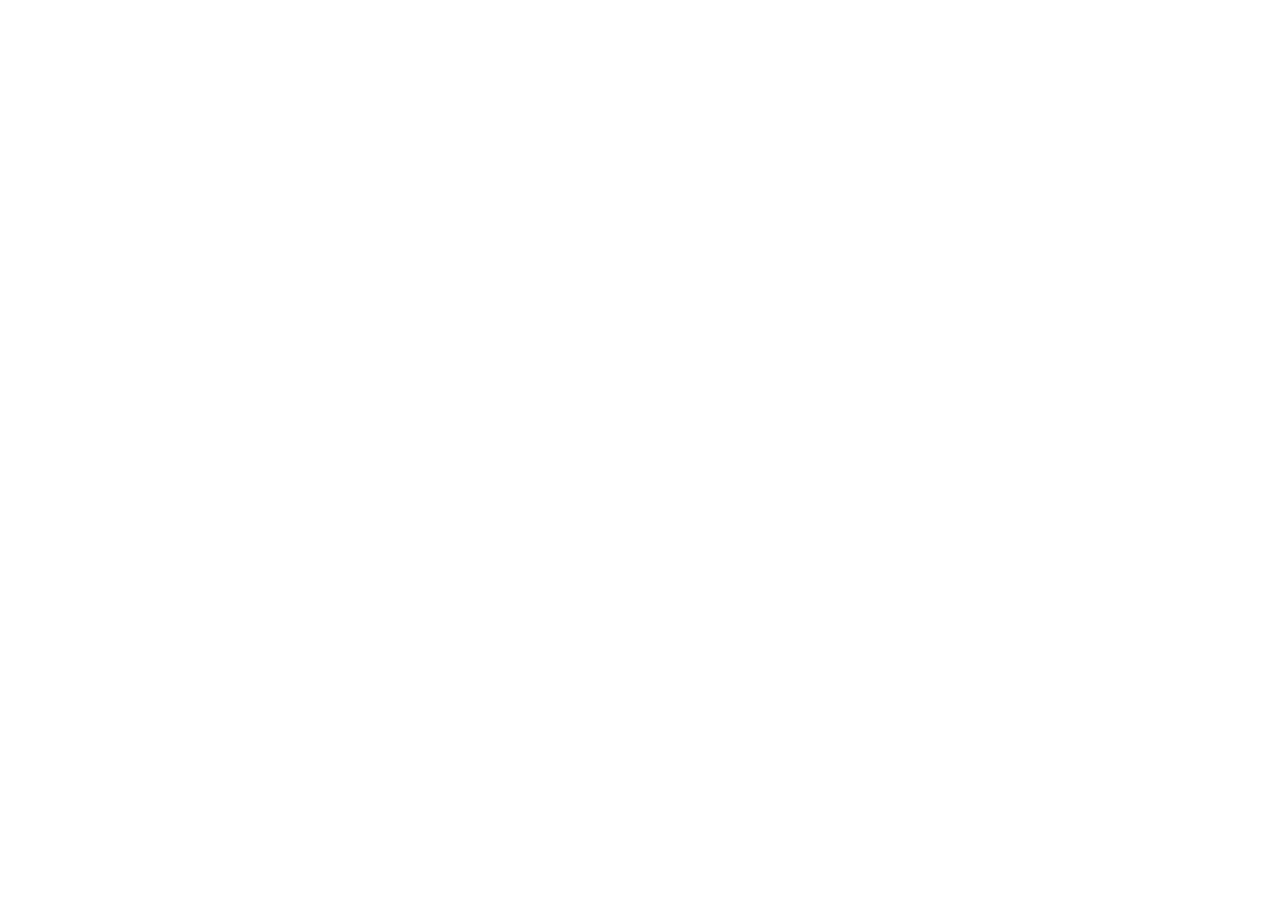
==== en/index.html @ b004ed3a "EN Version" ====
<!DOCTYPE html>
<html>
<!--
   This is MDwiki v0.6.2
   (C) 2013 by Timo Dörr and contributors. This software is licensed
   under the terms of the GNU GPLv3 with additional terms applied.
   See https://github.com/Dynalon/mdwiki/blob/master/LICENSE.txt for more detail.
   See http://github.com/Dynalon/mdwiki for a copy of the source code.
-->
<head>
    <title>Murillo - Resume</title>
    <meta name="viewport" content="width=device-width, initial-scale=1.0">
    <meta name="fragment" content="!">
    <link rel="shortcut icon" type="image/x-icon" href="favicon.png" />
    <meta charset="UTF-8">
    <style type="text/css">
    /* hide the main content while we assemble everything */
    .md-hidden-load { display: none; }

    .anchor-highlight {
        font-size: 0.7em;
        margin-left: 0.25em;
    }
    /* for pageContentMenu */
    #md-page-menu {
            position: static;
    }
    #md-page-menu a.active {
        /* background-color: rgba(0, 0, 0, 0.01); */
        font-weight: bold;
        padding-left: 6px;

    }
    @media (min-width: 992px) {
        #md-page-menu.affix {
            position: fixed;
        }
    }
    @media (min-width: 768px) {
        .md-float-left .col-sm-8, .md-float-right .col-sm-8 {
            max-width: 66.67%;
        }
        .md-float-left .col-sm-4, .md-float-right .col-sm-4  {
            max-width: 33.33%;
        }
        .md-float-left .col-sm-2, .md-float-right .col-sm-2 {
            max-width: 16.67%;
        }

    }
    @media (max-width: 992px) {
        a.forkmeongithub {
            display: none;
        }
    }
    @media (max-width: 768px) {
        /* don't use floating for smaller screens */
        .md-float-left .col-sm-8, .md-float-left .col-sm-4, .md-float-left .col-sm-2 {
            width: 100%;
            max-width: !important;
            min-width: 100%;
        }
        .md-float-right .col-sm-8, .md-float-right .col-sm-4, .md-float-right .col-sm-2 {
            width: 100%;
            max-width: !important;
            min-width: 100%;
        }
    }

    .md-floatenv .md-text {
        /* md-text is not of md-col-* but needs the spacing */
        margin-left: 15px;
        margin-right: 15px;
    }

    /* float images */
    .md-float-left .col-sm-8, .md-float-left .col-sm-4, .md-float-left .col-sm-2 {
        width: auto;
    }
    .md-float-right .col-sm-8, .md-float-right .col-sm-4, .md-float-right .col-sm-2 {
        float: right !important;
        width: auto;
    }
    #md-all .md-copyright-footer {
        background-color: !important;
        font-size: smaller;
        padding: 1em;
    }
    </style>

<link rel="stylesheet" href="//netdna.bootstrapcdn.com/bootstrap/3.0.0/css/bootstrap.min.css" type="text/css"></link>
<link rel="stylesheet" href="//yandex.st/highlightjs/7.3/styles/github.min.css" type="text/css"></link>
<script type="text/javascript" src="//ajax.googleapis.com/ajax/libs/jquery/1.8.3/jquery.min.js"></script>
<script type="text/javascript" src="//netdna.bootstrapcdn.com/bootstrap/3.0.0/js/bootstrap.min.js"></script>
<script type="text/javascript" src="//yandex.st/highlightjs/7.3/highlight.min.js"></script>
<!-- START extlib/css/colorbox.css -->
<style id="style:extlib/css/colorbox.css">/*
    ColorBox Core Style:
    The following CSS is consistent between example themes and should not be altered.
*/
#colorbox, #cboxOverlay, #cboxWrapper{position:absolute; top:0; left:0; z-index:9999; overflow:hidden;}
#cboxOverlay{position:fixed; width:100%; height:100%;}
#cboxMiddleLeft, #cboxBottomLeft{clear:left;}
#cboxContent{position:relative;}
#cboxLoadedContent{overflow:auto;}
#cboxTitle{margin:0;}
#cboxLoadingOverlay, #cboxLoadingGraphic{position:absolute; top:0; left:0; width:100%; height:100%;}
#cboxPrevious, #cboxNext, #cboxClose, #cboxSlideshow{cursor:pointer;}
.cboxPhoto{float:left; margin:auto; border:0; display:block; max-width:none;}
.cboxIframe{width:100%; height:100%; display:block; border:0;}
#colorbox, #cboxContent, #cboxLoadedContent{box-sizing:content-box;}

/*
    User Style:
    Change the following styles to modify the appearance of ColorBox.  They are
    ordered & tabbed in a way that represents the nesting of the generated HTML.
*/
#cboxOverlay{background:#000;}

#colorbox{}

        #cboxTitle{position:absolute; bottom:-25px; left:0; text-align:center; width:100%; font-weight:bold; color:#7C7C7C;}
        #cboxCurrent{position:absolute; bottom:-25px; left:58px; font-weight:bold; color:#7C7C7C;}

        #cboxPrevious, #cboxNext, #cboxClose, #cboxSlideshow{position:absolute; bottom:-29px; background-repeat: no-repeat; background-position: 0px 0px; width:23px; height:23px; text-indent:-9999px;}
        #cboxPrevious{left:0px; background-position: -51px -25px;}
        #cboxPrevious:hover{background-position:-51px 0px;}
        #cboxNext{left:27px; background-position:-75px -25px;}
        #cboxNext:hover{background-position:-75px 0px;}
        #cboxClose{right:0; background-position:-100px -25px;}
        #cboxClose:hover{background-position:-100px 0px;}

        .cboxSlideshow_on #cboxSlideshow{background-position:-125px 0px; right:27px;}
        .cboxSlideshow_on #cboxSlideshow:hover{background-position:-150px 0px;}
        .cboxSlideshow_off #cboxSlideshow{background-position:-150px -25px; right:27px;}
        .cboxSlideshow_off #cboxSlideshow:hover{background-position:-125px 0px;}

/* begin inline customizing */

    #cboxBottomCenter{height:43px; background-repeat: repeat-x; background-position: bottom left;}
    #cboxTopCenter{height:14px; background-repeat: repeat-x; background-position: top left;}

    #cboxBottomCenter, #cboxTopCenter {background-image:url([data-uri]);}

    #cboxTopLeft, #cboxTopRight, #cboxBottomLeft, #cboxBottomRight, #cboxMiddleLeft,

    #cboxMiddleRight, #cboxContent,#cboxPrevious, #cboxNext, #cboxClose, #cboxSlideshow {
        background-image:url([data-uri]);
    }

    #cboxTopLeft{width:14px; height:14px; background-repeat: no-repeat; background-position: 0 0;}
    #cboxTopRight{width:14px; height:14px; background-repeat: no-repeat; background-position: -36px 0;}
    #cboxBottomLeft{width:14px; height:43px; background-repeat: no-repeat; background-position: 0 -32px;}
    #cboxBottomRight{width:14px; height:43px;  background-repeat: no-repeat; background-position: -36px -32px;}
    #cboxMiddleLeft{width:14px; background-repeat: repeat-y; background-position: -175px 0;}
    #cboxMiddleRight{width:14px; background-repeat: repeat-y; background-position: -211px 0;}
    #cboxContent{background:#fff; overflow:visible;}



        .cboxIframe{background:#fff;}
        #cboxError{padding:50px; border:1px solid #ccc;}
        #cboxLoadedContent{margin-bottom:5px;}
        #cboxLoadingOverlay{background:url([data-uri]);
         background-repeat: no-repeat; background-position: center center;}
        #cboxLoadingGraphic{background: url([data-uri]);
            background-repeat: no-repeat; background-position: center center;}
</style><!-- END extlib/css/colorbox.css -->
<!-- START extlib/js/jquery.colorbox.min.js -->
<script type="text/javascript">(function(a,b,c){function Z(c,d,e){var g=b.createElement(c);return d&&(g.id=f+d),e&&(g.style.cssText=e),a(g)}function $(a){var b=y.length,c=(Q+a)%b;return 0>c?b+c:c}function _(a,b){return Math.round((/%/.test(a)?("x"===b?bb():cb())/100:1)*parseInt(a,10))}function ab(a){return K.photo||/\.(gif|png|jp(e|g|eg)|bmp|ico)((#|\?).*)?$/i.test(a)}function bb(){return c.innerWidth||z.width()}function cb(){return c.innerHeight||z.height()}function db(){var b,c=a.data(P,e);null==c?(K=a.extend({},d),console&&console.log&&console.log("Error: cboxElement missing settings object")):K=a.extend({},c);for(b in K)a.isFunction(K[b])&&"on"!==b.slice(0,2)&&(K[b]=K[b].call(P));K.rel=K.rel||P.rel||a(P).data("rel")||"nofollow",K.href=K.href||a(P).attr("href"),K.title=K.title||P.title,"string"==typeof K.href&&(K.href=a.trim(K.href))}function eb(b,c){a.event.trigger(b),c&&c.call(P)}function fb(){var a,d,e,b=f+"Slideshow_",c="click."+f;K.slideshow&&y[1]?(d=function(){F.text(K.slideshowStop).unbind(c).bind(j,function(){(K.loop||y[Q+1])&&(a=setTimeout(W.next,K.slideshowSpeed))}).bind(i,function(){clearTimeout(a)}).one(c+" "+k,e),r.removeClass(b+"off").addClass(b+"on"),a=setTimeout(W.next,K.slideshowSpeed)},e=function(){clearTimeout(a),F.text(K.slideshowStart).unbind([j,i,k,c].join(" ")).one(c,function(){W.next(),d()}),r.removeClass(b+"on").addClass(b+"off")},K.slideshowAuto?d():e()):r.removeClass(b+"off "+b+"on")}function gb(b){U||(P=b,db(),y=a(P),Q=0,"nofollow"!==K.rel&&(y=a("."+g).filter(function(){var c,b=a.data(this,e);return b&&(c=a(this).data("rel")||b.rel||this.rel),c===K.rel}),Q=y.index(P),-1===Q&&(y=y.add(P),Q=y.length-1)),S||(S=T=!0,r.show(),K.returnFocus&&a(P).blur().one(l,function(){a(this).focus()}),q.css({opacity:+K.opacity,cursor:K.overlayClose?"pointer":"auto"}).show(),K.w=_(K.initialWidth,"x"),K.h=_(K.initialHeight,"y"),W.position(),o&&z.bind("resize."+p+" scroll."+p,function(){q.css({width:bb(),height:cb(),top:z.scrollTop(),left:z.scrollLeft()})}).trigger("resize."+p),eb(h,K.onOpen),J.add(D).hide(),I.html(K.close).show()),W.load(!0))}function hb(){!r&&b.body&&(Y=!1,z=a(c),r=Z(X).attr({id:e,"class":n?f+(o?"IE6":"IE"):""}).hide(),q=Z(X,"Overlay",o?"position:absolute":"").hide(),C=Z(X,"LoadingOverlay").add(Z(X,"LoadingGraphic")),s=Z(X,"Wrapper"),t=Z(X,"Content").append(A=Z(X,"LoadedContent","width:0; height:0; overflow:hidden"),D=Z(X,"Title"),E=Z(X,"Current"),G=Z(X,"Next"),H=Z(X,"Previous"),F=Z(X,"Slideshow").bind(h,fb),I=Z(X,"Close")),s.append(Z(X).append(Z(X,"TopLeft"),u=Z(X,"TopCenter"),Z(X,"TopRight")),Z(X,!1,"clear:left").append(v=Z(X,"MiddleLeft"),t,w=Z(X,"MiddleRight")),Z(X,!1,"clear:left").append(Z(X,"BottomLeft"),x=Z(X,"BottomCenter"),Z(X,"BottomRight"))).find("div div").css({"float":"left"}),B=Z(X,!1,"position:absolute; width:9999px; visibility:hidden; display:none"),J=G.add(H).add(E).add(F),a(b.body).append(q,r.append(s,B)))}function ib(){return r?(Y||(Y=!0,L=u.height()+x.height()+t.outerHeight(!0)-t.height(),M=v.width()+w.width()+t.outerWidth(!0)-t.width(),N=A.outerHeight(!0),O=A.outerWidth(!0),r.css({"padding-bottom":L,"padding-right":M}),G.click(function(){W.next()}),H.click(function(){W.prev()}),I.click(function(){W.close()}),q.click(function(){K.overlayClose&&W.close()}),a(b).bind("keydown."+f,function(a){var b=a.keyCode;S&&K.escKey&&27===b&&(a.preventDefault(),W.close()),S&&K.arrowKey&&y[1]&&(37===b?(a.preventDefault(),H.click()):39===b&&(a.preventDefault(),G.click()))}),a("."+g,b).live("click",function(a){a.which>1||a.shiftKey||a.altKey||a.metaKey||(a.preventDefault(),gb(this))})),!0):!1}var q,r,s,t,u,v,w,x,y,z,A,B,C,D,E,F,G,H,I,J,K,L,M,N,O,P,Q,R,S,T,U,V,W,Y,d={transition:"elastic",speed:300,width:!1,initialWidth:"600",innerWidth:!1,maxWidth:!1,height:!1,initialHeight:"450",innerHeight:!1,maxHeight:!1,scalePhotos:!0,scrolling:!0,inline:!1,html:!1,iframe:!1,fastIframe:!0,photo:!1,href:!1,title:!1,rel:!1,opacity:.9,preloading:!0,current:"image {current} of {total}",previous:"previous",next:"next",close:"close",xhrError:"This content failed to load.",imgError:"This image failed to load.",open:!1,returnFocus:!0,reposition:!0,loop:!0,slideshow:!1,slideshowAuto:!0,slideshowSpeed:2500,slideshowStart:"start slideshow",slideshowStop:"stop slideshow",onOpen:!1,onLoad:!1,onComplete:!1,onCleanup:!1,onClosed:!1,overlayClose:!0,escKey:!0,arrowKey:!0,top:!1,bottom:!1,left:!1,right:!1,fixed:!1,data:void 0},e="colorbox",f="cbox",g=f+"Element",h=f+"_open",i=f+"_load",j=f+"_complete",k=f+"_cleanup",l=f+"_closed",m=f+"_purge",n=!a.support.opacity&&!a.support.style,o=n&&!c.XMLHttpRequest,p=f+"_IE6",X="div";a.colorbox||(a(hb),W=a.fn[e]=a[e]=function(b,c){var f=this;if(b=b||{},hb(),ib()){if(!f[0]){if(f.selector)return f;f=a("<a/>"),b.open=!0}c&&(b.onComplete=c),f.each(function(){a.data(this,e,a.extend({},a.data(this,e)||d,b))}).addClass(g),(a.isFunction(b.open)&&b.open.call(f)||b.open)&&gb(f[0])}return f},W.position=function(a,b){function j(a){u[0].style.width=x[0].style.width=t[0].style.width=a.style.width,t[0].style.height=v[0].style.height=w[0].style.height=a.style.height}var c,h,i,d=0,e=0,g=r.offset();z.unbind("resize."+f),r.css({top:-9e4,left:-9e4}),h=z.scrollTop(),i=z.scrollLeft(),K.fixed&&!o?(g.top-=h,g.left-=i,r.css({position:"fixed"})):(d=h,e=i,r.css({position:"absolute"})),e+=K.right!==!1?Math.max(bb()-K.w-O-M-_(K.right,"x"),0):K.left!==!1?_(K.left,"x"):Math.round(Math.max(bb()-K.w-O-M,0)/2),d+=K.bottom!==!1?Math.max(cb()-K.h-N-L-_(K.bottom,"y"),0):K.top!==!1?_(K.top,"y"):Math.round(Math.max(cb()-K.h-N-L,0)/2),r.css({top:g.top,left:g.left}),a=r.width()===K.w+O&&r.height()===K.h+N?0:a||0,s[0].style.width=s[0].style.height="9999px",c={width:K.w+O,height:K.h+N,top:d,left:e},0===a&&r.css(c),r.dequeue().animate(c,{duration:a,complete:function(){j(this),T=!1,s[0].style.width=K.w+O+M+"px",s[0].style.height=K.h+N+L+"px",K.reposition&&setTimeout(function(){z.bind("resize."+f,W.position)},1),b&&b()},step:function(){j(this)}})},W.resize=function(a){S&&(a=a||{},a.width&&(K.w=_(a.width,"x")-O-M),a.innerWidth&&(K.w=_(a.innerWidth,"x")),A.css({width:K.w}),a.height&&(K.h=_(a.height,"y")-N-L),a.innerHeight&&(K.h=_(a.innerHeight,"y")),a.innerHeight||a.height||(A.css({height:"auto"}),K.h=A.height()),A.css({height:K.h}),W.position("none"===K.transition?0:K.speed))},W.prep=function(b){function g(){return K.w=K.w||A.width(),K.w=K.mw&&K.mw<K.w?K.mw:K.w,K.w}function h(){return K.h=K.h||A.height(),K.h=K.mh&&K.mh<K.h?K.mh:K.h,K.h}if(S){var c,d="none"===K.transition?0:K.speed;A.remove(),A=Z(X,"LoadedContent").append(b),A.hide().appendTo(B.show()).css({width:g(),overflow:K.scrolling?"auto":"hidden"}).css({height:h()}).prependTo(t),B.hide(),a(R).css({"float":"none"}),o&&a("select").not(r.find("select")).filter(function(){return"hidden"!==this.style.visibility}).css({visibility:"hidden"}).one(k,function(){this.style.visibility="inherit"}),c=function(){function s(){n&&r[0].style.removeAttribute("filter")}var b,c,h,l,o,p,q,g=y.length,i="frameBorder",k="allowTransparency";if(S){if(l=function(){clearTimeout(V),C.detach().hide(),eb(j,K.onComplete)},n&&R&&A.fadeIn(100),D.html(K.title).add(A).show(),g>1){if("string"==typeof K.current&&E.html(K.current.replace("{current}",Q+1).replace("{total}",g)).show(),G[K.loop||g-1>Q?"show":"hide"]().html(K.next),H[K.loop||Q?"show":"hide"]().html(K.previous),K.slideshow&&F.show(),K.preloading)for(b=[$(-1),$(1)];c=y[b.pop()];)q=a.data(c,e),q&&q.href?(o=q.href,a.isFunction(o)&&(o=o.call(c))):o=c.href,ab(o)&&(p=new Image,p.src=o)}else J.hide();K.iframe?(h=Z("iframe")[0],i in h&&(h[i]=0),k in h&&(h[k]="true"),h.name=f+ +new Date,K.fastIframe?l():a(h).one("load",l),h.src=K.href,K.scrolling||(h.scrolling="no"),a(h).addClass(f+"Iframe").appendTo(A).one(m,function(){h.src="//about:blank"})):l(),"fade"===K.transition?r.fadeTo(d,1,s):s()}},"fade"===K.transition?r.fadeTo(d,0,function(){W.position(0,c)}):W.position(d,c)}},W.load=function(b){var c,d,e=W.prep;T=!0,R=!1,P=y[Q],b||db(),eb(m),eb(i,K.onLoad),K.h=K.height?_(K.height,"y")-N-L:K.innerHeight&&_(K.innerHeight,"y"),K.w=K.width?_(K.width,"x")-O-M:K.innerWidth&&_(K.innerWidth,"x"),K.mw=K.w,K.mh=K.h,K.maxWidth&&(K.mw=_(K.maxWidth,"x")-O-M,K.mw=K.w&&K.w<K.mw?K.w:K.mw),K.maxHeight&&(K.mh=_(K.maxHeight,"y")-N-L,K.mh=K.h&&K.h<K.mh?K.h:K.mh),c=K.href,V=setTimeout(function(){C.show().appendTo(t)},100),K.inline?(Z(X).hide().insertBefore(a(c)[0]).one(m,function(){a(this).replaceWith(A.children())}),e(a(c))):K.iframe?e(" "):K.html?e(K.html):ab(c)?(a(R=new Image).addClass(f+"Photo").error(function(){K.title=!1,e(Z(X,"Error").html(K.imgError))}).load(function(){var a;R.onload=null,K.scalePhotos&&(d=function(){R.height-=R.height*a,R.width-=R.width*a},K.mw&&R.width>K.mw&&(a=(R.width-K.mw)/R.width,d()),K.mh&&R.height>K.mh&&(a=(R.height-K.mh)/R.height,d())),K.h&&(R.style.marginTop=Math.max(K.h-R.height,0)/2+"px"),y[1]&&(K.loop||y[Q+1])&&(R.style.cursor="pointer",R.onclick=function(){W.next()}),n&&(R.style.msInterpolationMode="bicubic"),setTimeout(function(){e(R)},1)}),setTimeout(function(){R.src=c},1)):c&&B.load(c,K.data,function(b,c){e("error"===c?Z(X,"Error").html(K.xhrError):a(this).contents())})},W.next=function(){!T&&y[1]&&(K.loop||y[Q+1])&&(Q=$(1),W.load())},W.prev=function(){!T&&y[1]&&(K.loop||Q)&&(Q=$(-1),W.load())},W.close=function(){S&&!U&&(U=!0,S=!1,eb(k,K.onCleanup),z.unbind("."+f+" ."+p),q.fadeTo(200,0),r.stop().fadeTo(300,0,function(){r.add(q).css({opacity:1,cursor:"auto"}).hide(),eb(m),A.remove(),setTimeout(function(){U=!1,eb(l,K.onClosed)},1)}))},W.remove=function(){a([]).add(r).add(q).remove(),r=null,a("."+g).removeData(e).removeClass(g).die()},W.element=function(){return a(P)},W.settings=d)})(jQuery,document,this);</script>
<!-- END extlib/js/jquery.colorbox.min.js -->
<!-- START dist/MDwiki.min.js -->
<script type="text/javascript">function googlemapsReady(){googlemapsLoadDone.resolve()}(function(){function a(a){this.tokens=[],this.tokens.links={},this.options=a||h.defaults,this.rules=i.normal,this.options.gfm&&(this.rules=this.options.tables?i.tables:i.gfm)}function b(a,b){if(this.options=b||h.defaults,this.links=a,this.rules=j.normal,!this.links)throw new Error("Tokens array requires a `links` property.");this.options.gfm?this.rules=this.options.breaks?j.breaks:j.gfm:this.options.pedantic&&(this.rules=j.pedantic)}function c(a){this.tokens=[],this.token=null,this.options=a||h.defaults}function d(a,b){return a.replace(b?/&/g:/&(?!#?\w+;)/g,"&amp;").replace(/</g,"&lt;").replace(/>/g,"&gt;").replace(/"/g,"&quot;").replace(/'/g,"&#39;")}function e(a,b){return a=a.source,b=b||"",function c(d,e){return d?(e=e.source||e,e=e.replace(/(^|[^\[])\^/g,"$1"),a=a.replace(d,e),c):new RegExp(a,b)}}function f(){}function g(a){for(var b,c,d=1;d<arguments.length;d++){b=arguments[d];for(c in b)Object.prototype.hasOwnProperty.call(b,c)&&(a[c]=b[c])}return a}function h(b,e,f){if(f||"function"==typeof e){f||(f=e,e=null),e&&(e=g({},h.defaults,e));var i=a.lex(i,e),j=e.highlight,k=0,l=i.length,m=0;if(!j||j.length<3)return f(null,c.parse(i,e));for(var n=function(){delete e.highlight;var a=c.parse(i,e);return e.highlight=j,f(null,a)};l>m;m++)!function(a){return"code"===a.type?(k++,j(a.text,a.lang,function(b,c){return null==c||c===a.text?--k||n():(a.text=c,a.escaped=!0,void(--k||n()))})):void 0}(i[m])}else try{return e&&(e=g({},h.defaults,e)),c.parse(a.lex(b,e),e)}catch(o){if(o.message+="\nPlease report this to https://github.com/chjj/marked.",(e||h.defaults).silent)return"<p>An error occured:</p><pre>"+d(o.message+"",!0)+"</pre>";throw o}}var i={newline:/^\n+/,code:/^( {4}[^\n]+\n*)+/,fences:f,hr:/^( *[-*_]){3,} *(?:\n+|$)/,heading:/^ *(#{1,6}) *([^\n]+?) *#* *(?:\n+|$)/,nptable:f,lheading:/^([^\n]+)\n *(=|-){3,} *\n*/,blockquote:/^( *>[^\n]+(\n[^\n]+)*\n*)+/,list:/^( *)(bull) [\s\S]+?(?:hr|\n{2,}(?! )(?!\1bull )\n*|\s*$)/,html:/^ *(?:comment|closed|closing) *(?:\n{2,}|\s*$)/,def:/^ *\[([^\]]+)\]: *<?([^\s>]+)>?(?: +["(]([^\n]+)[")])? *(?:\n+|$)/,table:f,paragraph:/^((?:[^\n]+\n?(?!hr|heading|lheading|blockquote|tag|def))+)\n*/,text:/^[^\n]+/};i.bullet=/(?:[*+-]|\d+\.)/,i.item=/^( *)(bull) [^\n]*(?:\n(?!\1bull )[^\n]*)*/,i.item=e(i.item,"gm")(/bull/g,i.bullet)(),i.list=e(i.list)(/bull/g,i.bullet)("hr",/\n+(?=(?: *[-*_]){3,} *(?:\n+|$))/)(),i._tag="(?!(?:a|em|strong|small|s|cite|q|dfn|abbr|data|time|code|var|samp|kbd|sub|sup|i|b|u|mark|ruby|rt|rp|bdi|bdo|span|br|wbr|ins|del|img)\\b)\\w+(?!:/|@)\\b",i.html=e(i.html)("comment",/<!--[\s\S]*?-->/)("closed",/<(tag)[\s\S]+?<\/\1>/)("closing",/<tag(?:"[^"]*"|'[^']*'|[^'">])*?>/)(/tag/g,i._tag)(),i.paragraph=e(i.paragraph)("hr",i.hr)("heading",i.heading)("lheading",i.lheading)("blockquote",i.blockquote)("tag","<"+i._tag)("def",i.def)(),i.normal=g({},i),i.gfm=g({},i.normal,{fences:/^ *(`{3,}|~{3,}) *(\S+)? *\n([\s\S]+?)\s*\1 *(?:\n+|$)/,paragraph:/^/}),i.gfm.paragraph=e(i.paragraph)("(?!","(?!"+i.gfm.fences.source.replace("\\1","\\2")+"|")(),i.tables=g({},i.gfm,{nptable:/^ *(\S.*\|.*)\n *([-:]+ *\|[-| :]*)\n((?:.*\|.*(?:\n|$))*)\n*/,table:/^ *\|(.+)\n *\|( *[-:]+[-| :]*)\n((?: *\|.*(?:\n|$))*)\n*/}),a.rules=i,a.lex=function(b,c){var d=new a(c);return d.lex(b)},a.prototype.lex=function(a){return a=a.replace(/\r\n|\r/g,"\n").replace(/\t/g,"    ").replace(/\u00a0/g," ").replace(/\u2424/g,"\n"),this.token(a,!0)},a.prototype.token=function(a,b){for(var c,d,e,f,g,h,j,k,l,a=a.replace(/^ +$/gm,"");a;)if((e=this.rules.newline.exec(a))&&(a=a.substring(e[0].length),e[0].length>1&&this.tokens.push({type:"space"})),e=this.rules.code.exec(a))a=a.substring(e[0].length),e=e[0].replace(/^ {4}/gm,""),this.tokens.push({type:"code",text:this.options.pedantic?e:e.replace(/\n+$/,"")});else if(e=this.rules.fences.exec(a))a=a.substring(e[0].length),this.tokens.push({type:"code",lang:e[2],text:e[3]});else if(e=this.rules.heading.exec(a))a=a.substring(e[0].length),this.tokens.push({type:"heading",depth:e[1].length,text:e[2]});else if(b&&(e=this.rules.nptable.exec(a))){for(a=a.substring(e[0].length),h={type:"table",header:e[1].replace(/^ *| *\| *$/g,"").split(/ *\| */),align:e[2].replace(/^ *|\| *$/g,"").split(/ *\| */),cells:e[3].replace(/\n$/,"").split("\n")},k=0;k<h.align.length;k++)h.align[k]=/^ *-+: *$/.test(h.align[k])?"right":/^ *:-+: *$/.test(h.align[k])?"center":/^ *:-+ *$/.test(h.align[k])?"left":null;for(k=0;k<h.cells.length;k++)h.cells[k]=h.cells[k].split(/ *\| */);this.tokens.push(h)}else if(e=this.rules.lheading.exec(a))a=a.substring(e[0].length),this.tokens.push({type:"heading",depth:"="===e[2]?1:2,text:e[1]});else if(e=this.rules.hr.exec(a))a=a.substring(e[0].length),this.tokens.push({type:"hr"});else if(e=this.rules.blockquote.exec(a))a=a.substring(e[0].length),this.tokens.push({type:"blockquote_start"}),e=e[0].replace(/^ *> ?/gm,""),this.token(e,b),this.tokens.push({type:"blockquote_end"});else if(e=this.rules.list.exec(a)){for(a=a.substring(e[0].length),f=e[2],this.tokens.push({type:"list_start",ordered:f.length>1}),e=e[0].match(this.rules.item),c=!1,l=e.length,k=0;l>k;k++)h=e[k],j=h.length,h=h.replace(/^ *([*+-]|\d+\.) +/,""),~h.indexOf("\n ")&&(j-=h.length,h=this.options.pedantic?h.replace(/^ {1,4}/gm,""):h.replace(new RegExp("^ {1,"+j+"}","gm"),"")),this.options.smartLists&&k!==l-1&&(g=i.bullet.exec(e[k+1])[0],f===g||f.length>1&&g.length>1||(a=e.slice(k+1).join("\n")+a,k=l-1)),d=c||/\n\n(?!\s*$)/.test(h),k!==l-1&&(c="\n"===h[h.length-1],d||(d=c)),this.tokens.push({type:d?"loose_item_start":"list_item_start"}),this.token(h,!1),this.tokens.push({type:"list_item_end"});this.tokens.push({type:"list_end"})}else if(e=this.rules.html.exec(a))a=a.substring(e[0].length),this.tokens.push({type:this.options.sanitize?"paragraph":"html",pre:"pre"===e[1]||"script"===e[1],text:e[0]});else if(b&&(e=this.rules.def.exec(a)))a=a.substring(e[0].length),this.tokens.links[e[1].toLowerCase()]={href:e[2],title:e[3]};else if(b&&(e=this.rules.table.exec(a))){for(a=a.substring(e[0].length),h={type:"table",header:e[1].replace(/^ *| *\| *$/g,"").split(/ *\| */),align:e[2].replace(/^ *|\| *$/g,"").split(/ *\| */),cells:e[3].replace(/(?: *\| *)?\n$/,"").split("\n")},k=0;k<h.align.length;k++)h.align[k]=/^ *-+: *$/.test(h.align[k])?"right":/^ *:-+: *$/.test(h.align[k])?"center":/^ *:-+ *$/.test(h.align[k])?"left":null;for(k=0;k<h.cells.length;k++)h.cells[k]=h.cells[k].replace(/^ *\| *| *\| *$/g,"").split(/ *\| */);this.tokens.push(h)}else if(b&&(e=this.rules.paragraph.exec(a)))a=a.substring(e[0].length),this.tokens.push({type:"paragraph",text:"\n"===e[1][e[1].length-1]?e[1].slice(0,-1):e[1]});else if(e=this.rules.text.exec(a))a=a.substring(e[0].length),this.tokens.push({type:"text",text:e[0]});else if(a)throw new Error("Infinite loop on byte: "+a.charCodeAt(0));return this.tokens};var j={escape:/^\\([\\`*{}\[\]()#+\-.!_>])/,autolink:/^<([^ >]+(@|:\/)[^ >]+)>/,url:f,tag:/^<!--[\s\S]*?-->|^<\/?\w+(?:"[^"]*"|'[^']*'|[^'">])*?>/,link:/^!?\[(inside)\]\(href\)/,reflink:/^!?\[(inside)\]\s*\[([^\]]*)\]/,nolink:/^!?\[((?:\[[^\]]*\]|[^\[\]])*)\]/,strong:/^__([\s\S]+?)__(?!_)|^\*\*([\s\S]+?)\*\*(?!\*)/,em:/^\b_((?:__|[\s\S])+?)_\b|^\*((?:\*\*|[\s\S])+?)\*(?!\*)/,code:/^(`+)\s*([\s\S]*?[^`])\s*\1(?!`)/,br:/^ {2,}\n(?!\s*$)/,del:f,text:/^[\s\S]+?(?=[\\<!\[_*`]| {2,}\n|$)/};j._inside=/(?:\[[^\]]*\]|[^\]]|\](?=[^\[]*\]))*/,j._href=/\s*<?(.*?)>?(?:\s+['"]([\s\S]*?)['"])?\s*/,j.link=e(j.link)("inside",j._inside)("href",j._href)(),j.reflink=e(j.reflink)("inside",j._inside)(),j.normal=g({},j),j.pedantic=g({},j.normal,{strong:/^__(?=\S)([\s\S]*?\S)__(?!_)|^\*\*(?=\S)([\s\S]*?\S)\*\*(?!\*)/,em:/^_(?=\S)([\s\S]*?\S)_(?!_)|^\*(?=\S)([\s\S]*?\S)\*(?!\*)/}),j.gfm=g({},j.normal,{escape:e(j.escape)("])","~|])")(),url:/^(https?:\/\/[^\s<]+[^<.,:;"')\]\s])/,del:/^~~(?=\S)([\s\S]*?\S)~~/,text:e(j.text)("]|","~]|")("|","|https?://|")()}),j.breaks=g({},j.gfm,{br:e(j.br)("{2,}","*")(),text:e(j.gfm.text)("{2,}","*")()}),b.rules=j,b.output=function(a,c,d){var e=new b(c,d);return e.output(a)},b.prototype.output=function(a){for(var b,c,e,f,g="";a;)if(f=this.rules.escape.exec(a))a=a.substring(f[0].length),g+=f[1];else if(f=this.rules.autolink.exec(a))a=a.substring(f[0].length),"@"===f[2]?(c=this.mangle(":"===f[1][6]?f[1].substring(7):f[1]),e=this.mangle("mailto:")+c):(c=d(f[1]),e=c),g+='<a href="'+e+'">'+c+"</a>";else if(f=this.rules.url.exec(a))a=a.substring(f[0].length),c=d(f[1]),e=c,g+='<a href="'+e+'">'+c+"</a>";else if(f=this.rules.tag.exec(a))a=a.substring(f[0].length),g+=this.options.sanitize?d(f[0]):f[0];else if(f=this.rules.link.exec(a))a=a.substring(f[0].length),g+=this.outputLink(f,{href:f[2],title:f[3]});else if((f=this.rules.reflink.exec(a))||(f=this.rules.nolink.exec(a))){if(a=a.substring(f[0].length),b=(f[2]||f[1]).replace(/\s+/g," "),b=this.links[b.toLowerCase()],!b||!b.href){g+=f[0][0],a=f[0].substring(1)+a;continue}g+=this.outputLink(f,b)}else if(f=this.rules.strong.exec(a))a=a.substring(f[0].length),g+="<strong>"+this.output(f[2]||f[1])+"</strong>";else if(f=this.rules.em.exec(a))a=a.substring(f[0].length),g+="<em>"+this.output(f[2]||f[1])+"</em>";else if(f=this.rules.code.exec(a))a=a.substring(f[0].length),g+="<code>"+d(f[2],!0)+"</code>";else if(f=this.rules.br.exec(a))a=a.substring(f[0].length),g+="<br>";else if(f=this.rules.del.exec(a))a=a.substring(f[0].length),g+="<del>"+this.output(f[1])+"</del>";else if(f=this.rules.text.exec(a))a=a.substring(f[0].length),g+=d(f[0]);else if(a)throw new Error("Infinite loop on byte: "+a.charCodeAt(0));return g},b.prototype.outputLink=function(a,b){return"!"!==a[0][0]?'<a href="'+d(b.href)+'"'+(b.title?' title="'+d(b.title)+'"':"")+">"+this.output(a[1])+"</a>":'<img src="'+d(b.href)+'" alt="'+d(a[1])+'"'+(b.title?' title="'+d(b.title)+'"':"")+">"},b.prototype.smartypants=function(a){return this.options.smartypants?a.replace(/--/g,"—").replace(/'([^']*)'/g,"‘$1’").replace(/"([^"]*)"/g,"“$1”").replace(/\.{3}/g,"…"):a},b.prototype.mangle=function(a){for(var b,c="",d=a.length,e=0;d>e;e++)b=a.charCodeAt(e),Math.random()>.5&&(b="x"+b.toString(16)),c+="&#"+b+";";return c},c.parse=function(a,b){var d=new c(b);return d.parse(a)},c.prototype.parse=function(a){this.inline=new b(a.links,this.options),this.tokens=a.reverse();for(var c="";this.next();)c+=this.tok();return c},c.prototype.next=function(){return this.token=this.tokens.pop()},c.prototype.peek=function(){return this.tokens[this.tokens.length-1]||0},c.prototype.parseText=function(){for(var a=this.token.text;"text"===this.peek().type;)a+="\n"+this.next().text;return this.inline.output(a)},c.prototype.tok=function(){switch(this.token.type){case"space":return"";case"hr":return"<hr>\n";case"heading":return"<h"+this.token.depth+">"+this.inline.output(this.token.text)+"</h"+this.token.depth+">\n";case"code":if(this.options.highlight){var a=this.options.highlight(this.token.text,this.token.lang);null!=a&&a!==this.token.text&&(this.token.escaped=!0,this.token.text=a)}return this.token.escaped||(this.token.text=d(this.token.text,!0)),"<pre><code"+(this.token.lang?' class="'+this.options.langPrefix+this.token.lang+'"':"")+">"+this.token.text+"</code></pre>\n";case"table":var b,c,e,f,g,h="";for(h+="<thead>\n<tr>\n",c=0;c<this.token.header.length;c++)b=this.inline.output(this.token.header[c]),h+=this.token.align[c]?'<th align="'+this.token.align[c]+'">'+b+"</th>\n":"<th>"+b+"</th>\n";for(h+="</tr>\n</thead>\n",h+="<tbody>\n",c=0;c<this.token.cells.length;c++){for(e=this.token.cells[c],h+="<tr>\n",g=0;g<e.length;g++)f=this.inline.output(e[g]),h+=this.token.align[g]?'<td align="'+this.token.align[g]+'">'+f+"</td>\n":"<td>"+f+"</td>\n";h+="</tr>\n"}return h+="</tbody>\n","<table>\n"+h+"</table>\n";case"blockquote_start":for(var h="";"blockquote_end"!==this.next().type;)h+=this.tok();return"<blockquote>\n"+h+"</blockquote>\n";case"list_start":for(var i=this.token.ordered?"ol":"ul",h="";"list_end"!==this.next().type;)h+=this.tok();return"<"+i+">\n"+h+"</"+i+">\n";case"list_item_start":for(var h="";"list_item_end"!==this.next().type;)h+="text"===this.token.type?this.parseText():this.tok();return"<li>"+h+"</li>\n";case"loose_item_start":for(var h="";"list_item_end"!==this.next().type;)h+=this.tok();return"<li>"+h+"</li>\n";case"html":return this.token.pre||this.options.pedantic?this.token.text:this.inline.output(this.token.text);case"paragraph":return"<p>"+this.inline.output(this.token.text)+"</p>\n";case"text":return"<p>"+this.parseText()+"</p>\n"}},f.exec=f,h.options=h.setOptions=function(a){return g(h.defaults,a),h},h.defaults={gfm:!0,tables:!0,breaks:!1,pedantic:!1,sanitize:!1,smartLists:!1,silent:!1,highlight:null,langPrefix:"lang-"},h.Parser=c,h.parser=c.parse,h.Lexer=a,h.lexer=a.lex,h.InlineLexer=b,h.inlineLexer=b.output,h.parse=h,"object"==typeof exports?module.exports=h:"function"==typeof define&&define.amd?define(function(){return h}):this.marked=h}).call(function(){return this||("undefined"!=typeof window?window:global)}()),function(a){"use strict";a("html").addClass("md-hidden-load"),a.md=function(b){return a.md.publicMethods[b]?a.md.publicMethods[b].apply(this,Array.prototype.slice.call(arguments,1)):void a.error("Method "+b+" does not exist on jquery.md")},a.md.config={title:null,useSideMenu:!0,lineBreaks:"gfm",additionalFooterText:"",anchorCharacter:"&para;",tocAnchor:"[ &uarr; ]"},a.md.gimmicks=[],a.md.stages=[],a.md.mainHref="",a.md.inPageAnchor="",a.md.loglevel={TRACE:10,DEBUG:20,INFO:30,WARN:40,ERROR:50,FATAL:60},a.md.logThreshold=a.md.loglevel.WARN}(jQuery),function(a){"use strict";a.md.getLogger=function(){var b=a.md.loglevel,c=function(c){var d=b[c];return function(b){a.md.logThreshold<=d&&console.log("["+c+"] "+b)}},d={};return d.trace=c("TRACE"),d.debug=c("DEBUG"),d.info=c("INFO"),d.warn=c("WARN"),d.error=c("ERROR"),d.fatal=c("FATAL"),d}}(jQuery),function(a){"use strict";var b=a.md.getLogger();a.Stage=function(c){var d=a.extend(a.Deferred(),{});return d.name=c,d.events=[],d.started=!1,d.reset=function(){d.complete=a.Deferred(),d.outstanding=[]},d.reset(),d.subscribe=function(b){d.started&&a.error("Subscribing to stage which already started!"),d.events.push(b)},d.unsubscribe=function(a){d.events.remove(a)},d.executeSubscribedFn=function(e){var f=a.Deferred();d.outstanding.push(f),a.md.util.wait(2500).done(function(){"resolved"!==f.state()&&(b.fatal("Timeout reached for done callback in stage: "+d.name+". Did you forget a done() call in a .subscribe() ?"),b.fatal("stage "+c+" failed running subscribed function: "+e))});var g=function(){f.resolve()};e(g)},d.run=function(){d.started=!0,a(d.events).each(function(a,b){d.executeSubscribedFn(b)}),0===d.outstanding.length&&d.resolve(),a.when.apply(a,d.outstanding).done(function(){d.resolve()}).fail(function(){d.resolve()})},d.done(function(){b.debug("stage "+d.name+" completed successfully.")}),d.fail(function(){b.debug("stage "+d.name+" completed with errors!")}),d}}(jQuery),function(a){"use strict";function b(){a.md.stages=[a.Stage("init"),a.Stage("load"),a.Stage("transform"),a.Stage("ready"),a.Stage("skel_ready"),a.Stage("bootstrap"),a.Stage("pregimmick"),a.Stage("gimmick"),a.Stage("postgimmick"),a.Stage("all_ready"),a.Stage("final_tests")],a.md.stage=function(b){var c=a.grep(a.md.stages,function(a){return a.name===b});return 0!==c.length?c[0]:void a.error("A stage by name "+b+"  does not exist")}}function c(){var b=a.md.stages;a.md.stages=[],a(b).each(function(b,c){a.md.stages.push(a.Stage(c.name))})}function d(b){var c={gfm:!0,tables:!0,breaks:!0};"original"===a.md.config.lineBreaks?c.breaks=!1:"gfm"===a.md.config.lineBreaks&&(c.breaks=!0),marked.setOptions(c);var d=marked(b);return d}function e(){var b="";a.md.stage("init").subscribe(function(c){var d={url:a.md.mainHref,dataType:"text"};a.ajax(d).done(function(a){b=a,c()}).fail(function(){var b=a.md.getLogger();b.fatal("Could not get "+a.md.mainHref),c()})}),a.md.stage("transform").subscribe(function(b){var c=a.md.mainHref.lastIndexOf("/"),d=a.md.mainHref.substring(0,c+1);a.md.baseUrl=d,b()}),a.md.stage("transform").subscribe(function(c){var e=d(b);a("#md-content").html(e),b="";var g=a.Deferred();f(g),g.always(function(){c()})})}function f(b){function c(){return a("a").filter(function(){var b=a(this).attr("href"),c=a(this).toptext(),d=a.md.util.hasMarkdownFileExtension(b),e="include"===c,f=c.startsWith("preview:");return(e||f)&&d})}function e(b,c){function d(a){return 3===a.nodeType}var e=0,f=[];return b.each(function(a,b){c>e&&(f.push(b),d(b)||e++)}),a(f)}var f=c(),g=a.md.util.countDownLatch(f.length);g.always(function(){b.resolve()}),f.each(function(b,c){var f=a(c),h=f.attr("href"),i=f.toptext();a.ajax({url:h,dataType:"text"}).done(function(b){var c=a(d(b));if(i.startsWith("preview:")){var g=parseInt(i.substring(8),10)||3,j=e(c,g);j.last().append('<a href="'+h+'"> ...read more &#10140;</a>'),j.insertBefore(f.parent("p").eq(0)),f.remove()}else c.insertAfter(f.parents("p")),f.remove()}).always(function(){g.countDown()})})}function g(a){return a?a.lastIndexOf("data:")>=0?!0:a.startsWith("mailto:")?!0:a.startsWith("file:")?!0:a.startsWith("ftp:")?!0:void 0:!1}function h(b,c){var d=a(b);void 0===c&&(c=""),d.find("a").not("#md-menu a").filter(function(){var b=a(this),c=b.attr("href");c&&0!==c.length||b.removeAttr("href")}),d.find("a, img").each(function(b,d){function e(b){return a.md.util.hasMarkdownFileExtension(b)?"#!"+b:b}var f=a(d),h=!1,i="href";f.attr(i)||(h=!0,i="src");var j=f.attr(i);if(!(j&&j.lastIndexOf("#!")>=0||g(j)||(h||!j.startsWith("#")||j.startsWith("#!")||f.click(function(b){b.preventDefault(),a.md.scrollToInPageAnchor(j)}),!a.md.util.isRelativeUrl(j)||h&&!a.md.util.isRelativePath(j)||!h&&a.md.util.isGimmickLink(f)))){var k=c+j;h?f.attr(i,k):a.md.util.isRelativePath(j)?f.attr(i,e(k)):f.attr(i,e(j))}})}function i(){a.md.stage("init").subscribe(function(b){a.md.NavigationDfd.done(function(){b()}).fail(function(){b()})}),a.md.stage("transform").subscribe(function(b){if(""===r){var c=a.md.getLogger();return c.info("no navgiation.md found, not using a navbar"),void b()}var d=marked(r),e=a("<div>"+d+"</div>");e.each(function(b,c){"SCRIPT"===c.tagName&&a("script").first().before(c)});var f=e.eq(0);f.find("p").each(function(b,c){var d=a(c);d.replaceWith(d.html())}),a("#md-menu").append(f.html()),b()}),a.md.stage("bootstrap").subscribe(function(b){h(a("#md-menu")),b()}),a.md.stage("postgimmick").subscribe(function(b){var c=a("#md-menu a").length,d=a("#md-menu .navbar-brand").eq(0).toptext().trim().length>0;!d&&1>=c&&a("#md-menu").hide(),b()})}function j(){a.md.stage("init").subscribe(function(b){a.md.ConfigDfd.done(function(){b()}).fail(function(){var c=a.md.getLogger();c.info("No config.json found, using default settings"),b()})})}function k(){a.md.stage("init").subscribe(function(b){a("#md-all").empty();var c='<div id="md-body"><div id="md-title"></div><div id="md-menu"></div><div id="md-content"></div></div>';a("#md-all").prepend(a(c)),b()})}function l(b){a.md.mainHref=b,e(),k(),a.md.stage("ready").subscribe(function(b){a.md.initializeGimmicks(),a.md.registerLinkGimmicks(),b()}),a.each(a.md.gimmicks,function(b,c){void 0!==c.load&&a.md.stage("load").subscribe(function(a){c.load(),a()})}),a.md.stage("ready").subscribe(function(b){a.md("createBasicSkeleton"),b()}),a.md.stage("bootstrap").subscribe(function(b){a.mdbootstrap("bootstrapify"),h(a("#md-content"),a.md.baseUrl),b()}),m()}function m(){a.md.stage("init").done(function(){a.md.stage("load").run()}),a.md.stage("load").done(function(){a.md.stage("transform").run()}),a.md.stage("transform").done(function(){a.md.stage("ready").run()}),a.md.stage("ready").done(function(){a.md.stage("skel_ready").run()}),a.md.stage("skel_ready").done(function(){a.md.stage("bootstrap").run()}),a.md.stage("bootstrap").done(function(){a.md.stage("pregimmick").run()}),a.md.stage("pregimmick").done(function(){a.md.stage("gimmick").run()}),a.md.stage("gimmick").done(function(){a.md.stage("postgimmick").run()}),a.md.stage("postgimmick").done(function(){a.md.stage("all_ready").run()}),a.md.stage("all_ready").done(function(){a("html").removeClass("md-hidden-load"),"function"==typeof window.callPhantom&&window.callPhantom({}),a.md.stage("final_tests").run()}),a.md.stage("final_tests").done(function(){c(),a("body").append('<span id="start-tests"></span>'),a("#start-tests").hide()}),a.md.stage("init").run()}function n(){var b;b=window.location.hash.substring(window.location.hash.startsWith("#!")?2:1),b=decodeURIComponent(b);var c=b.indexOf("#");-1!==c?(a.md.inPageAnchor=b.substring(c+1),a.md.mainHref=b.substring(0,c)):a.md.mainHref=b}function o(){var a="",b=window.location.hash||"";""===b||"#"===b||"#!"===b?a="#!index.md":b.startsWith("#!")&&b.endsWith("/")&&(a=b+"index.md"),a&&(window.location.hash=a)}var p=a.md.getLogger();b();var q={};a.md.publicMethods=a.extend({},a.md.publicMethods,q);var r="";a.md.NavigationDfd=a.Deferred();var s={url:"navigation.md",dataType:"text"};a.ajax(s).done(function(b){r=b,a.md.NavigationDfd.resolve()}).fail(function(){a.md.NavigationDfd.reject()}),a.md.ConfigDfd=a.Deferred(),a.ajax({url:"config.json",dataType:"text"}).done(function(b){try{var c=JSON.parse(b);a.md.config=a.extend(a.md.config,c),p.info("Found a valid config.json file, using configuration")}catch(d){p.error("config.json was not JSON parsable: "+d)}a.md.ConfigDfd.resolve()}).fail(function(b,c){p.error("unable to retrieve config.json: "+c),a.md.ConfigDfd.reject()}),a(document).ready(function(){j(),i(),n(),o(),a(window).bind("hashchange",function(){window.location.reload(!1)}),l(a.md.mainHref)})}(jQuery),function(a){var b={isRelativeUrl:function(a){return void 0===a?!1:-1===a.indexOf("://")?!0:!1},isRelativePath:function(a){return void 0===a?!1:a.startsWith("/")?!1:!0},isGimmickLink:function(a){return-1!==a.toptext().indexOf("gimmick:")?!0:!1},hasMarkdownFileExtension:function(b){var c=[".md",".markdown",".mdown"],d=!1,e=b.toLowerCase().split("#")[0];return a(c).each(function(a,b){e.toLowerCase().endsWith(b)&&(d=!0)}),d},wait:function(b){return a.Deferred(function(a){setTimeout(a.resolve,b)})}};a.md.util=a.extend({},a.md.util,b),"function"!=typeof String.prototype.startsWith&&(String.prototype.startsWith=function(a){return this.slice(0,a.length)===a}),"function"!=typeof String.prototype.endsWith&&(String.prototype.endsWith=function(a){return this.slice(this.length-a.length,this.length)===a}),a.fn.extend({toptext:function(){return this.clone().children().remove().end().text()}}),a.expr[":"].icontains=a.expr.createPseudo(function(b){return function(c){return a(c).toptext().toUpperCase().indexOf(b.toUpperCase())>=0}}),a.md.util.getInpageAnchorText=function(a){var b=a.replace(/ /g,"_");return b},a.md.util.getInpageAnchorHref=function(b,c){c=c||a.md.mainHref;var d=a.md.util.getInpageAnchorText(b);return"#!"+c+"#"+d},a.md.util.repeatUntil=function(b,c,d){function e(b,c,d){return 0===d?void f.reject():c()?void f.resolve():void a.md.util.wait(b).always(function(){e(b,c,d-1)})}d=d||10;var f=a.Deferred();return e(b,c,d),f},a.md.util.countDownLatch=function(b,c){c=c||0;var d=a.Deferred();return c>=b&&d.resolve(),d.capacity=b,d.countDown=function(){d.capacity--,d.capacity<=c&&d.resolve()},d}}(jQuery),function($){"use strict";function ScriptInfo(a){this.module=void 0,this.options={},this.src="",$.extend(this,a)}function LinkTrigger(a){this.trigger=void 0,this.module=void 0,this.callback=void 0,$.extend(this,a)}function insertInlineScript(a){var b=document.createElement("script");b.type="text/javascript",b.text=a,document.body.appendChild(b)}function checkLicense(a,b){if(-1===$.inArray(a,licenses)){var c=JSON.stringify(licenses);log.warn("license "+a+" is not known."),log.warn("Known licenses:"+c)}else"OTHER"===a&&log.warn("WARNING: Module "+b.name+" uses a script with unknown license. This may be a GPL license violation if this website is publically available!")}function loadScript(a){var b=a.module,c=a.src,d=a.options,e=d.license||"OTHER",f=d.loadstage||"skel_ready",g=d.finishstage||"pregimmick",h=d.callback,i=$.Deferred();checkLicense(e,b),log.debug("subscribing "+b.name+" to start: "+f+" end in: "+g),$.md.stage(f).subscribe(function(a){c.startsWith("//")||c.startsWith("http")?$.getScript(c,function(){void 0!==h?h(a):(log.debug("module"+b.name+" script load done: "+c),a()),i.resolve()}):(insertInlineScript(c),log.debug("module"+b.name+" script inject done"),i.resolve(),a())}),$.md.stage(g).subscribe(function(a){i.done(function(){a()})})}function findActiveLinkTrigger(){var a=$("a:icontains(gimmick:)");a.each(function(a,b){var c=getGimmickLinkParts($(b));-1===activeLinkTriggers.indexOf(c.trigger)&&activeLinkTriggers.push(c.trigger)}),log.debug("Scanning for required gimmick links: "+JSON.stringify(activeLinkTriggers))}function loadRequiredScripts(){$.each(activeLinkTriggers,function(a,b){var c=findModuleByTrigger(b);if(void 0===c)return void log.error('Gimmick link: "'+b+'" found but no suitable gimmick loaded');var d=registeredScripts.filter(function(a){return a.module.name===c.name})[0];void 0!==d&&loadScript(d)})}function findModuleByTrigger(a){var b;return $.each(linkTriggers,function(c,d){d.trigger===a&&(b=d.module)}),b}function getGimmickLinkParts($link){var link_text=$.trim($link.toptext());if(null===link_text.match(/gimmick:/i))return null;var href=$.trim($link.attr("href")),r=new RegExp(/gimmick:\s*([^(\s]*)\s*(\(\s*{?(.*)\s*}?\s*\))*/i),matches=r.exec(link_text);if(null===matches||void 0===matches[1])return $.error("Error matching a gimmick: "+link_text),null;var trigger=matches[1].toLowerCase(),args=null;if(void 0!==matches[2]){var params=$.trim(matches[3].toString());"}"===params.charAt(params.length-1)&&(params=params.substring(0,params.length-1)),params="({"+params+"})",params=params.replace(/'/g,'"');try{args=eval(params)}catch(err){log.error("error parsing argument of gimmick: "+link_text+"giving error: "+err)}}return{trigger:trigger,options:args,href:href}}function runGimmicksOnce(){$.each($.md.gimmicks,function(a,b){void 0!==b.once&&b.once()})}function subscribeLinkTrigger(a,b,c){log.debug("Subscribing gimmick "+c.module.name+" to stage: "+c.stage),$.md.stage(c.stage).subscribe(function(d){b.options=b.options||{},jQuery.contains(document.documentElement,a[0])||(log.error("LINK IS NOT IN THE DOM ANYMORE: "),console.log(a)),log.debug("Running gimmick "+c.module.name),c.callback(a,b.options,b.href,d),d()})}$.md.registerGimmick=function(a){$.md.gimmicks.push(a)},$.md.registerScript=function(a,b,c){var d=new ScriptInfo({module:a,src:b,options:c});registeredScripts.push(d)},$.md.registerCss=function(a,b,c){var d=c.license,e=c.stage||"skel_ready",f=c.callback;checkLicense(d,a);var g='<link rel="stylesheet" href="'+b+'" type="text/css"></link>';$.md.stage(e).subscribe(function(a){$("head").append(g),void 0!==f?f(a):a()})},$.md.prepareLink=function(a,b){b=b||{};var c=window.location.protocol;return b.forceSSL?"https://"+a:b.forceHTTP?"http://"+a:"file:"===c?"http://"+a:"//"+a},$.md.linkGimmick=function(a,b,c,d){void 0===d&&(d="gimmick");var e=new LinkTrigger({trigger:b,module:a,stage:d,callback:c});linkTriggers.push(e)},$.md.triggerIsActive=function(a){return-1===activeLinkTriggers.indexOf(a)?!1:!0};var initialized=!1;$.md.initializeGimmicks=function(){findActiveLinkTrigger(),runGimmicksOnce(),loadRequiredScripts()};var log=$.md.getLogger(),activeLinkTriggers=[],registeredScripts=[],linkTriggers=[],licenses=["MIT","BSD","GPL","GPL2","GPL3","LGPL","LGPL2","APACHE2","PUBLICDOMAIN","EXCEPTION","OTHER"];$.md.registerLinkGimmicks=function(){var a=$("a:icontains(gimmick:)");a.each(function(a,b){var c=$(b),d=getGimmickLinkParts(c);$.each(linkTriggers,function(a,b){d.trigger===b.trigger&&subscribeLinkTrigger(c,d,b)})})}}(jQuery),function(a){function b(){var b;if(a.md.config.title&&a("title").text(a.md.config.title),b=a("#md-content h1").eq(0),a.trim(b.toptext()).length>0){a("#md-title").prepend(b);{b.toptext()}}else a("#md-title").remove()}function c(){a("#md-content p").each(function(){var b=a(this);if(0!==a.trim(b.text()).length){var c=b.contents().filter(function(){var b=a(this);return"A"===this.tagName&&b.find("img").length>0?!0:"IMG"===this.tagName?!0:!1}),d=e(b);b.wrapInner('<div class="md-text" />'),0!==c.length&&(c.prependTo(b),b.addClass("md-floatenv").addClass(d))}})}function d(){a(".md-floatenv").find(".md-text").each(function(){var b=a(this).find("*").eq(0);b.is("br")&&b.remove()}),a(".md-image-group").find("br").remove()}function e(b){var c=a(b),d="",e=c.contents().filter(function(){return"IMG"===this.tagName||"IFRAME"===this.tagName?!0:"A"===this.tagName?a(this).find("img").length>0:a.trim(a(this).text()).length>0}),f=e[0];return void 0!==f&&null!==f&&(d="IMG"===f.tagName||"IFRAME"===f.tagName?"md-float-left":"A"===f.tagName&&a(f).find("img").length>0?"md-float-left":"md-float-right"),d}function f(){var b=a("p img").parents("p");b.addClass("md-image-group")}function g(){function b(){return c=a("img").filter(function(){var b=a(this).parents("a").eq(0);if(0===b.length)return!0;var c=b.attr("href");return c&&0===c.length})}var c=b();return c.each(function(){var b=a(this),c=b.attr("src"),d=b.attr("title");void 0===d&&(d=""),b.wrap('<a class="md-image-selfref" href="'+c+'" title="'+d+'"/> ')})}function h(){function b(b,c){var d=a.md.config.anchorCharacter,e=a('<span class="anchor-highlight"><a>'+d+"</a></span>");e.find("a").attr("href",c),e.hide();var f=!1;b.mouseenter(function(){f=!0,a.md.util.wait(300).then(function(){f&&e.fadeIn(200)})}),b.mouseleave(function(){f=!1,e.fadeOut(200)}),e.appendTo(b)}function c(b){if(a.md.config.useSideMenu!==!1&&"H2"===b.prop("tagName")){var c=a.md.config.tocAnchor;if(""!==c){var d=a('<a class="visible-xs visible-sm jumplink" href="#md-page-menu">'+c+"</a>");d.click(function(b){b.preventDefault(),a("body").scrollTop(a("#md-page-menu").position().top)}),0===b.parents("#md-menu").length&&d.insertAfter(b)}}}a("h1,h2,h3,h4,h5,h6").not("#md-title h1").each(function(){var d=a(this);d.addClass("md-inpage-anchor");var e=d.clone().children(".anchor-highlight").remove().end().text(),f=a.md.util.getInpageAnchorHref(e);b(d,f),c(d)})}var i={createBasicSkeleton:function(){b(),c(),g(),f(),d(),h(),a.md.stage("all_ready").subscribe(function(b){""!==a.md.inPageAnchor&&a.md.util.wait(500).then(function(){a.md.scrollToInPageAnchor(a.md.inPageAnchor)}),b()})}};a.md.publicMethods=a.extend({},a.md.publicMethods,i),a.md.scrollToInPageAnchor=function(b){b.startsWith("#")&&(b=b.substring(1,b.length));var c=!1;a(".md-inpage-anchor").each(function(){if(!c){var d=a(this),e=d.toptext(),f=a.md.util.getInpageAnchorText(e);if(b===f){this.scrollIntoView(!0);var g=a(".navbar-collapse").height()+5;window.scrollBy(0,-g+5),c=!0}}})}}(jQuery),function(a){"use strict";function b(){if(!(a("#md-menu").length<=0)){o="top";var b=a("#md-menu").children(),c="";c+='<div id="md-main-navbar" class="navbar navbar-default navbar-fixed-top" role="navigation">',c+='<div class="navbar-header">',c+='<button type="button" class="navbar-toggle" data-toggle="collapse" data-target=".navbar-ex1-collapse">',c+='<span class="sr-only">Toggle navigation</span>',c+='<span class="icon-bar"></span>',c+='<span class="icon-bar"></span>',c+='<span class="icon-bar"></span>',c+="</button>",c+='<a class="navbar-brand" href="#"></a>',c+="</div>",c+='<div class="collapse navbar-collapse navbar-ex1-collapse">',c+='<ul class="nav navbar-nav" />',c+='<ul class="nav navbar-nav navbar-right" />',c+="</div>",c+="</div>";var e=a(c);e.appendTo("#md-menu"),a("#md-menu ul.nav").eq(0).append(b),a("#md-menu").prependTo("#md-all");var f=a("#md-menu h1").toptext();a("#md-menu h1").remove(),a("a.navbar-brand").text(f),a("#md-body").css("margin-top","70px"),a.md.stage("pregimmick").subscribe(function(a){d(),a()})}}function c(){var b=a("#md-main-navbar").height()+10;a("#md-body").css("margin-top",b+"px")}function d(){var b=0,d=a.md.util.repeatUntil(40,function(){return b=a("#md-main-navbar").height(),b>35&&481>b},25);d.done(function(){b=a("#md-main-navbar").height(),c();var d=a.md.util.repeatUntil(20,function(){return b!==a("#md-main-navbar").height()
},25);d.done(function(){c()}),a.md.util.wait(2e3).done(function(){c()})})}function e(){if(0!==a("#md-menu a").length){var c=a("#md-menu");c.find('> a[href=""]').attr("data-toggle","dropdown").addClass("dropdown-toggle").attr("href","").append('<b class="caret"/>'),c.find("ul").addClass("dropdown-menu"),c.find("ul li").addClass("dropdown"),a("#md-menu hr").each(function(b,c){var d=a(c),e=d.prev(),f=d.next();e.is("ul")&&e.length>=0&&(e.append(a('<li class="divider"/>')),d.remove(),f.is("ul")&&(f.find("li").appendTo(e),f.remove()))}),a("#md-menu ul").each(function(b,c){var d=a(c);0===d.find("li").length&&d.remove()}),a("#md-menu hr").replaceWith(a('<li class="divider-vertical"/>')),a("#md-menu > a").wrap("<li />"),a("#md-menu ul").each(function(b,c){var d=a(c);d.appendTo(d.prev()),d.parent("li").addClass("dropdown")}),a("#md-menu li.dropdown").find("h1, h2, h3").each(function(b,c){var d=a(c),e=d.toptext(),f=a('<li class="dropdown-header" />');f.text(e),d.replaceWith(f)}),b()}}function f(b){var c=a(b),d=a(window).scrollTop(),e=d+a(window).height(),f=c.offset().top,g=f+c.height();return e>=g&&f>=d}function g(){var b=a("#md-content").find("h2").clone();if(b.children().remove(),!(b.length<=1)){a("#md-content").removeClass("col-md-12"),a("#md-content").addClass("col-md-9"),a("#md-content-row").prepend('<div class="col-md-3" id="md-left-column"/>');var c=function(){var b=a("#md-left-column").css("width");a("#md-page-menu").css("width",b)};a(window).scroll(function(){c(a("#md-page-menu"));var b;a("*.md-inpage-anchor").each(function(c,d){if(void 0===b){var e=a(d);f(e)&&(b=e)}}),a("#md-page-menu a").each(function(c,d){var e=a(d);b&&e.toptext()===b.toptext()&&(a("#md-page-menu a.active").removeClass("active"),e.addClass("active"))})});var e=a('<div id="md-page-menu" />'),g=70;e.affix({offset:130}),e.css("top",g);var h=a('<div class="panel panel-default"><ul class="list-group"/></div>'),i=h.find("ul");e.append(h),b.each(function(b,c){var d=a(c),e=a('<li class="list-group-item" />'),f=a("<a />");f.attr("href",a.md.util.getInpageAnchorHref(d.toptext())),f.click(function(b){b.preventDefault();var c=a(this),d=a.md.util.getInpageAnchorText(c.toptext());a.md.scrollToInPageAnchor(d)}),f.text(d.toptext()),e.append(f),i.append(e)}),a(window).resize(function(){c(a("#md-page-menu")),d()}),a.md.stage("postgimmick").subscribe(function(a){a()}),a("#md-left-column").append(e)}}function h(){a("#md-title").wrap('<div class="container" id="md-title-container"/>'),a("#md-title").wrap('<div class="row" id="md-title-row"/>'),a("#md-menu").wrap('<div class="container" id="md-menu-container"/>'),a("#md-menu").wrap('<div class="row" id="md-menu-row"/>'),a("#md-content").wrap('<div class="container" id="md-content-container"/>'),a("#md-content").wrap('<div class="row" id="md-content-row"/>'),a("#md-body").wrap('<div class="container" id="md-body-container"/>'),a("#md-body").wrap('<div class="row" id="md-body-row"/>'),a("#md-title").addClass("col-md-12"),a("#md-content").addClass("col-md-12")}function i(){var b=a('<div class="page-header" />');a("#md-title").wrapInner(b)}function j(){if(0!==a("#md-menu").find("li").length){var b=window.location.hash;0===b.length&&(b="#!index.md");var c='li:has(a[href="'+b+'"])';a("#md-menu").find(c).addClass("active")}}function k(){var b=a("p img").parents("p");b.each(function(){function b(b,c){return d.each(function(b,d){var e=a(d),f=e.parent("a");f.length>0?f.wrap(c):e.wrap(c)})}var c=a(this),d=a(this).find("img").filter(function(){return 0===a(this).parents("a").length}).add(a(this).find("img")).addClass("img-responsive").addClass("img-thumbnail");c.hasClass("md-floatenv")?1===d.length?b(d,'<div class="col-sm-8" />'):2===d.length?b(d,'<div class="col-sm-4" />'):b(d,'<div class="col-sm-2" />'):1===d.length?b(d,'<div class="col-sm-12" />'):2===d.length?b(d,'<div class="col-sm-6" />'):3===d.length?b(d,'<div class="col-sm-4" />'):4===d.length?b(d,'<div class="col-sm-3" />'):b(d,'<div class="col-sm-2" />'),c.addClass("row")})}function l(){a("iframe.md-external").not(".md-external-nowidth").attr("width","450").css("width","450px"),a("iframe.md-external").not(".md-external-noheight").attr("height","280").css("height","280px"),a("div.md-external").not(".md-external-noheight").css("height","280px"),a("div.md-external").not(".md-external-nowidth").css("width","450px")}function m(){var b="";b+='<hr><div class="scontainer">',b+='<div class="pull-right md-copyright-footer"> ',b+='<span id="md-footer-additional"></span>',b+='Website generated with <a href="http://www.mdwiki.info">MDwiki</a> ',b+="&copy; Timo D&ouml;rr and contributors. ",b+="</div>",b+="</div>";var c=a(b);c.css("position","relative"),c.css("margin-top","1em"),a("#md-all").append(c)}function n(){var b=a.md.config.additionalFooterText;b&&a(".md-copyright-footer #md-footer-additional").html(b)}a.mdbootstrap=function(b){return a.mdbootstrap.publicMethods[b]?a.mdbootstrap.publicMethods[b].apply(this,Array.prototype.slice.call(arguments,1)):void a.error("Method "+b+" does not exist on jquery.mdbootstrap")},a.mdbootstrap.events=[],a.mdbootstrap.bind=function(b,c){a(document).bind(b,c),a.mdbootstrap.events.push(b)},a.mdbootstrap.trigger=function(b){a(document).trigger(b)};var o="",p={bootstrapify:function(){h(),e(),i(),k(),a("table").addClass("table").addClass("table-bordered"),a.md.stage("pregimmick").subscribe(function(b){a.md.config.useSideMenu!==!1&&g(),m(),n(),b()}),a.md.stage("postgimmick").subscribe(function(a){l(),j(),a()})}};a.mdbootstrap.publicMethods=a.extend({},a.mdbootstrap.publicMethods,p)}(jQuery),function(a){a.gimmicks=a.fn.gimmicks=function(b){return void 0!==b?a.fn.gimmicks.methods[b]?a.fn.gimmicks.methods[b].apply(this,Array.prototype.slice.call(arguments,1)):void a.error("Gimmick "+b+" does not exist on jQuery.gimmicks"):void 0}}(jQuery),function(a){function b(){var b=a(c());b.each(function(){var b=a(this.p),c=this.alertType;b.addClass("alert"),"note"===c?b.addClass("alert-info"):"hint"===c?b.addClass("alert-success"):"warning"===c&&b.addClass("alert-warning")})}function c(){var b=["note","beachte"],c=["achtung","attention","warnung","warning","atención","guarda","advertimiento"],d=["hint","tipp","tip","hinweis"],e=b.concat(c);e=e.concat(d);var f=[];return a("p").filter(function(){var g=a(this);a(e).each(function(e,h){var i=g.text().toLowerCase(),j=new RegExp(h+"(:|!)+.*","i"),k="none";null!==i.match(j)&&(a.inArray(h,b)>=0?k="note":a.inArray(h,c)>=0?k="warning":a.inArray(h,d)>=0&&(k="hint"),f.push({p:g,alertType:k}))})}),f}var d={name:"alerts",load:function(){a.md.stage("bootstrap").subscribe(function(a){b(),a()})}};a.md.registerGimmick(d)}(jQuery),function(a){var b={name:"colorbox",load:function(){a.md.stage("gimmick").subscribe(function(b){a.gimmicks("colorbox"),b()})}};a.md.registerGimmick(b);var c={colorbox:function(){var b;b=a(this instanceof jQuery?this:".md-image-group");var c=0;return b.each(function(){var b=a(this),d="gallery-group-"+c++;b.find("a.md-image-selfref img").parents("a").colorbox({rel:d,opacity:.75,slideshow:!0,maxWidth:"95%",maxHeight:"95%",scalePhotos:!0,photo:!0,slideshowAuto:!1})})}};a.gimmicks.methods=a.extend({},a.fn.gimmicks.methods,c)}(jQuery),function(a){"use strict";function b(b,c,d){var e=a('<div id="myCarousel" class="carousel slide"></div>'),f=a('<div class="carousel-inner"/>');e.append('<ol class="carousel-indicators" />');var g=[];a.each(d.split(","),function(b,c){g.push(a.trim(c)),e.find("ol").append('<li data-target="#myCarousel" data-slide-to="'+b+'" class="active" /');var d;d=0===b?'<div class="active item"/>':'<div class="item"/>',f.append(a(d).append('<img src="'+c+'"/>'))}),e.append(f),e.append('<a class="carousel-control left" href="#myCarousel" data-slide="prev">&lsaquo;</a>'),e.append('<a class="carousel-control right" href="#myCarousel" data-slide="next">&rsaquo;</a>'),b.replaceWith(e)}var c={name:"Themes",version:a.md.version,once:function(){a.md.linkGimmick(this,"carousel",b)}};a.md.registerGimmick(c)}(jQuery),function(a){var b={name:"disqus",version:a.md.version,once:function(){a.md.linkGimmick(this,"disqus",d)}};a.md.registerGimmick(b);var c=!1,d=function(b,d){var e={identifier:""},f=a.extend(e,d),g=a('<div id="disqus_thread" class="md-external md-external-noheight md-external-nowidth" ><a href="http://disqus.com" class="dsq-brlink">comments powered by <span class="logo-disqus">Disqus</span></a></div>');return g.css("margin-top","2em"),b.each(function(b,d){if(c!==!0){c=!0;var e=a(d),h=e.attr("href");void 0!==h&&h.length>0&&(e.remove(),a("#md-content").append(g),a("#disqus_thread").length>0&&!function(){var a,b=window.location.href;a=f.identifier.length>0?f.identifier:b;var c=document.createElement("script");c.type="text/javascript",c.async=!0,c.src="http://"+h+".disqus.com/embed.js",(document.getElementsByTagName("head")[0]||document.getElementsByTagName("body")[0]).appendChild(c)}())}})}}(jQuery),function(a){function b(b,c){var d={layout:"standard",showfaces:!0},f=a.extend({},d,c);return"boxcount"===f.layout&&(f.layout="box_count"),"buttoncount"===f.layout&&(f.layout="button_count"),b.each(function(b,c){var d=a(c),g=d.attr("href");a("body").append(e);var h=a('<div class="fb-like" data-send="false" data-width="450"></div>');h.attr("data-href",g),h.attr("data-layout",f.layout),h.attr("data-show-faces",f.showfaces),d.replaceWith(h)})}var c=window.navigator.userLanguage||window.navigator.language,d=c+"_"+c.toUpperCase(),e=a('<div id="fb-root" />'),f=a.md.prepareLink("connect.facebook.net/"+d+"/all.js#xfbml=1",{forceHTTP:!0}),g='(function(d, s, id) { var js, fjs = d.getElementsByTagName(s)[0]; if (d.getElementById(id)) return; js = d.createElement(s); js.id = id; js.src = "'+f+'"; fjs.parentNode.insertBefore(js, fjs);}(document, "script", "facebook-jssdk"));',h={name:"FacebookLike",version:a.md.version,once:function(){a.md.linkGimmick(this,"facebooklike",b),a.md.registerScript(this,g,{license:"APACHE2",loadstage:"postgimmick",finishstage:"all_ready"})}};a.md.registerGimmick(h)}(jQuery),function(a){"use strict";function b(b,c){return b.each(function(b,d){var e=a(d),f={color:"red",position:"right"},g=a.extend({},f,c),h=g.color,i=g.position,j="https://s3.amazonaws.com/github/ribbons/forkme_";"red"===h&&(j+=i+"_red_aa0000.png"),"green"===h&&(j+=i+"_green_007200.png"),"darkblue"===h&&(j+=i+"_darkblue_121621.png"),"orange"===h&&(j+=i+"_orange_ff7600.png"),"white"===h&&(j+=i+"_white_ffffff.png"),"gray"===h&&(j+=i+"_gray_6d6d6d.png");var k=e.attr("href"),l=0,m=a('<a class="forkmeongithub" href="'+k+'"><img style="position: absolute; top: '+l+";"+i+': 0; border: 0;" src="'+j+'" alt="Fork me on GitHub"></a>');a("body").prepend(m),m.find("img").css("z-index","2000"),e.remove()})}var c={name:"forkmeongithub",version:a.md.version,once:function(){a.md.linkGimmick(this,"forkmeongithub",b)}};a.md.registerGimmick(c)}(jQuery),function(a){"use strict";function b(b,c,d){return a().lazygist("init"),b.each(function(b,c){var e=a(c),f=a('<div class="gist_here" data-id="'+d+'" />');e.replaceWith(f),f.lazygist({url_template:"https://gist.github.com/{id}.js?"})})}var c={name:"gist",once:function(){a.md.linkGimmick(this,"gist",b)}};a.md.registerGimmick(c)}(jQuery),function(a,b,c,d){"use strict";function e(b){var e,f,g;if(-1!==b.indexOf('rel="stylesheet"'))f=a(b).attr("href"),-1===a.inArray(f,k)&&(a("head").append(b),k.push(f));else if(-1!==b.indexOf('id="gist')){if(e=/gist([\d]{1,})/g.exec(b),g=e[1],g!==d){if(-1!==a.inArray(g,l))return;l.push(g),a(".gist_here[data-id="+g+"]").append(b)}}else j.apply(c,arguments)}var f,g="lazygist",h="0.2pre",i={url_template:"https://gist.github.com/{id}.js?file={file}",id:"data-id",file:"data-file"},j=c.write,k=[],l=[],m=[],n={init:function(b){return f=a.extend({},i,b),c.write=e,a.each(f,function(a,b){if("string"!=typeof b)throw new TypeError(b+" ("+typeof b+") is not a string")}),this.lazygist("load")},load:function(){return this.filter("["+f.id+"]").each(function(){var b,c=a(this).attr(f.id),e=a(this).attr(f.file);if(c!==d){if(-1!==a.inArray(c,m))return;m.push(c),b=f.url_template.replace(/\{id\}/g,c).replace(/\{file\}/g,e),a.getScript(b,function(){})}})},reset_write:function(){return c.write=j,this}};a.fn[g]=function(b){return n[b]?n[b].apply(this,Array.prototype.slice.call(arguments,1)):"object"!=typeof b&&b?void a.error("Method "+b+" does not exist on jQuery.lazygist"):n.init.apply(this,arguments)},a.fn[g].version=h}(jQuery,window,document);var googlemapsLoadDone;!function(a){function b(b,d){{var e=b;(new Date).getTime()}return e.each(function(b,e){var f=a(e),g={zoom:11,marker:!0,scrollwheel:!1,maptype:"roadmap"},h=a.extend({},g,d);void 0===h.address&&(h.address=f.attr("href"));var i="google-map-"+Math.floor(1e5*Math.random()),j=a('<div class="md-external md-external-nowidth" id="'+i+'"/>');f.replaceWith(j),c(h,i)})}function c(b,c){var d=b.maptype.toUpperCase();b.mapTypeId=google.maps.MapTypeId[d];var e=new google.maps.Geocoder;e.geocode({address:b.address},function(d,e){if("OK"===e){var f=d[0].geometry.location,g=a.extend({},b,{center:f}),h=new google.maps.Map(document.getElementById(c),g);if(g.marker===!0){new google.maps.Marker({position:f,map:h})}}})}var d="http://maps.google.com/maps/api/js?sensor=false&callback=googlemapsReady",e={name:"googlemaps",version:a.md.version,once:function(){googlemapsLoadDone=a.Deferred(),a.md.linkGimmick(this,"googlemaps",b),a.md.registerScript(this,d,{license:"EXCEPTION",loadstage:"skel_ready",finishstage:"bootstrap"}),a.md.stage("bootstrap").subscribe(function(b){a.md.triggerIsActive("googlemaps")?googlemapsLoadDone.done(function(){b()}):b()})}};a.md.registerGimmick(e)}(jQuery),function(a){function b(){var b=a("pre code[class^=lang-]");return b.each(function(){var b=a(this),c=b.attr("class"),d=c.substring(5);b.removeClass(c),b.addClass(d);hljs.highlightBlock(b[0])})}var c={name:"highlight",load:function(){a.md.stage("gimmick").subscribe(function(a){b(),a()})}};a.md.registerGimmick(c)}(jQuery),function(a){"use strict";function b(b,c){return b.each(function(b,d){var e=a(d),f=e.attr("href"),g=a('<iframe class="col-md-12" style="border: 0px solid red; height: 650px;"></iframe>');if(g.attr("src",f),e.replaceWith(g),c.width&&g.css("width",c.width),c.height)g.css("height",c.height);else{var h=function(){var b=g.offset(),c=a(window).height(),d=c-b.top-5;g.height(d)};g.load(function(){h()}),a(window).resize(function(){h()})}})}var c={name:"iframe",version:a.md.version,once:function(){a.md.linkGimmick(this,"iframe",b)}};a.md.registerGimmick(c)}(jQuery),function(a){function b(b){b.remove();var c=document.createElement("script");c.type="text/javascript",c.src=a.md.prepareLink("cdn.mathjax.org/mathjax/latest/MathJax.js?config=TeX-AMS-MML_HTMLorMML",{forceHTTP:!0}),document.getElementsByTagName("head")[0].appendChild(c)}var c={name:"math",once:function(){a.md.linkGimmick(this,"math",b)}};a.md.registerGimmick(c)}(jQuery),function(a){"use strict";var b=[{name:"bootstrap",url:"netdna.bootstrapcdn.com/bootstrap/3.0.0/css/bootstrap.min.css"},{name:"amelia",url:"netdna.bootstrapcdn.com/bootswatch/3.0.0/amelia/bootstrap.min.css"},{name:"cerulean",url:"netdna.bootstrapcdn.com/bootswatch/3.0.0/cerulean/bootstrap.min.css"},{name:"cosmo",url:"netdna.bootstrapcdn.com/bootswatch/3.0.0/cosmo/bootstrap.min.css"},{name:"cyborg",url:"netdna.bootstrapcdn.com/bootswatch/3.0.0/cyborg/bootstrap.min.css"},{name:"flatly",url:"netdna.bootstrapcdn.com/bootswatch/3.0.0/flatly/bootstrap.min.css"},{name:"journal",url:"netdna.bootstrapcdn.com/bootswatch/3.0.0/journal/bootstrap.min.css"},{name:"readable",url:"netdna.bootstrapcdn.com/bootswatch/3.0.0/readable/bootstrap.min.css"},{name:"simplex",url:"netdna.bootstrapcdn.com/bootswatch/3.0.0/simplex/bootstrap.min.css"},{name:"slate",url:"netdna.bootstrapcdn.com/bootswatch/3.0.0/slate/bootstrap.min.css"},{name:"spacelab",url:"netdna.bootstrapcdn.com/bootswatch/3.0.0/spacelab/bootstrap.min.css"},{name:"united",url:"netdna.bootstrapcdn.com/bootswatch/3.0.0/united/bootstrap.min.css"},{name:"yeti",url:"netdna.bootstrapcdn.com/bootswatch/3.0.2/yeti/bootstrap.min.css"}],c=!1,d={name:"Themes",version:a.md.version,once:function(){a.md.linkGimmick(this,"themechooser",h,"skel_ready"),a.md.linkGimmick(this,"theme",g)}};a.md.registerGimmick(d);var e=a.md.getLogger(),f=function(c){if(c.inverse=c.inverse||!1,void 0===c.url){if(!c.name)return void e.error("Theme name must be given!");var d=b.filter(function(a){return a.name===c.name})[0];if(!d)return void e.error("Theme "+name+" not found, removing link");c=a.extend(c,d)}a('link[rel=stylesheet][href*="netdna.bootstrapcdn.com"]').remove();var f=a("style[id*=bootstrap]").length>0;"bootstrap"===c.name&&f||(a("style[id*=bootstrap]").remove(),a('<link rel="stylesheet" type="text/css">').attr("href",a.md.prepareLink(c.url)).appendTo("head")),c.inverse===!0?(a("#md-main-navbar").removeClass("navbar-default"),a("#md-main-navbar").addClass("navbar-inverse")):(a("#md-main-navbar").addClass("navbar-default"),a("#md-main-navbar").removeClass("navbar-inverse"))},g=function(b,d,e){d.name=d.name||e,b.each(function(b,e){a.md.stage("postgimmick").subscribe(function(b){a(e);void 0!==window.localStorage.theme&&c||f(d),b()})}),b.remove()},h=function(d,e,f){return c=!0,a.md.stage("bootstrap").subscribe(function(a){i(e),a()}),d.each(function(c,d){var e=a(d),g=a('<a href=""></a><ul></ul>');g.eq(0).text(f),a.each(b,function(b,c){var d=a("<li></li>");g.eq(1).append(d);a("<a/>").text(c.name).attr("href","").click(function(a){a.preventDefault(),window.localStorage.theme=c.name,window.location.reload()}).appendTo(d)}),g.eq(1).append('<li class="divider" />');var h=a("<li/>"),i=a("<a>Use default</a>");i.click(function(a){a.preventDefault(),window.localStorage.removeItem("theme"),window.location.reload()}),h.append(i),g.eq(1).append(h),g.eq(1).append('<li class="divider" />'),g.eq(1).append('<li><a href="http://www.bootswatch.com">Powered by Bootswatch</a></li>'),e.replaceWith(g)})},i=function(b){window.localStorage.theme&&(b=a.extend({name:window.localStorage.theme},b),f(b))}}(jQuery),function(a){var b=a.md.prepareLink("platform.twitter.com/widgets.js"),c='!function(d,s,id){var js,fjs=d.getElementsByTagName(s)[0];if(!d.getElementById(id)){js=d.createElement(s);js.id=id;js.src="'+b+'";fjs.parentNode.insertBefore(js,fjs);}}(document,"script","twitter-wjs");',d={name:"TwitterGimmick",version:a.md.version,once:function(){a.md.linkGimmick(this,"twitterfollow",e),a.md.registerScript(this,c,{license:"EXCEPTION",loadstage:"postgimmick",finishstage:"all_ready"})}};a.md.registerGimmick(d);var e=function(b){return b.each(function(b,c){var d,e=a(c),f=e.attr("href");if(f.indexOf("twitter.com")<=0){d=e.attr("href"),f=a.md.prepareLink("twitter.com/"+d),"@"===d[0]&&(d=d.substring(1));var g=a('<a href="'+f+'" class="twitter-follow-button" data-show-count="false" data-lang="en" data-show-screen-name="false">@'+d+"</a>");e.replaceWith(g)}})}}(jQuery),function(a){function b(){var b=a("a[href*=youtube\\.com]:empty, a[href*=youtu\\.be]:empty");b.each(function(){var b=a(this),c=b.attr("href");if(void 0!==c){var d=/.*(?:youtu.be\/|v\/|u\/\w\/|embed\/|watch\?v=)([^#\&\?]*).*/,e=c.match(d);if(e&&11===e[1].length){var f=e[1],g=a('<iframe class="md-external" frameborder="0" allowfullscreen></iframe>');g.attr("src","http://youtube.com/embed/"+f),b.replaceWith(g)}}})}var c={name:"youtube",load:function(){a.md.stage("gimmick").subscribe(function(a){b(),a()})}};a.md.registerGimmick(c)}(jQuery),function(a){"use strict";function b(b,c){var d={type:"class",style:"plain",direction:"LR",scale:"100"},e=a.extend({},d,c);return b.each(function(b,c){var d=a(c),f="http://yuml.me/diagram/",g=d.attr("href"),h=d.attr("title");h=h?h:"",g=g.replace(new RegExp("`","g"),"(").replace(new RegExp("´","g"),")"),f+=e.style+";dir:"+e.direction+";scale:"+e.scale+"/"+e.type+"/"+g;var i=a('<img src="'+f+'" title="'+h+'" alt="'+h+'">');d.replaceWith(i)})}var c={name:"yuml",version:a.md.version,once:function(){a.md.linkGimmick(this,"yuml",b),a.md.registerScript(this,"",{license:"LGPL",loadstage:"postgimmick",finishstage:"all_ready"})}};a.md.registerGimmick(c)}(jQuery);</script>
<!-- END dist/MDwiki.min.js -->

</head>
<body>
    <noscript>
        This website requires Javascript to be enabled. Please turn on Javascript
        and reload the page.
    </noscript>

    <div id="md-all">
    </div>
</body>
</html>
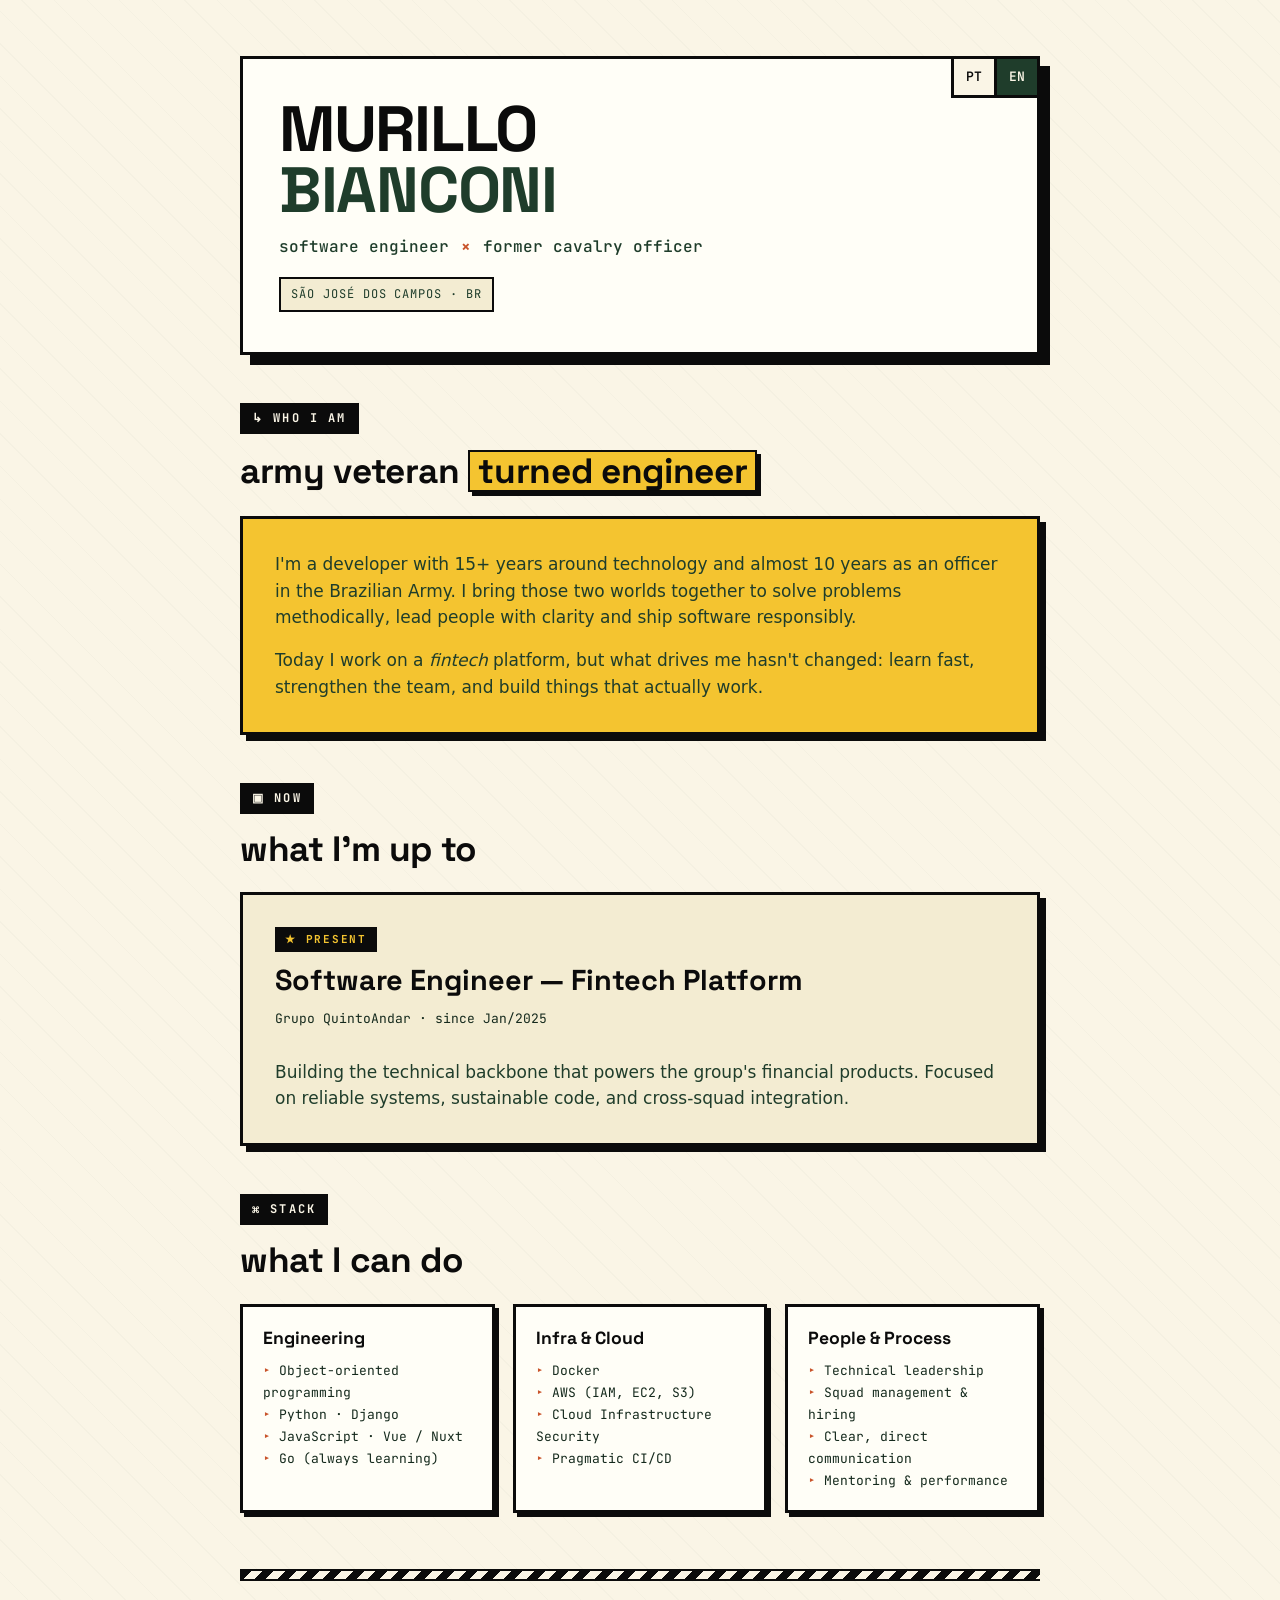
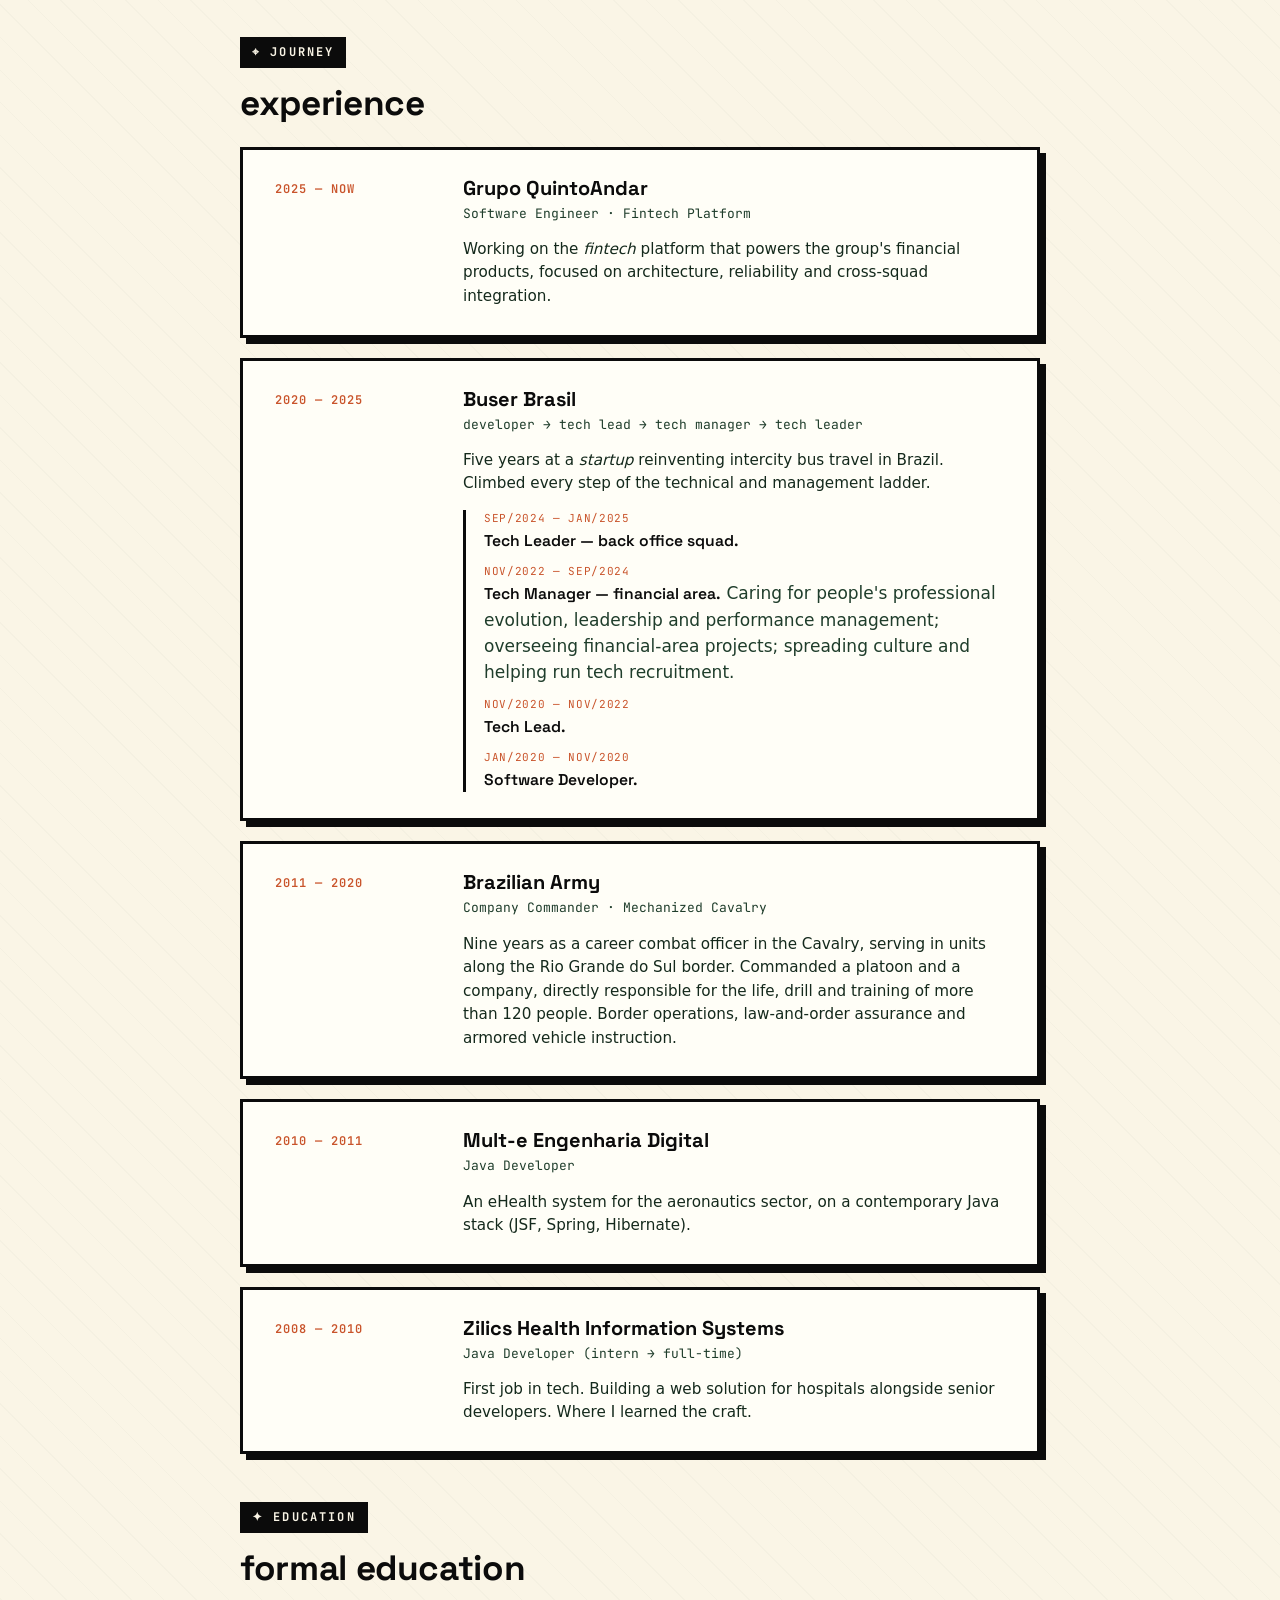
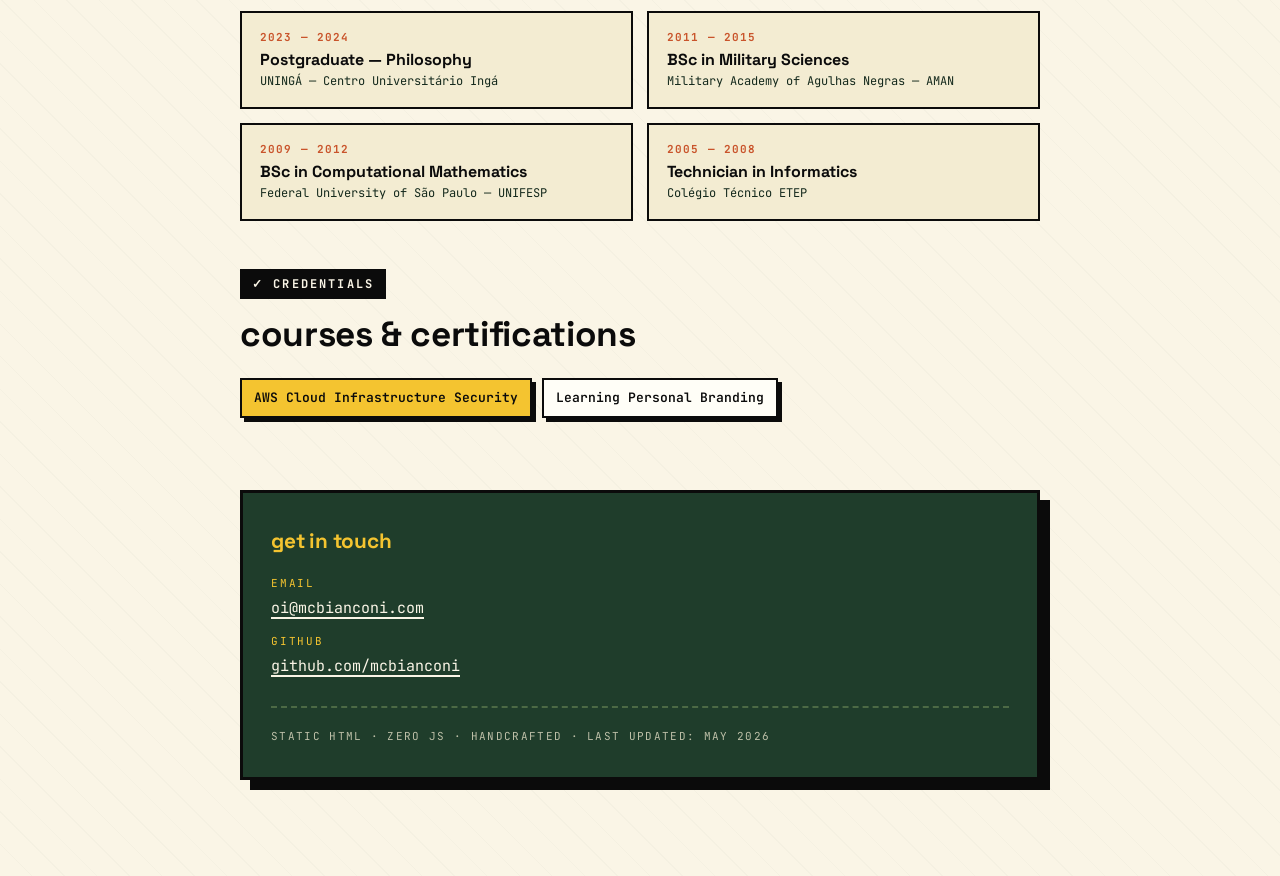
==== commit 8581e725: "Redesign site: neo-brutalism + solarpunk, vanilla HTML/CSS Replace the MDwiki/jQuery/Bootstrap stack" ====
--- a/en/index.html
+++ b/en/index.html
@@ -1,187 +1,269 @@
 <!DOCTYPE html>
-<html>
-<!--
-   This is MDwiki v0.6.2
-   (C) 2013 by Timo Dörr and contributors. This software is licensed
-   under the terms of the GNU GPLv3 with additional terms applied.
-   See https://github.com/Dynalon/mdwiki/blob/master/LICENSE.txt for more detail.
-   See http://github.com/Dynalon/mdwiki for a copy of the source code.
--->
+<html lang="en">
 <head>
-    <title>Murillo - Resume</title>
-    <meta name="viewport" content="width=device-width, initial-scale=1.0">
-    <meta name="fragment" content="!">
-    <link rel="shortcut icon" type="image/x-icon" href="favicon.png" />
-    <meta charset="UTF-8">
-    <style type="text/css">
-    /* hide the main content while we assemble everything */
-    .md-hidden-load { display: none; }
-
-    .anchor-highlight {
-        font-size: 0.7em;
-        margin-left: 0.25em;
-    }
-    /* for pageContentMenu */
-    #md-page-menu {
-            position: static;
-    }
-    #md-page-menu a.active {
-        /* background-color: rgba(0, 0, 0, 0.01); */
-        font-weight: bold;
-        padding-left: 6px;
-
-    }
-    @media (min-width: 992px) {
-        #md-page-menu.affix {
-            position: fixed;
-        }
-    }
-    @media (min-width: 768px) {
-        .md-float-left .col-sm-8, .md-float-right .col-sm-8 {
-            max-width: 66.67%;
-        }
-        .md-float-left .col-sm-4, .md-float-right .col-sm-4  {
-            max-width: 33.33%;
-        }
-        .md-float-left .col-sm-2, .md-float-right .col-sm-2 {
-            max-width: 16.67%;
-        }
-
-    }
-    @media (max-width: 992px) {
-        a.forkmeongithub {
-            display: none;
-        }
-    }
-    @media (max-width: 768px) {
-        /* don't use floating for smaller screens */
-        .md-float-left .col-sm-8, .md-float-left .col-sm-4, .md-float-left .col-sm-2 {
-            width: 100%;
-            max-width: !important;
-            min-width: 100%;
-        }
-        .md-float-right .col-sm-8, .md-float-right .col-sm-4, .md-float-right .col-sm-2 {
-            width: 100%;
-            max-width: !important;
-            min-width: 100%;
-        }
-    }
-
-    .md-floatenv .md-text {
-        /* md-text is not of md-col-* but needs the spacing */
-        margin-left: 15px;
-        margin-right: 15px;
-    }
-
-    /* float images */
-    .md-float-left .col-sm-8, .md-float-left .col-sm-4, .md-float-left .col-sm-2 {
-        width: auto;
-    }
-    .md-float-right .col-sm-8, .md-float-right .col-sm-4, .md-float-right .col-sm-2 {
-        float: right !important;
-        width: auto;
-    }
-    #md-all .md-copyright-footer {
-        background-color: !important;
-        font-size: smaller;
-        padding: 1em;
-    }
-    </style>
-
-<link rel="stylesheet" href="//netdna.bootstrapcdn.com/bootstrap/3.0.0/css/bootstrap.min.css" type="text/css"></link>
-<link rel="stylesheet" href="//yandex.st/highlightjs/7.3/styles/github.min.css" type="text/css"></link>
-<script type="text/javascript" src="//ajax.googleapis.com/ajax/libs/jquery/1.8.3/jquery.min.js"></script>
-<script type="text/javascript" src="//netdna.bootstrapcdn.com/bootstrap/3.0.0/js/bootstrap.min.js"></script>
-<script type="text/javascript" src="//yandex.st/highlightjs/7.3/highlight.min.js"></script>
-<!-- START extlib/css/colorbox.css -->
-<style id="style:extlib/css/colorbox.css">/*
-    ColorBox Core Style:
-    The following CSS is consistent between example themes and should not be altered.
-*/
-#colorbox, #cboxOverlay, #cboxWrapper{position:absolute; top:0; left:0; z-index:9999; overflow:hidden;}
-#cboxOverlay{position:fixed; width:100%; height:100%;}
-#cboxMiddleLeft, #cboxBottomLeft{clear:left;}
-#cboxContent{position:relative;}
-#cboxLoadedContent{overflow:auto;}
-#cboxTitle{margin:0;}
-#cboxLoadingOverlay, #cboxLoadingGraphic{position:absolute; top:0; left:0; width:100%; height:100%;}
-#cboxPrevious, #cboxNext, #cboxClose, #cboxSlideshow{cursor:pointer;}
-.cboxPhoto{float:left; margin:auto; border:0; display:block; max-width:none;}
-.cboxIframe{width:100%; height:100%; display:block; border:0;}
-#colorbox, #cboxContent, #cboxLoadedContent{box-sizing:content-box;}
-
-/*
-    User Style:
-    Change the following styles to modify the appearance of ColorBox.  They are
-    ordered & tabbed in a way that represents the nesting of the generated HTML.
-*/
-#cboxOverlay{background:#000;}
-
-#colorbox{}
-
-        #cboxTitle{position:absolute; bottom:-25px; left:0; text-align:center; width:100%; font-weight:bold; color:#7C7C7C;}
-        #cboxCurrent{position:absolute; bottom:-25px; left:58px; font-weight:bold; color:#7C7C7C;}
-
-        #cboxPrevious, #cboxNext, #cboxClose, #cboxSlideshow{position:absolute; bottom:-29px; background-repeat: no-repeat; background-position: 0px 0px; width:23px; height:23px; text-indent:-9999px;}
-        #cboxPrevious{left:0px; background-position: -51px -25px;}
-        #cboxPrevious:hover{background-position:-51px 0px;}
-        #cboxNext{left:27px; background-position:-75px -25px;}
-        #cboxNext:hover{background-position:-75px 0px;}
-        #cboxClose{right:0; background-position:-100px -25px;}
-        #cboxClose:hover{background-position:-100px 0px;}
-
-        .cboxSlideshow_on #cboxSlideshow{background-position:-125px 0px; right:27px;}
-        .cboxSlideshow_on #cboxSlideshow:hover{background-position:-150px 0px;}
-        .cboxSlideshow_off #cboxSlideshow{background-position:-150px -25px; right:27px;}
-        .cboxSlideshow_off #cboxSlideshow:hover{background-position:-125px 0px;}
-
-/* begin inline customizing */
-
-    #cboxBottomCenter{height:43px; background-repeat: repeat-x; background-position: bottom left;}
-    #cboxTopCenter{height:14px; background-repeat: repeat-x; background-position: top left;}
-
-    #cboxBottomCenter, #cboxTopCenter {background-image:url([data-uri]);}
-
-    #cboxTopLeft, #cboxTopRight, #cboxBottomLeft, #cboxBottomRight, #cboxMiddleLeft,
-
-    #cboxMiddleRight, #cboxContent,#cboxPrevious, #cboxNext, #cboxClose, #cboxSlideshow {
-        background-image:url([data-uri]);
-    }
-
-    #cboxTopLeft{width:14px; height:14px; background-repeat: no-repeat; background-position: 0 0;}
-    #cboxTopRight{width:14px; height:14px; background-repeat: no-repeat; background-position: -36px 0;}
-    #cboxBottomLeft{width:14px; height:43px; background-repeat: no-repeat; background-position: 0 -32px;}
-    #cboxBottomRight{width:14px; height:43px;  background-repeat: no-repeat; background-position: -36px -32px;}
-    #cboxMiddleLeft{width:14px; background-repeat: repeat-y; background-position: -175px 0;}
-    #cboxMiddleRight{width:14px; background-repeat: repeat-y; background-position: -211px 0;}
-    #cboxContent{background:#fff; overflow:visible;}
-
-
-
-        .cboxIframe{background:#fff;}
-        #cboxError{padding:50px; border:1px solid #ccc;}
-        #cboxLoadedContent{margin-bottom:5px;}
-        #cboxLoadingOverlay{background:url([data-uri]);
-         background-repeat: no-repeat; background-position: center center;}
-        #cboxLoadingGraphic{background: url([data-uri]);
-            background-repeat: no-repeat; background-position: center center;}
-</style><!-- END extlib/css/colorbox.css -->
-<!-- START extlib/js/jquery.colorbox.min.js -->
-<script type="text/javascript">(function(a,b,c){function Z(c,d,e){var g=b.createElement(c);return d&&(g.id=f+d),e&&(g.style.cssText=e),a(g)}function $(a){var b=y.length,c=(Q+a)%b;return 0>c?b+c:c}function _(a,b){return Math.round((/%/.test(a)?("x"===b?bb():cb())/100:1)*parseInt(a,10))}function ab(a){return K.photo||/\.(gif|png|jp(e|g|eg)|bmp|ico)((#|\?).*)?$/i.test(a)}function bb(){return c.innerWidth||z.width()}function cb(){return c.innerHeight||z.height()}function db(){var b,c=a.data(P,e);null==c?(K=a.extend({},d),console&&console.log&&console.log("Error: cboxElement missing settings object")):K=a.extend({},c);for(b in K)a.isFunction(K[b])&&"on"!==b.slice(0,2)&&(K[b]=K[b].call(P));K.rel=K.rel||P.rel||a(P).data("rel")||"nofollow",K.href=K.href||a(P).attr("href"),K.title=K.title||P.title,"string"==typeof K.href&&(K.href=a.trim(K.href))}function eb(b,c){a.event.trigger(b),c&&c.call(P)}function fb(){var a,d,e,b=f+"Slideshow_",c="click."+f;K.slideshow&&y[1]?(d=function(){F.text(K.slideshowStop).unbind(c).bind(j,function(){(K.loop||y[Q+1])&&(a=setTimeout(W.next,K.slideshowSpeed))}).bind(i,function(){clearTimeout(a)}).one(c+" "+k,e),r.removeClass(b+"off").addClass(b+"on"),a=setTimeout(W.next,K.slideshowSpeed)},e=function(){clearTimeout(a),F.text(K.slideshowStart).unbind([j,i,k,c].join(" ")).one(c,function(){W.next(),d()}),r.removeClass(b+"on").addClass(b+"off")},K.slideshowAuto?d():e()):r.removeClass(b+"off "+b+"on")}function gb(b){U||(P=b,db(),y=a(P),Q=0,"nofollow"!==K.rel&&(y=a("."+g).filter(function(){var c,b=a.data(this,e);return b&&(c=a(this).data("rel")||b.rel||this.rel),c===K.rel}),Q=y.index(P),-1===Q&&(y=y.add(P),Q=y.length-1)),S||(S=T=!0,r.show(),K.returnFocus&&a(P).blur().one(l,function(){a(this).focus()}),q.css({opacity:+K.opacity,cursor:K.overlayClose?"pointer":"auto"}).show(),K.w=_(K.initialWidth,"x"),K.h=_(K.initialHeight,"y"),W.position(),o&&z.bind("resize."+p+" scroll."+p,function(){q.css({width:bb(),height:cb(),top:z.scrollTop(),left:z.scrollLeft()})}).trigger("resize."+p),eb(h,K.onOpen),J.add(D).hide(),I.html(K.close).show()),W.load(!0))}function hb(){!r&&b.body&&(Y=!1,z=a(c),r=Z(X).attr({id:e,"class":n?f+(o?"IE6":"IE"):""}).hide(),q=Z(X,"Overlay",o?"position:absolute":"").hide(),C=Z(X,"LoadingOverlay").add(Z(X,"LoadingGraphic")),s=Z(X,"Wrapper"),t=Z(X,"Content").append(A=Z(X,"LoadedContent","width:0; height:0; overflow:hidden"),D=Z(X,"Title"),E=Z(X,"Current"),G=Z(X,"Next"),H=Z(X,"Previous"),F=Z(X,"Slideshow").bind(h,fb),I=Z(X,"Close")),s.append(Z(X).append(Z(X,"TopLeft"),u=Z(X,"TopCenter"),Z(X,"TopRight")),Z(X,!1,"clear:left").append(v=Z(X,"MiddleLeft"),t,w=Z(X,"MiddleRight")),Z(X,!1,"clear:left").append(Z(X,"BottomLeft"),x=Z(X,"BottomCenter"),Z(X,"BottomRight"))).find("div div").css({"float":"left"}),B=Z(X,!1,"position:absolute; width:9999px; visibility:hidden; display:none"),J=G.add(H).add(E).add(F),a(b.body).append(q,r.append(s,B)))}function ib(){return r?(Y||(Y=!0,L=u.height()+x.height()+t.outerHeight(!0)-t.height(),M=v.width()+w.width()+t.outerWidth(!0)-t.width(),N=A.outerHeight(!0),O=A.outerWidth(!0),r.css({"padding-bottom":L,"padding-right":M}),G.click(function(){W.next()}),H.click(function(){W.prev()}),I.click(function(){W.close()}),q.click(function(){K.overlayClose&&W.close()}),a(b).bind("keydown."+f,function(a){var b=a.keyCode;S&&K.escKey&&27===b&&(a.preventDefault(),W.close()),S&&K.arrowKey&&y[1]&&(37===b?(a.preventDefault(),H.click()):39===b&&(a.preventDefault(),G.click()))}),a("."+g,b).live("click",function(a){a.which>1||a.shiftKey||a.altKey||a.metaKey||(a.preventDefault(),gb(this))})),!0):!1}var q,r,s,t,u,v,w,x,y,z,A,B,C,D,E,F,G,H,I,J,K,L,M,N,O,P,Q,R,S,T,U,V,W,Y,d={transition:"elastic",speed:300,width:!1,initialWidth:"600",innerWidth:!1,maxWidth:!1,height:!1,initialHeight:"450",innerHeight:!1,maxHeight:!1,scalePhotos:!0,scrolling:!0,inline:!1,html:!1,iframe:!1,fastIframe:!0,photo:!1,href:!1,title:!1,rel:!1,opacity:.9,preloading:!0,current:"image {current} of {total}",previous:"previous",next:"next",close:"close",xhrError:"This content failed to load.",imgError:"This image failed to load.",open:!1,returnFocus:!0,reposition:!0,loop:!0,slideshow:!1,slideshowAuto:!0,slideshowSpeed:2500,slideshowStart:"start slideshow",slideshowStop:"stop slideshow",onOpen:!1,onLoad:!1,onComplete:!1,onCleanup:!1,onClosed:!1,overlayClose:!0,escKey:!0,arrowKey:!0,top:!1,bottom:!1,left:!1,right:!1,fixed:!1,data:void 0},e="colorbox",f="cbox",g=f+"Element",h=f+"_open",i=f+"_load",j=f+"_complete",k=f+"_cleanup",l=f+"_closed",m=f+"_purge",n=!a.support.opacity&&!a.support.style,o=n&&!c.XMLHttpRequest,p=f+"_IE6",X="div";a.colorbox||(a(hb),W=a.fn[e]=a[e]=function(b,c){var f=this;if(b=b||{},hb(),ib()){if(!f[0]){if(f.selector)return f;f=a("<a/>"),b.open=!0}c&&(b.onComplete=c),f.each(function(){a.data(this,e,a.extend({},a.data(this,e)||d,b))}).addClass(g),(a.isFunction(b.open)&&b.open.call(f)||b.open)&&gb(f[0])}return f},W.position=function(a,b){function j(a){u[0].style.width=x[0].style.width=t[0].style.width=a.style.width,t[0].style.height=v[0].style.height=w[0].style.height=a.style.height}var c,h,i,d=0,e=0,g=r.offset();z.unbind("resize."+f),r.css({top:-9e4,left:-9e4}),h=z.scrollTop(),i=z.scrollLeft(),K.fixed&&!o?(g.top-=h,g.left-=i,r.css({position:"fixed"})):(d=h,e=i,r.css({position:"absolute"})),e+=K.right!==!1?Math.max(bb()-K.w-O-M-_(K.right,"x"),0):K.left!==!1?_(K.left,"x"):Math.round(Math.max(bb()-K.w-O-M,0)/2),d+=K.bottom!==!1?Math.max(cb()-K.h-N-L-_(K.bottom,"y"),0):K.top!==!1?_(K.top,"y"):Math.round(Math.max(cb()-K.h-N-L,0)/2),r.css({top:g.top,left:g.left}),a=r.width()===K.w+O&&r.height()===K.h+N?0:a||0,s[0].style.width=s[0].style.height="9999px",c={width:K.w+O,height:K.h+N,top:d,left:e},0===a&&r.css(c),r.dequeue().animate(c,{duration:a,complete:function(){j(this),T=!1,s[0].style.width=K.w+O+M+"px",s[0].style.height=K.h+N+L+"px",K.reposition&&setTimeout(function(){z.bind("resize."+f,W.position)},1),b&&b()},step:function(){j(this)}})},W.resize=function(a){S&&(a=a||{},a.width&&(K.w=_(a.width,"x")-O-M),a.innerWidth&&(K.w=_(a.innerWidth,"x")),A.css({width:K.w}),a.height&&(K.h=_(a.height,"y")-N-L),a.innerHeight&&(K.h=_(a.innerHeight,"y")),a.innerHeight||a.height||(A.css({height:"auto"}),K.h=A.height()),A.css({height:K.h}),W.position("none"===K.transition?0:K.speed))},W.prep=function(b){function g(){return K.w=K.w||A.width(),K.w=K.mw&&K.mw<K.w?K.mw:K.w,K.w}function h(){return K.h=K.h||A.height(),K.h=K.mh&&K.mh<K.h?K.mh:K.h,K.h}if(S){var c,d="none"===K.transition?0:K.speed;A.remove(),A=Z(X,"LoadedContent").append(b),A.hide().appendTo(B.show()).css({width:g(),overflow:K.scrolling?"auto":"hidden"}).css({height:h()}).prependTo(t),B.hide(),a(R).css({"float":"none"}),o&&a("select").not(r.find("select")).filter(function(){return"hidden"!==this.style.visibility}).css({visibility:"hidden"}).one(k,function(){this.style.visibility="inherit"}),c=function(){function s(){n&&r[0].style.removeAttribute("filter")}var b,c,h,l,o,p,q,g=y.length,i="frameBorder",k="allowTransparency";if(S){if(l=function(){clearTimeout(V),C.detach().hide(),eb(j,K.onComplete)},n&&R&&A.fadeIn(100),D.html(K.title).add(A).show(),g>1){if("string"==typeof K.current&&E.html(K.current.replace("{current}",Q+1).replace("{total}",g)).show(),G[K.loop||g-1>Q?"show":"hide"]().html(K.next),H[K.loop||Q?"show":"hide"]().html(K.previous),K.slideshow&&F.show(),K.preloading)for(b=[$(-1),$(1)];c=y[b.pop()];)q=a.data(c,e),q&&q.href?(o=q.href,a.isFunction(o)&&(o=o.call(c))):o=c.href,ab(o)&&(p=new Image,p.src=o)}else J.hide();K.iframe?(h=Z("iframe")[0],i in h&&(h[i]=0),k in h&&(h[k]="true"),h.name=f+ +new Date,K.fastIframe?l():a(h).one("load",l),h.src=K.href,K.scrolling||(h.scrolling="no"),a(h).addClass(f+"Iframe").appendTo(A).one(m,function(){h.src="//about:blank"})):l(),"fade"===K.transition?r.fadeTo(d,1,s):s()}},"fade"===K.transition?r.fadeTo(d,0,function(){W.position(0,c)}):W.position(d,c)}},W.load=function(b){var c,d,e=W.prep;T=!0,R=!1,P=y[Q],b||db(),eb(m),eb(i,K.onLoad),K.h=K.height?_(K.height,"y")-N-L:K.innerHeight&&_(K.innerHeight,"y"),K.w=K.width?_(K.width,"x")-O-M:K.innerWidth&&_(K.innerWidth,"x"),K.mw=K.w,K.mh=K.h,K.maxWidth&&(K.mw=_(K.maxWidth,"x")-O-M,K.mw=K.w&&K.w<K.mw?K.w:K.mw),K.maxHeight&&(K.mh=_(K.maxHeight,"y")-N-L,K.mh=K.h&&K.h<K.mh?K.h:K.mh),c=K.href,V=setTimeout(function(){C.show().appendTo(t)},100),K.inline?(Z(X).hide().insertBefore(a(c)[0]).one(m,function(){a(this).replaceWith(A.children())}),e(a(c))):K.iframe?e(" "):K.html?e(K.html):ab(c)?(a(R=new Image).addClass(f+"Photo").error(function(){K.title=!1,e(Z(X,"Error").html(K.imgError))}).load(function(){var a;R.onload=null,K.scalePhotos&&(d=function(){R.height-=R.height*a,R.width-=R.width*a},K.mw&&R.width>K.mw&&(a=(R.width-K.mw)/R.width,d()),K.mh&&R.height>K.mh&&(a=(R.height-K.mh)/R.height,d())),K.h&&(R.style.marginTop=Math.max(K.h-R.height,0)/2+"px"),y[1]&&(K.loop||y[Q+1])&&(R.style.cursor="pointer",R.onclick=function(){W.next()}),n&&(R.style.msInterpolationMode="bicubic"),setTimeout(function(){e(R)},1)}),setTimeout(function(){R.src=c},1)):c&&B.load(c,K.data,function(b,c){e("error"===c?Z(X,"Error").html(K.xhrError):a(this).contents())})},W.next=function(){!T&&y[1]&&(K.loop||y[Q+1])&&(Q=$(1),W.load())},W.prev=function(){!T&&y[1]&&(K.loop||Q)&&(Q=$(-1),W.load())},W.close=function(){S&&!U&&(U=!0,S=!1,eb(k,K.onCleanup),z.unbind("."+f+" ."+p),q.fadeTo(200,0),r.stop().fadeTo(300,0,function(){r.add(q).css({opacity:1,cursor:"auto"}).hide(),eb(m),A.remove(),setTimeout(function(){U=!1,eb(l,K.onClosed)},1)}))},W.remove=function(){a([]).add(r).add(q).remove(),r=null,a("."+g).removeData(e).removeClass(g).die()},W.element=function(){return a(P)},W.settings=d)})(jQuery,document,this);</script>
-<!-- END extlib/js/jquery.colorbox.min.js -->
-<!-- START dist/MDwiki.min.js -->
-<script type="text/javascript">function googlemapsReady(){googlemapsLoadDone.resolve()}(function(){function a(a){this.tokens=[],this.tokens.links={},this.options=a||h.defaults,this.rules=i.normal,this.options.gfm&&(this.rules=this.options.tables?i.tables:i.gfm)}function b(a,b){if(this.options=b||h.defaults,this.links=a,this.rules=j.normal,!this.links)throw new Error("Tokens array requires a `links` property.");this.options.gfm?this.rules=this.options.breaks?j.breaks:j.gfm:this.options.pedantic&&(this.rules=j.pedantic)}function c(a){this.tokens=[],this.token=null,this.options=a||h.defaults}function d(a,b){return a.replace(b?/&/g:/&(?!#?\w+;)/g,"&amp;").replace(/</g,"&lt;").replace(/>/g,"&gt;").replace(/"/g,"&quot;").replace(/'/g,"&#39;")}function e(a,b){return a=a.source,b=b||"",function c(d,e){return d?(e=e.source||e,e=e.replace(/(^|[^\[])\^/g,"$1"),a=a.replace(d,e),c):new RegExp(a,b)}}function f(){}function g(a){for(var b,c,d=1;d<arguments.length;d++){b=arguments[d];for(c in b)Object.prototype.hasOwnProperty.call(b,c)&&(a[c]=b[c])}return a}function h(b,e,f){if(f||"function"==typeof e){f||(f=e,e=null),e&&(e=g({},h.defaults,e));var i=a.lex(i,e),j=e.highlight,k=0,l=i.length,m=0;if(!j||j.length<3)return f(null,c.parse(i,e));for(var n=function(){delete e.highlight;var a=c.parse(i,e);return e.highlight=j,f(null,a)};l>m;m++)!function(a){return"code"===a.type?(k++,j(a.text,a.lang,function(b,c){return null==c||c===a.text?--k||n():(a.text=c,a.escaped=!0,void(--k||n()))})):void 0}(i[m])}else try{return e&&(e=g({},h.defaults,e)),c.parse(a.lex(b,e),e)}catch(o){if(o.message+="\nPlease report this to https://github.com/chjj/marked.",(e||h.defaults).silent)return"<p>An error occured:</p><pre>"+d(o.message+"",!0)+"</pre>";throw o}}var i={newline:/^\n+/,code:/^( {4}[^\n]+\n*)+/,fences:f,hr:/^( *[-*_]){3,} *(?:\n+|$)/,heading:/^ *(#{1,6}) *([^\n]+?) *#* *(?:\n+|$)/,nptable:f,lheading:/^([^\n]+)\n *(=|-){3,} *\n*/,blockquote:/^( *>[^\n]+(\n[^\n]+)*\n*)+/,list:/^( *)(bull) [\s\S]+?(?:hr|\n{2,}(?! )(?!\1bull )\n*|\s*$)/,html:/^ *(?:comment|closed|closing) *(?:\n{2,}|\s*$)/,def:/^ *\[([^\]]+)\]: *<?([^\s>]+)>?(?: +["(]([^\n]+)[")])? *(?:\n+|$)/,table:f,paragraph:/^((?:[^\n]+\n?(?!hr|heading|lheading|blockquote|tag|def))+)\n*/,text:/^[^\n]+/};i.bullet=/(?:[*+-]|\d+\.)/,i.item=/^( *)(bull) [^\n]*(?:\n(?!\1bull )[^\n]*)*/,i.item=e(i.item,"gm")(/bull/g,i.bullet)(),i.list=e(i.list)(/bull/g,i.bullet)("hr",/\n+(?=(?: *[-*_]){3,} *(?:\n+|$))/)(),i._tag="(?!(?:a|em|strong|small|s|cite|q|dfn|abbr|data|time|code|var|samp|kbd|sub|sup|i|b|u|mark|ruby|rt|rp|bdi|bdo|span|br|wbr|ins|del|img)\\b)\\w+(?!:/|@)\\b",i.html=e(i.html)("comment",/<!--[\s\S]*?-->/)("closed",/<(tag)[\s\S]+?<\/\1>/)("closing",/<tag(?:"[^"]*"|'[^']*'|[^'">])*?>/)(/tag/g,i._tag)(),i.paragraph=e(i.paragraph)("hr",i.hr)("heading",i.heading)("lheading",i.lheading)("blockquote",i.blockquote)("tag","<"+i._tag)("def",i.def)(),i.normal=g({},i),i.gfm=g({},i.normal,{fences:/^ *(`{3,}|~{3,}) *(\S+)? *\n([\s\S]+?)\s*\1 *(?:\n+|$)/,paragraph:/^/}),i.gfm.paragraph=e(i.paragraph)("(?!","(?!"+i.gfm.fences.source.replace("\\1","\\2")+"|")(),i.tables=g({},i.gfm,{nptable:/^ *(\S.*\|.*)\n *([-:]+ *\|[-| :]*)\n((?:.*\|.*(?:\n|$))*)\n*/,table:/^ *\|(.+)\n *\|( *[-:]+[-| :]*)\n((?: *\|.*(?:\n|$))*)\n*/}),a.rules=i,a.lex=function(b,c){var d=new a(c);return d.lex(b)},a.prototype.lex=function(a){return a=a.replace(/\r\n|\r/g,"\n").replace(/\t/g,"    ").replace(/\u00a0/g," ").replace(/\u2424/g,"\n"),this.token(a,!0)},a.prototype.token=function(a,b){for(var c,d,e,f,g,h,j,k,l,a=a.replace(/^ +$/gm,"");a;)if((e=this.rules.newline.exec(a))&&(a=a.substring(e[0].length),e[0].length>1&&this.tokens.push({type:"space"})),e=this.rules.code.exec(a))a=a.substring(e[0].length),e=e[0].replace(/^ {4}/gm,""),this.tokens.push({type:"code",text:this.options.pedantic?e:e.replace(/\n+$/,"")});else if(e=this.rules.fences.exec(a))a=a.substring(e[0].length),this.tokens.push({type:"code",lang:e[2],text:e[3]});else if(e=this.rules.heading.exec(a))a=a.substring(e[0].length),this.tokens.push({type:"heading",depth:e[1].length,text:e[2]});else if(b&&(e=this.rules.nptable.exec(a))){for(a=a.substring(e[0].length),h={type:"table",header:e[1].replace(/^ *| *\| *$/g,"").split(/ *\| */),align:e[2].replace(/^ *|\| *$/g,"").split(/ *\| */),cells:e[3].replace(/\n$/,"").split("\n")},k=0;k<h.align.length;k++)h.align[k]=/^ *-+: *$/.test(h.align[k])?"right":/^ *:-+: *$/.test(h.align[k])?"center":/^ *:-+ *$/.test(h.align[k])?"left":null;for(k=0;k<h.cells.length;k++)h.cells[k]=h.cells[k].split(/ *\| */);this.tokens.push(h)}else if(e=this.rules.lheading.exec(a))a=a.substring(e[0].length),this.tokens.push({type:"heading",depth:"="===e[2]?1:2,text:e[1]});else if(e=this.rules.hr.exec(a))a=a.substring(e[0].length),this.tokens.push({type:"hr"});else if(e=this.rules.blockquote.exec(a))a=a.substring(e[0].length),this.tokens.push({type:"blockquote_start"}),e=e[0].replace(/^ *> ?/gm,""),this.token(e,b),this.tokens.push({type:"blockquote_end"});else if(e=this.rules.list.exec(a)){for(a=a.substring(e[0].length),f=e[2],this.tokens.push({type:"list_start",ordered:f.length>1}),e=e[0].match(this.rules.item),c=!1,l=e.length,k=0;l>k;k++)h=e[k],j=h.length,h=h.replace(/^ *([*+-]|\d+\.) +/,""),~h.indexOf("\n ")&&(j-=h.length,h=this.options.pedantic?h.replace(/^ {1,4}/gm,""):h.replace(new RegExp("^ {1,"+j+"}","gm"),"")),this.options.smartLists&&k!==l-1&&(g=i.bullet.exec(e[k+1])[0],f===g||f.length>1&&g.length>1||(a=e.slice(k+1).join("\n")+a,k=l-1)),d=c||/\n\n(?!\s*$)/.test(h),k!==l-1&&(c="\n"===h[h.length-1],d||(d=c)),this.tokens.push({type:d?"loose_item_start":"list_item_start"}),this.token(h,!1),this.tokens.push({type:"list_item_end"});this.tokens.push({type:"list_end"})}else if(e=this.rules.html.exec(a))a=a.substring(e[0].length),this.tokens.push({type:this.options.sanitize?"paragraph":"html",pre:"pre"===e[1]||"script"===e[1],text:e[0]});else if(b&&(e=this.rules.def.exec(a)))a=a.substring(e[0].length),this.tokens.links[e[1].toLowerCase()]={href:e[2],title:e[3]};else if(b&&(e=this.rules.table.exec(a))){for(a=a.substring(e[0].length),h={type:"table",header:e[1].replace(/^ *| *\| *$/g,"").split(/ *\| */),align:e[2].replace(/^ *|\| *$/g,"").split(/ *\| */),cells:e[3].replace(/(?: *\| *)?\n$/,"").split("\n")},k=0;k<h.align.length;k++)h.align[k]=/^ *-+: *$/.test(h.align[k])?"right":/^ *:-+: *$/.test(h.align[k])?"center":/^ *:-+ *$/.test(h.align[k])?"left":null;for(k=0;k<h.cells.length;k++)h.cells[k]=h.cells[k].replace(/^ *\| *| *\| *$/g,"").split(/ *\| */);this.tokens.push(h)}else if(b&&(e=this.rules.paragraph.exec(a)))a=a.substring(e[0].length),this.tokens.push({type:"paragraph",text:"\n"===e[1][e[1].length-1]?e[1].slice(0,-1):e[1]});else if(e=this.rules.text.exec(a))a=a.substring(e[0].length),this.tokens.push({type:"text",text:e[0]});else if(a)throw new Error("Infinite loop on byte: "+a.charCodeAt(0));return this.tokens};var j={escape:/^\\([\\`*{}\[\]()#+\-.!_>])/,autolink:/^<([^ >]+(@|:\/)[^ >]+)>/,url:f,tag:/^<!--[\s\S]*?-->|^<\/?\w+(?:"[^"]*"|'[^']*'|[^'">])*?>/,link:/^!?\[(inside)\]\(href\)/,reflink:/^!?\[(inside)\]\s*\[([^\]]*)\]/,nolink:/^!?\[((?:\[[^\]]*\]|[^\[\]])*)\]/,strong:/^__([\s\S]+?)__(?!_)|^\*\*([\s\S]+?)\*\*(?!\*)/,em:/^\b_((?:__|[\s\S])+?)_\b|^\*((?:\*\*|[\s\S])+?)\*(?!\*)/,code:/^(`+)\s*([\s\S]*?[^`])\s*\1(?!`)/,br:/^ {2,}\n(?!\s*$)/,del:f,text:/^[\s\S]+?(?=[\\<!\[_*`]| {2,}\n|$)/};j._inside=/(?:\[[^\]]*\]|[^\]]|\](?=[^\[]*\]))*/,j._href=/\s*<?(.*?)>?(?:\s+['"]([\s\S]*?)['"])?\s*/,j.link=e(j.link)("inside",j._inside)("href",j._href)(),j.reflink=e(j.reflink)("inside",j._inside)(),j.normal=g({},j),j.pedantic=g({},j.normal,{strong:/^__(?=\S)([\s\S]*?\S)__(?!_)|^\*\*(?=\S)([\s\S]*?\S)\*\*(?!\*)/,em:/^_(?=\S)([\s\S]*?\S)_(?!_)|^\*(?=\S)([\s\S]*?\S)\*(?!\*)/}),j.gfm=g({},j.normal,{escape:e(j.escape)("])","~|])")(),url:/^(https?:\/\/[^\s<]+[^<.,:;"')\]\s])/,del:/^~~(?=\S)([\s\S]*?\S)~~/,text:e(j.text)("]|","~]|")("|","|https?://|")()}),j.breaks=g({},j.gfm,{br:e(j.br)("{2,}","*")(),text:e(j.gfm.text)("{2,}","*")()}),b.rules=j,b.output=function(a,c,d){var e=new b(c,d);return e.output(a)},b.prototype.output=function(a){for(var b,c,e,f,g="";a;)if(f=this.rules.escape.exec(a))a=a.substring(f[0].length),g+=f[1];else if(f=this.rules.autolink.exec(a))a=a.substring(f[0].length),"@"===f[2]?(c=this.mangle(":"===f[1][6]?f[1].substring(7):f[1]),e=this.mangle("mailto:")+c):(c=d(f[1]),e=c),g+='<a href="'+e+'">'+c+"</a>";else if(f=this.rules.url.exec(a))a=a.substring(f[0].length),c=d(f[1]),e=c,g+='<a href="'+e+'">'+c+"</a>";else if(f=this.rules.tag.exec(a))a=a.substring(f[0].length),g+=this.options.sanitize?d(f[0]):f[0];else if(f=this.rules.link.exec(a))a=a.substring(f[0].length),g+=this.outputLink(f,{href:f[2],title:f[3]});else if((f=this.rules.reflink.exec(a))||(f=this.rules.nolink.exec(a))){if(a=a.substring(f[0].length),b=(f[2]||f[1]).replace(/\s+/g," "),b=this.links[b.toLowerCase()],!b||!b.href){g+=f[0][0],a=f[0].substring(1)+a;continue}g+=this.outputLink(f,b)}else if(f=this.rules.strong.exec(a))a=a.substring(f[0].length),g+="<strong>"+this.output(f[2]||f[1])+"</strong>";else if(f=this.rules.em.exec(a))a=a.substring(f[0].length),g+="<em>"+this.output(f[2]||f[1])+"</em>";else if(f=this.rules.code.exec(a))a=a.substring(f[0].length),g+="<code>"+d(f[2],!0)+"</code>";else if(f=this.rules.br.exec(a))a=a.substring(f[0].length),g+="<br>";else if(f=this.rules.del.exec(a))a=a.substring(f[0].length),g+="<del>"+this.output(f[1])+"</del>";else if(f=this.rules.text.exec(a))a=a.substring(f[0].length),g+=d(f[0]);else if(a)throw new Error("Infinite loop on byte: "+a.charCodeAt(0));return g},b.prototype.outputLink=function(a,b){return"!"!==a[0][0]?'<a href="'+d(b.href)+'"'+(b.title?' title="'+d(b.title)+'"':"")+">"+this.output(a[1])+"</a>":'<img src="'+d(b.href)+'" alt="'+d(a[1])+'"'+(b.title?' title="'+d(b.title)+'"':"")+">"},b.prototype.smartypants=function(a){return this.options.smartypants?a.replace(/--/g,"—").replace(/'([^']*)'/g,"‘$1’").replace(/"([^"]*)"/g,"“$1”").replace(/\.{3}/g,"…"):a},b.prototype.mangle=function(a){for(var b,c="",d=a.length,e=0;d>e;e++)b=a.charCodeAt(e),Math.random()>.5&&(b="x"+b.toString(16)),c+="&#"+b+";";return c},c.parse=function(a,b){var d=new c(b);return d.parse(a)},c.prototype.parse=function(a){this.inline=new b(a.links,this.options),this.tokens=a.reverse();for(var c="";this.next();)c+=this.tok();return c},c.prototype.next=function(){return this.token=this.tokens.pop()},c.prototype.peek=function(){return this.tokens[this.tokens.length-1]||0},c.prototype.parseText=function(){for(var a=this.token.text;"text"===this.peek().type;)a+="\n"+this.next().text;return this.inline.output(a)},c.prototype.tok=function(){switch(this.token.type){case"space":return"";case"hr":return"<hr>\n";case"heading":return"<h"+this.token.depth+">"+this.inline.output(this.token.text)+"</h"+this.token.depth+">\n";case"code":if(this.options.highlight){var a=this.options.highlight(this.token.text,this.token.lang);null!=a&&a!==this.token.text&&(this.token.escaped=!0,this.token.text=a)}return this.token.escaped||(this.token.text=d(this.token.text,!0)),"<pre><code"+(this.token.lang?' class="'+this.options.langPrefix+this.token.lang+'"':"")+">"+this.token.text+"</code></pre>\n";case"table":var b,c,e,f,g,h="";for(h+="<thead>\n<tr>\n",c=0;c<this.token.header.length;c++)b=this.inline.output(this.token.header[c]),h+=this.token.align[c]?'<th align="'+this.token.align[c]+'">'+b+"</th>\n":"<th>"+b+"</th>\n";for(h+="</tr>\n</thead>\n",h+="<tbody>\n",c=0;c<this.token.cells.length;c++){for(e=this.token.cells[c],h+="<tr>\n",g=0;g<e.length;g++)f=this.inline.output(e[g]),h+=this.token.align[g]?'<td align="'+this.token.align[g]+'">'+f+"</td>\n":"<td>"+f+"</td>\n";h+="</tr>\n"}return h+="</tbody>\n","<table>\n"+h+"</table>\n";case"blockquote_start":for(var h="";"blockquote_end"!==this.next().type;)h+=this.tok();return"<blockquote>\n"+h+"</blockquote>\n";case"list_start":for(var i=this.token.ordered?"ol":"ul",h="";"list_end"!==this.next().type;)h+=this.tok();return"<"+i+">\n"+h+"</"+i+">\n";case"list_item_start":for(var h="";"list_item_end"!==this.next().type;)h+="text"===this.token.type?this.parseText():this.tok();return"<li>"+h+"</li>\n";case"loose_item_start":for(var h="";"list_item_end"!==this.next().type;)h+=this.tok();return"<li>"+h+"</li>\n";case"html":return this.token.pre||this.options.pedantic?this.token.text:this.inline.output(this.token.text);case"paragraph":return"<p>"+this.inline.output(this.token.text)+"</p>\n";case"text":return"<p>"+this.parseText()+"</p>\n"}},f.exec=f,h.options=h.setOptions=function(a){return g(h.defaults,a),h},h.defaults={gfm:!0,tables:!0,breaks:!1,pedantic:!1,sanitize:!1,smartLists:!1,silent:!1,highlight:null,langPrefix:"lang-"},h.Parser=c,h.parser=c.parse,h.Lexer=a,h.lexer=a.lex,h.InlineLexer=b,h.inlineLexer=b.output,h.parse=h,"object"==typeof exports?module.exports=h:"function"==typeof define&&define.amd?define(function(){return h}):this.marked=h}).call(function(){return this||("undefined"!=typeof window?window:global)}()),function(a){"use strict";a("html").addClass("md-hidden-load"),a.md=function(b){return a.md.publicMethods[b]?a.md.publicMethods[b].apply(this,Array.prototype.slice.call(arguments,1)):void a.error("Method "+b+" does not exist on jquery.md")},a.md.config={title:null,useSideMenu:!0,lineBreaks:"gfm",additionalFooterText:"",anchorCharacter:"&para;",tocAnchor:"[ &uarr; ]"},a.md.gimmicks=[],a.md.stages=[],a.md.mainHref="",a.md.inPageAnchor="",a.md.loglevel={TRACE:10,DEBUG:20,INFO:30,WARN:40,ERROR:50,FATAL:60},a.md.logThreshold=a.md.loglevel.WARN}(jQuery),function(a){"use strict";a.md.getLogger=function(){var b=a.md.loglevel,c=function(c){var d=b[c];return function(b){a.md.logThreshold<=d&&console.log("["+c+"] "+b)}},d={};return d.trace=c("TRACE"),d.debug=c("DEBUG"),d.info=c("INFO"),d.warn=c("WARN"),d.error=c("ERROR"),d.fatal=c("FATAL"),d}}(jQuery),function(a){"use strict";var b=a.md.getLogger();a.Stage=function(c){var d=a.extend(a.Deferred(),{});return d.name=c,d.events=[],d.started=!1,d.reset=function(){d.complete=a.Deferred(),d.outstanding=[]},d.reset(),d.subscribe=function(b){d.started&&a.error("Subscribing to stage which already started!"),d.events.push(b)},d.unsubscribe=function(a){d.events.remove(a)},d.executeSubscribedFn=function(e){var f=a.Deferred();d.outstanding.push(f),a.md.util.wait(2500).done(function(){"resolved"!==f.state()&&(b.fatal("Timeout reached for done callback in stage: "+d.name+". Did you forget a done() call in a .subscribe() ?"),b.fatal("stage "+c+" failed running subscribed function: "+e))});var g=function(){f.resolve()};e(g)},d.run=function(){d.started=!0,a(d.events).each(function(a,b){d.executeSubscribedFn(b)}),0===d.outstanding.length&&d.resolve(),a.when.apply(a,d.outstanding).done(function(){d.resolve()}).fail(function(){d.resolve()})},d.done(function(){b.debug("stage "+d.name+" completed successfully.")}),d.fail(function(){b.debug("stage "+d.name+" completed with errors!")}),d}}(jQuery),function(a){"use strict";function b(){a.md.stages=[a.Stage("init"),a.Stage("load"),a.Stage("transform"),a.Stage("ready"),a.Stage("skel_ready"),a.Stage("bootstrap"),a.Stage("pregimmick"),a.Stage("gimmick"),a.Stage("postgimmick"),a.Stage("all_ready"),a.Stage("final_tests")],a.md.stage=function(b){var c=a.grep(a.md.stages,function(a){return a.name===b});return 0!==c.length?c[0]:void a.error("A stage by name "+b+"  does not exist")}}function c(){var b=a.md.stages;a.md.stages=[],a(b).each(function(b,c){a.md.stages.push(a.Stage(c.name))})}function d(b){var c={gfm:!0,tables:!0,breaks:!0};"original"===a.md.config.lineBreaks?c.breaks=!1:"gfm"===a.md.config.lineBreaks&&(c.breaks=!0),marked.setOptions(c);var d=marked(b);return d}function e(){var b="";a.md.stage("init").subscribe(function(c){var d={url:a.md.mainHref,dataType:"text"};a.ajax(d).done(function(a){b=a,c()}).fail(function(){var b=a.md.getLogger();b.fatal("Could not get "+a.md.mainHref),c()})}),a.md.stage("transform").subscribe(function(b){var c=a.md.mainHref.lastIndexOf("/"),d=a.md.mainHref.substring(0,c+1);a.md.baseUrl=d,b()}),a.md.stage("transform").subscribe(function(c){var e=d(b);a("#md-content").html(e),b="";var g=a.Deferred();f(g),g.always(function(){c()})})}function f(b){function c(){return a("a").filter(function(){var b=a(this).attr("href"),c=a(this).toptext(),d=a.md.util.hasMarkdownFileExtension(b),e="include"===c,f=c.startsWith("preview:");return(e||f)&&d})}function e(b,c){function d(a){return 3===a.nodeType}var e=0,f=[];return b.each(function(a,b){c>e&&(f.push(b),d(b)||e++)}),a(f)}var f=c(),g=a.md.util.countDownLatch(f.length);g.always(function(){b.resolve()}),f.each(function(b,c){var f=a(c),h=f.attr("href"),i=f.toptext();a.ajax({url:h,dataType:"text"}).done(function(b){var c=a(d(b));if(i.startsWith("preview:")){var g=parseInt(i.substring(8),10)||3,j=e(c,g);j.last().append('<a href="'+h+'"> ...read more &#10140;</a>'),j.insertBefore(f.parent("p").eq(0)),f.remove()}else c.insertAfter(f.parents("p")),f.remove()}).always(function(){g.countDown()})})}function g(a){return a?a.lastIndexOf("data:")>=0?!0:a.startsWith("mailto:")?!0:a.startsWith("file:")?!0:a.startsWith("ftp:")?!0:void 0:!1}function h(b,c){var d=a(b);void 0===c&&(c=""),d.find("a").not("#md-menu a").filter(function(){var b=a(this),c=b.attr("href");c&&0!==c.length||b.removeAttr("href")}),d.find("a, img").each(function(b,d){function e(b){return a.md.util.hasMarkdownFileExtension(b)?"#!"+b:b}var f=a(d),h=!1,i="href";f.attr(i)||(h=!0,i="src");var j=f.attr(i);if(!(j&&j.lastIndexOf("#!")>=0||g(j)||(h||!j.startsWith("#")||j.startsWith("#!")||f.click(function(b){b.preventDefault(),a.md.scrollToInPageAnchor(j)}),!a.md.util.isRelativeUrl(j)||h&&!a.md.util.isRelativePath(j)||!h&&a.md.util.isGimmickLink(f)))){var k=c+j;h?f.attr(i,k):a.md.util.isRelativePath(j)?f.attr(i,e(k)):f.attr(i,e(j))}})}function i(){a.md.stage("init").subscribe(function(b){a.md.NavigationDfd.done(function(){b()}).fail(function(){b()})}),a.md.stage("transform").subscribe(function(b){if(""===r){var c=a.md.getLogger();return c.info("no navgiation.md found, not using a navbar"),void b()}var d=marked(r),e=a("<div>"+d+"</div>");e.each(function(b,c){"SCRIPT"===c.tagName&&a("script").first().before(c)});var f=e.eq(0);f.find("p").each(function(b,c){var d=a(c);d.replaceWith(d.html())}),a("#md-menu").append(f.html()),b()}),a.md.stage("bootstrap").subscribe(function(b){h(a("#md-menu")),b()}),a.md.stage("postgimmick").subscribe(function(b){var c=a("#md-menu a").length,d=a("#md-menu .navbar-brand").eq(0).toptext().trim().length>0;!d&&1>=c&&a("#md-menu").hide(),b()})}function j(){a.md.stage("init").subscribe(function(b){a.md.ConfigDfd.done(function(){b()}).fail(function(){var c=a.md.getLogger();c.info("No config.json found, using default settings"),b()})})}function k(){a.md.stage("init").subscribe(function(b){a("#md-all").empty();var c='<div id="md-body"><div id="md-title"></div><div id="md-menu"></div><div id="md-content"></div></div>';a("#md-all").prepend(a(c)),b()})}function l(b){a.md.mainHref=b,e(),k(),a.md.stage("ready").subscribe(function(b){a.md.initializeGimmicks(),a.md.registerLinkGimmicks(),b()}),a.each(a.md.gimmicks,function(b,c){void 0!==c.load&&a.md.stage("load").subscribe(function(a){c.load(),a()})}),a.md.stage("ready").subscribe(function(b){a.md("createBasicSkeleton"),b()}),a.md.stage("bootstrap").subscribe(function(b){a.mdbootstrap("bootstrapify"),h(a("#md-content"),a.md.baseUrl),b()}),m()}function m(){a.md.stage("init").done(function(){a.md.stage("load").run()}),a.md.stage("load").done(function(){a.md.stage("transform").run()}),a.md.stage("transform").done(function(){a.md.stage("ready").run()}),a.md.stage("ready").done(function(){a.md.stage("skel_ready").run()}),a.md.stage("skel_ready").done(function(){a.md.stage("bootstrap").run()}),a.md.stage("bootstrap").done(function(){a.md.stage("pregimmick").run()}),a.md.stage("pregimmick").done(function(){a.md.stage("gimmick").run()}),a.md.stage("gimmick").done(function(){a.md.stage("postgimmick").run()}),a.md.stage("postgimmick").done(function(){a.md.stage("all_ready").run()}),a.md.stage("all_ready").done(function(){a("html").removeClass("md-hidden-load"),"function"==typeof window.callPhantom&&window.callPhantom({}),a.md.stage("final_tests").run()}),a.md.stage("final_tests").done(function(){c(),a("body").append('<span id="start-tests"></span>'),a("#start-tests").hide()}),a.md.stage("init").run()}function n(){var b;b=window.location.hash.substring(window.location.hash.startsWith("#!")?2:1),b=decodeURIComponent(b);var c=b.indexOf("#");-1!==c?(a.md.inPageAnchor=b.substring(c+1),a.md.mainHref=b.substring(0,c)):a.md.mainHref=b}function o(){var a="",b=window.location.hash||"";""===b||"#"===b||"#!"===b?a="#!index.md":b.startsWith("#!")&&b.endsWith("/")&&(a=b+"index.md"),a&&(window.location.hash=a)}var p=a.md.getLogger();b();var q={};a.md.publicMethods=a.extend({},a.md.publicMethods,q);var r="";a.md.NavigationDfd=a.Deferred();var s={url:"navigation.md",dataType:"text"};a.ajax(s).done(function(b){r=b,a.md.NavigationDfd.resolve()}).fail(function(){a.md.NavigationDfd.reject()}),a.md.ConfigDfd=a.Deferred(),a.ajax({url:"config.json",dataType:"text"}).done(function(b){try{var c=JSON.parse(b);a.md.config=a.extend(a.md.config,c),p.info("Found a valid config.json file, using configuration")}catch(d){p.error("config.json was not JSON parsable: "+d)}a.md.ConfigDfd.resolve()}).fail(function(b,c){p.error("unable to retrieve config.json: "+c),a.md.ConfigDfd.reject()}),a(document).ready(function(){j(),i(),n(),o(),a(window).bind("hashchange",function(){window.location.reload(!1)}),l(a.md.mainHref)})}(jQuery),function(a){var b={isRelativeUrl:function(a){return void 0===a?!1:-1===a.indexOf("://")?!0:!1},isRelativePath:function(a){return void 0===a?!1:a.startsWith("/")?!1:!0},isGimmickLink:function(a){return-1!==a.toptext().indexOf("gimmick:")?!0:!1},hasMarkdownFileExtension:function(b){var c=[".md",".markdown",".mdown"],d=!1,e=b.toLowerCase().split("#")[0];return a(c).each(function(a,b){e.toLowerCase().endsWith(b)&&(d=!0)}),d},wait:function(b){return a.Deferred(function(a){setTimeout(a.resolve,b)})}};a.md.util=a.extend({},a.md.util,b),"function"!=typeof String.prototype.startsWith&&(String.prototype.startsWith=function(a){return this.slice(0,a.length)===a}),"function"!=typeof String.prototype.endsWith&&(String.prototype.endsWith=function(a){return this.slice(this.length-a.length,this.length)===a}),a.fn.extend({toptext:function(){return this.clone().children().remove().end().text()}}),a.expr[":"].icontains=a.expr.createPseudo(function(b){return function(c){return a(c).toptext().toUpperCase().indexOf(b.toUpperCase())>=0}}),a.md.util.getInpageAnchorText=function(a){var b=a.replace(/ /g,"_");return b},a.md.util.getInpageAnchorHref=function(b,c){c=c||a.md.mainHref;var d=a.md.util.getInpageAnchorText(b);return"#!"+c+"#"+d},a.md.util.repeatUntil=function(b,c,d){function e(b,c,d){return 0===d?void f.reject():c()?void f.resolve():void a.md.util.wait(b).always(function(){e(b,c,d-1)})}d=d||10;var f=a.Deferred();return e(b,c,d),f},a.md.util.countDownLatch=function(b,c){c=c||0;var d=a.Deferred();return c>=b&&d.resolve(),d.capacity=b,d.countDown=function(){d.capacity--,d.capacity<=c&&d.resolve()},d}}(jQuery),function($){"use strict";function ScriptInfo(a){this.module=void 0,this.options={},this.src="",$.extend(this,a)}function LinkTrigger(a){this.trigger=void 0,this.module=void 0,this.callback=void 0,$.extend(this,a)}function insertInlineScript(a){var b=document.createElement("script");b.type="text/javascript",b.text=a,document.body.appendChild(b)}function checkLicense(a,b){if(-1===$.inArray(a,licenses)){var c=JSON.stringify(licenses);log.warn("license "+a+" is not known."),log.warn("Known licenses:"+c)}else"OTHER"===a&&log.warn("WARNING: Module "+b.name+" uses a script with unknown license. This may be a GPL license violation if this website is publically available!")}function loadScript(a){var b=a.module,c=a.src,d=a.options,e=d.license||"OTHER",f=d.loadstage||"skel_ready",g=d.finishstage||"pregimmick",h=d.callback,i=$.Deferred();checkLicense(e,b),log.debug("subscribing "+b.name+" to start: "+f+" end in: "+g),$.md.stage(f).subscribe(function(a){c.startsWith("//")||c.startsWith("http")?$.getScript(c,function(){void 0!==h?h(a):(log.debug("module"+b.name+" script load done: "+c),a()),i.resolve()}):(insertInlineScript(c),log.debug("module"+b.name+" script inject done"),i.resolve(),a())}),$.md.stage(g).subscribe(function(a){i.done(function(){a()})})}function findActiveLinkTrigger(){var a=$("a:icontains(gimmick:)");a.each(function(a,b){var c=getGimmickLinkParts($(b));-1===activeLinkTriggers.indexOf(c.trigger)&&activeLinkTriggers.push(c.trigger)}),log.debug("Scanning for required gimmick links: "+JSON.stringify(activeLinkTriggers))}function loadRequiredScripts(){$.each(activeLinkTriggers,function(a,b){var c=findModuleByTrigger(b);if(void 0===c)return void log.error('Gimmick link: "'+b+'" found but no suitable gimmick loaded');var d=registeredScripts.filter(function(a){return a.module.name===c.name})[0];void 0!==d&&loadScript(d)})}function findModuleByTrigger(a){var b;return $.each(linkTriggers,function(c,d){d.trigger===a&&(b=d.module)}),b}function getGimmickLinkParts($link){var link_text=$.trim($link.toptext());if(null===link_text.match(/gimmick:/i))return null;var href=$.trim($link.attr("href")),r=new RegExp(/gimmick:\s*([^(\s]*)\s*(\(\s*{?(.*)\s*}?\s*\))*/i),matches=r.exec(link_text);if(null===matches||void 0===matches[1])return $.error("Error matching a gimmick: "+link_text),null;var trigger=matches[1].toLowerCase(),args=null;if(void 0!==matches[2]){var params=$.trim(matches[3].toString());"}"===params.charAt(params.length-1)&&(params=params.substring(0,params.length-1)),params="({"+params+"})",params=params.replace(/'/g,'"');try{args=eval(params)}catch(err){log.error("error parsing argument of gimmick: "+link_text+"giving error: "+err)}}return{trigger:trigger,options:args,href:href}}function runGimmicksOnce(){$.each($.md.gimmicks,function(a,b){void 0!==b.once&&b.once()})}function subscribeLinkTrigger(a,b,c){log.debug("Subscribing gimmick "+c.module.name+" to stage: "+c.stage),$.md.stage(c.stage).subscribe(function(d){b.options=b.options||{},jQuery.contains(document.documentElement,a[0])||(log.error("LINK IS NOT IN THE DOM ANYMORE: "),console.log(a)),log.debug("Running gimmick "+c.module.name),c.callback(a,b.options,b.href,d),d()})}$.md.registerGimmick=function(a){$.md.gimmicks.push(a)},$.md.registerScript=function(a,b,c){var d=new ScriptInfo({module:a,src:b,options:c});registeredScripts.push(d)},$.md.registerCss=function(a,b,c){var d=c.license,e=c.stage||"skel_ready",f=c.callback;checkLicense(d,a);var g='<link rel="stylesheet" href="'+b+'" type="text/css"></link>';$.md.stage(e).subscribe(function(a){$("head").append(g),void 0!==f?f(a):a()})},$.md.prepareLink=function(a,b){b=b||{};var c=window.location.protocol;return b.forceSSL?"https://"+a:b.forceHTTP?"http://"+a:"file:"===c?"http://"+a:"//"+a},$.md.linkGimmick=function(a,b,c,d){void 0===d&&(d="gimmick");var e=new LinkTrigger({trigger:b,module:a,stage:d,callback:c});linkTriggers.push(e)},$.md.triggerIsActive=function(a){return-1===activeLinkTriggers.indexOf(a)?!1:!0};var initialized=!1;$.md.initializeGimmicks=function(){findActiveLinkTrigger(),runGimmicksOnce(),loadRequiredScripts()};var log=$.md.getLogger(),activeLinkTriggers=[],registeredScripts=[],linkTriggers=[],licenses=["MIT","BSD","GPL","GPL2","GPL3","LGPL","LGPL2","APACHE2","PUBLICDOMAIN","EXCEPTION","OTHER"];$.md.registerLinkGimmicks=function(){var a=$("a:icontains(gimmick:)");a.each(function(a,b){var c=$(b),d=getGimmickLinkParts(c);$.each(linkTriggers,function(a,b){d.trigger===b.trigger&&subscribeLinkTrigger(c,d,b)})})}}(jQuery),function(a){function b(){var b;if(a.md.config.title&&a("title").text(a.md.config.title),b=a("#md-content h1").eq(0),a.trim(b.toptext()).length>0){a("#md-title").prepend(b);{b.toptext()}}else a("#md-title").remove()}function c(){a("#md-content p").each(function(){var b=a(this);if(0!==a.trim(b.text()).length){var c=b.contents().filter(function(){var b=a(this);return"A"===this.tagName&&b.find("img").length>0?!0:"IMG"===this.tagName?!0:!1}),d=e(b);b.wrapInner('<div class="md-text" />'),0!==c.length&&(c.prependTo(b),b.addClass("md-floatenv").addClass(d))}})}function d(){a(".md-floatenv").find(".md-text").each(function(){var b=a(this).find("*").eq(0);b.is("br")&&b.remove()}),a(".md-image-group").find("br").remove()}function e(b){var c=a(b),d="",e=c.contents().filter(function(){return"IMG"===this.tagName||"IFRAME"===this.tagName?!0:"A"===this.tagName?a(this).find("img").length>0:a.trim(a(this).text()).length>0}),f=e[0];return void 0!==f&&null!==f&&(d="IMG"===f.tagName||"IFRAME"===f.tagName?"md-float-left":"A"===f.tagName&&a(f).find("img").length>0?"md-float-left":"md-float-right"),d}function f(){var b=a("p img").parents("p");b.addClass("md-image-group")}function g(){function b(){return c=a("img").filter(function(){var b=a(this).parents("a").eq(0);if(0===b.length)return!0;var c=b.attr("href");return c&&0===c.length})}var c=b();return c.each(function(){var b=a(this),c=b.attr("src"),d=b.attr("title");void 0===d&&(d=""),b.wrap('<a class="md-image-selfref" href="'+c+'" title="'+d+'"/> ')})}function h(){function b(b,c){var d=a.md.config.anchorCharacter,e=a('<span class="anchor-highlight"><a>'+d+"</a></span>");e.find("a").attr("href",c),e.hide();var f=!1;b.mouseenter(function(){f=!0,a.md.util.wait(300).then(function(){f&&e.fadeIn(200)})}),b.mouseleave(function(){f=!1,e.fadeOut(200)}),e.appendTo(b)}function c(b){if(a.md.config.useSideMenu!==!1&&"H2"===b.prop("tagName")){var c=a.md.config.tocAnchor;if(""!==c){var d=a('<a class="visible-xs visible-sm jumplink" href="#md-page-menu">'+c+"</a>");d.click(function(b){b.preventDefault(),a("body").scrollTop(a("#md-page-menu").position().top)}),0===b.parents("#md-menu").length&&d.insertAfter(b)}}}a("h1,h2,h3,h4,h5,h6").not("#md-title h1").each(function(){var d=a(this);d.addClass("md-inpage-anchor");var e=d.clone().children(".anchor-highlight").remove().end().text(),f=a.md.util.getInpageAnchorHref(e);b(d,f),c(d)})}var i={createBasicSkeleton:function(){b(),c(),g(),f(),d(),h(),a.md.stage("all_ready").subscribe(function(b){""!==a.md.inPageAnchor&&a.md.util.wait(500).then(function(){a.md.scrollToInPageAnchor(a.md.inPageAnchor)}),b()})}};a.md.publicMethods=a.extend({},a.md.publicMethods,i),a.md.scrollToInPageAnchor=function(b){b.startsWith("#")&&(b=b.substring(1,b.length));var c=!1;a(".md-inpage-anchor").each(function(){if(!c){var d=a(this),e=d.toptext(),f=a.md.util.getInpageAnchorText(e);if(b===f){this.scrollIntoView(!0);var g=a(".navbar-collapse").height()+5;window.scrollBy(0,-g+5),c=!0}}})}}(jQuery),function(a){"use strict";function b(){if(!(a("#md-menu").length<=0)){o="top";var b=a("#md-menu").children(),c="";c+='<div id="md-main-navbar" class="navbar navbar-default navbar-fixed-top" role="navigation">',c+='<div class="navbar-header">',c+='<button type="button" class="navbar-toggle" data-toggle="collapse" data-target=".navbar-ex1-collapse">',c+='<span class="sr-only">Toggle navigation</span>',c+='<span class="icon-bar"></span>',c+='<span class="icon-bar"></span>',c+='<span class="icon-bar"></span>',c+="</button>",c+='<a class="navbar-brand" href="#"></a>',c+="</div>",c+='<div class="collapse navbar-collapse navbar-ex1-collapse">',c+='<ul class="nav navbar-nav" />',c+='<ul class="nav navbar-nav navbar-right" />',c+="</div>",c+="</div>";var e=a(c);e.appendTo("#md-menu"),a("#md-menu ul.nav").eq(0).append(b),a("#md-menu").prependTo("#md-all");var f=a("#md-menu h1").toptext();a("#md-menu h1").remove(),a("a.navbar-brand").text(f),a("#md-body").css("margin-top","70px"),a.md.stage("pregimmick").subscribe(function(a){d(),a()})}}function c(){var b=a("#md-main-navbar").height()+10;a("#md-body").css("margin-top",b+"px")}function d(){var b=0,d=a.md.util.repeatUntil(40,function(){return b=a("#md-main-navbar").height(),b>35&&481>b},25);d.done(function(){b=a("#md-main-navbar").height(),c();var d=a.md.util.repeatUntil(20,function(){return b!==a("#md-main-navbar").height()
-},25);d.done(function(){c()}),a.md.util.wait(2e3).done(function(){c()})})}function e(){if(0!==a("#md-menu a").length){var c=a("#md-menu");c.find('> a[href=""]').attr("data-toggle","dropdown").addClass("dropdown-toggle").attr("href","").append('<b class="caret"/>'),c.find("ul").addClass("dropdown-menu"),c.find("ul li").addClass("dropdown"),a("#md-menu hr").each(function(b,c){var d=a(c),e=d.prev(),f=d.next();e.is("ul")&&e.length>=0&&(e.append(a('<li class="divider"/>')),d.remove(),f.is("ul")&&(f.find("li").appendTo(e),f.remove()))}),a("#md-menu ul").each(function(b,c){var d=a(c);0===d.find("li").length&&d.remove()}),a("#md-menu hr").replaceWith(a('<li class="divider-vertical"/>')),a("#md-menu > a").wrap("<li />"),a("#md-menu ul").each(function(b,c){var d=a(c);d.appendTo(d.prev()),d.parent("li").addClass("dropdown")}),a("#md-menu li.dropdown").find("h1, h2, h3").each(function(b,c){var d=a(c),e=d.toptext(),f=a('<li class="dropdown-header" />');f.text(e),d.replaceWith(f)}),b()}}function f(b){var c=a(b),d=a(window).scrollTop(),e=d+a(window).height(),f=c.offset().top,g=f+c.height();return e>=g&&f>=d}function g(){var b=a("#md-content").find("h2").clone();if(b.children().remove(),!(b.length<=1)){a("#md-content").removeClass("col-md-12"),a("#md-content").addClass("col-md-9"),a("#md-content-row").prepend('<div class="col-md-3" id="md-left-column"/>');var c=function(){var b=a("#md-left-column").css("width");a("#md-page-menu").css("width",b)};a(window).scroll(function(){c(a("#md-page-menu"));var b;a("*.md-inpage-anchor").each(function(c,d){if(void 0===b){var e=a(d);f(e)&&(b=e)}}),a("#md-page-menu a").each(function(c,d){var e=a(d);b&&e.toptext()===b.toptext()&&(a("#md-page-menu a.active").removeClass("active"),e.addClass("active"))})});var e=a('<div id="md-page-menu" />'),g=70;e.affix({offset:130}),e.css("top",g);var h=a('<div class="panel panel-default"><ul class="list-group"/></div>'),i=h.find("ul");e.append(h),b.each(function(b,c){var d=a(c),e=a('<li class="list-group-item" />'),f=a("<a />");f.attr("href",a.md.util.getInpageAnchorHref(d.toptext())),f.click(function(b){b.preventDefault();var c=a(this),d=a.md.util.getInpageAnchorText(c.toptext());a.md.scrollToInPageAnchor(d)}),f.text(d.toptext()),e.append(f),i.append(e)}),a(window).resize(function(){c(a("#md-page-menu")),d()}),a.md.stage("postgimmick").subscribe(function(a){a()}),a("#md-left-column").append(e)}}function h(){a("#md-title").wrap('<div class="container" id="md-title-container"/>'),a("#md-title").wrap('<div class="row" id="md-title-row"/>'),a("#md-menu").wrap('<div class="container" id="md-menu-container"/>'),a("#md-menu").wrap('<div class="row" id="md-menu-row"/>'),a("#md-content").wrap('<div class="container" id="md-content-container"/>'),a("#md-content").wrap('<div class="row" id="md-content-row"/>'),a("#md-body").wrap('<div class="container" id="md-body-container"/>'),a("#md-body").wrap('<div class="row" id="md-body-row"/>'),a("#md-title").addClass("col-md-12"),a("#md-content").addClass("col-md-12")}function i(){var b=a('<div class="page-header" />');a("#md-title").wrapInner(b)}function j(){if(0!==a("#md-menu").find("li").length){var b=window.location.hash;0===b.length&&(b="#!index.md");var c='li:has(a[href="'+b+'"])';a("#md-menu").find(c).addClass("active")}}function k(){var b=a("p img").parents("p");b.each(function(){function b(b,c){return d.each(function(b,d){var e=a(d),f=e.parent("a");f.length>0?f.wrap(c):e.wrap(c)})}var c=a(this),d=a(this).find("img").filter(function(){return 0===a(this).parents("a").length}).add(a(this).find("img")).addClass("img-responsive").addClass("img-thumbnail");c.hasClass("md-floatenv")?1===d.length?b(d,'<div class="col-sm-8" />'):2===d.length?b(d,'<div class="col-sm-4" />'):b(d,'<div class="col-sm-2" />'):1===d.length?b(d,'<div class="col-sm-12" />'):2===d.length?b(d,'<div class="col-sm-6" />'):3===d.length?b(d,'<div class="col-sm-4" />'):4===d.length?b(d,'<div class="col-sm-3" />'):b(d,'<div class="col-sm-2" />'),c.addClass("row")})}function l(){a("iframe.md-external").not(".md-external-nowidth").attr("width","450").css("width","450px"),a("iframe.md-external").not(".md-external-noheight").attr("height","280").css("height","280px"),a("div.md-external").not(".md-external-noheight").css("height","280px"),a("div.md-external").not(".md-external-nowidth").css("width","450px")}function m(){var b="";b+='<hr><div class="scontainer">',b+='<div class="pull-right md-copyright-footer"> ',b+='<span id="md-footer-additional"></span>',b+='Website generated with <a href="http://www.mdwiki.info">MDwiki</a> ',b+="&copy; Timo D&ouml;rr and contributors. ",b+="</div>",b+="</div>";var c=a(b);c.css("position","relative"),c.css("margin-top","1em"),a("#md-all").append(c)}function n(){var b=a.md.config.additionalFooterText;b&&a(".md-copyright-footer #md-footer-additional").html(b)}a.mdbootstrap=function(b){return a.mdbootstrap.publicMethods[b]?a.mdbootstrap.publicMethods[b].apply(this,Array.prototype.slice.call(arguments,1)):void a.error("Method "+b+" does not exist on jquery.mdbootstrap")},a.mdbootstrap.events=[],a.mdbootstrap.bind=function(b,c){a(document).bind(b,c),a.mdbootstrap.events.push(b)},a.mdbootstrap.trigger=function(b){a(document).trigger(b)};var o="",p={bootstrapify:function(){h(),e(),i(),k(),a("table").addClass("table").addClass("table-bordered"),a.md.stage("pregimmick").subscribe(function(b){a.md.config.useSideMenu!==!1&&g(),m(),n(),b()}),a.md.stage("postgimmick").subscribe(function(a){l(),j(),a()})}};a.mdbootstrap.publicMethods=a.extend({},a.mdbootstrap.publicMethods,p)}(jQuery),function(a){a.gimmicks=a.fn.gimmicks=function(b){return void 0!==b?a.fn.gimmicks.methods[b]?a.fn.gimmicks.methods[b].apply(this,Array.prototype.slice.call(arguments,1)):void a.error("Gimmick "+b+" does not exist on jQuery.gimmicks"):void 0}}(jQuery),function(a){function b(){var b=a(c());b.each(function(){var b=a(this.p),c=this.alertType;b.addClass("alert"),"note"===c?b.addClass("alert-info"):"hint"===c?b.addClass("alert-success"):"warning"===c&&b.addClass("alert-warning")})}function c(){var b=["note","beachte"],c=["achtung","attention","warnung","warning","atención","guarda","advertimiento"],d=["hint","tipp","tip","hinweis"],e=b.concat(c);e=e.concat(d);var f=[];return a("p").filter(function(){var g=a(this);a(e).each(function(e,h){var i=g.text().toLowerCase(),j=new RegExp(h+"(:|!)+.*","i"),k="none";null!==i.match(j)&&(a.inArray(h,b)>=0?k="note":a.inArray(h,c)>=0?k="warning":a.inArray(h,d)>=0&&(k="hint"),f.push({p:g,alertType:k}))})}),f}var d={name:"alerts",load:function(){a.md.stage("bootstrap").subscribe(function(a){b(),a()})}};a.md.registerGimmick(d)}(jQuery),function(a){var b={name:"colorbox",load:function(){a.md.stage("gimmick").subscribe(function(b){a.gimmicks("colorbox"),b()})}};a.md.registerGimmick(b);var c={colorbox:function(){var b;b=a(this instanceof jQuery?this:".md-image-group");var c=0;return b.each(function(){var b=a(this),d="gallery-group-"+c++;b.find("a.md-image-selfref img").parents("a").colorbox({rel:d,opacity:.75,slideshow:!0,maxWidth:"95%",maxHeight:"95%",scalePhotos:!0,photo:!0,slideshowAuto:!1})})}};a.gimmicks.methods=a.extend({},a.fn.gimmicks.methods,c)}(jQuery),function(a){"use strict";function b(b,c,d){var e=a('<div id="myCarousel" class="carousel slide"></div>'),f=a('<div class="carousel-inner"/>');e.append('<ol class="carousel-indicators" />');var g=[];a.each(d.split(","),function(b,c){g.push(a.trim(c)),e.find("ol").append('<li data-target="#myCarousel" data-slide-to="'+b+'" class="active" /');var d;d=0===b?'<div class="active item"/>':'<div class="item"/>',f.append(a(d).append('<img src="'+c+'"/>'))}),e.append(f),e.append('<a class="carousel-control left" href="#myCarousel" data-slide="prev">&lsaquo;</a>'),e.append('<a class="carousel-control right" href="#myCarousel" data-slide="next">&rsaquo;</a>'),b.replaceWith(e)}var c={name:"Themes",version:a.md.version,once:function(){a.md.linkGimmick(this,"carousel",b)}};a.md.registerGimmick(c)}(jQuery),function(a){var b={name:"disqus",version:a.md.version,once:function(){a.md.linkGimmick(this,"disqus",d)}};a.md.registerGimmick(b);var c=!1,d=function(b,d){var e={identifier:""},f=a.extend(e,d),g=a('<div id="disqus_thread" class="md-external md-external-noheight md-external-nowidth" ><a href="http://disqus.com" class="dsq-brlink">comments powered by <span class="logo-disqus">Disqus</span></a></div>');return g.css("margin-top","2em"),b.each(function(b,d){if(c!==!0){c=!0;var e=a(d),h=e.attr("href");void 0!==h&&h.length>0&&(e.remove(),a("#md-content").append(g),a("#disqus_thread").length>0&&!function(){var a,b=window.location.href;a=f.identifier.length>0?f.identifier:b;var c=document.createElement("script");c.type="text/javascript",c.async=!0,c.src="http://"+h+".disqus.com/embed.js",(document.getElementsByTagName("head")[0]||document.getElementsByTagName("body")[0]).appendChild(c)}())}})}}(jQuery),function(a){function b(b,c){var d={layout:"standard",showfaces:!0},f=a.extend({},d,c);return"boxcount"===f.layout&&(f.layout="box_count"),"buttoncount"===f.layout&&(f.layout="button_count"),b.each(function(b,c){var d=a(c),g=d.attr("href");a("body").append(e);var h=a('<div class="fb-like" data-send="false" data-width="450"></div>');h.attr("data-href",g),h.attr("data-layout",f.layout),h.attr("data-show-faces",f.showfaces),d.replaceWith(h)})}var c=window.navigator.userLanguage||window.navigator.language,d=c+"_"+c.toUpperCase(),e=a('<div id="fb-root" />'),f=a.md.prepareLink("connect.facebook.net/"+d+"/all.js#xfbml=1",{forceHTTP:!0}),g='(function(d, s, id) { var js, fjs = d.getElementsByTagName(s)[0]; if (d.getElementById(id)) return; js = d.createElement(s); js.id = id; js.src = "'+f+'"; fjs.parentNode.insertBefore(js, fjs);}(document, "script", "facebook-jssdk"));',h={name:"FacebookLike",version:a.md.version,once:function(){a.md.linkGimmick(this,"facebooklike",b),a.md.registerScript(this,g,{license:"APACHE2",loadstage:"postgimmick",finishstage:"all_ready"})}};a.md.registerGimmick(h)}(jQuery),function(a){"use strict";function b(b,c){return b.each(function(b,d){var e=a(d),f={color:"red",position:"right"},g=a.extend({},f,c),h=g.color,i=g.position,j="https://s3.amazonaws.com/github/ribbons/forkme_";"red"===h&&(j+=i+"_red_aa0000.png"),"green"===h&&(j+=i+"_green_007200.png"),"darkblue"===h&&(j+=i+"_darkblue_121621.png"),"orange"===h&&(j+=i+"_orange_ff7600.png"),"white"===h&&(j+=i+"_white_ffffff.png"),"gray"===h&&(j+=i+"_gray_6d6d6d.png");var k=e.attr("href"),l=0,m=a('<a class="forkmeongithub" href="'+k+'"><img style="position: absolute; top: '+l+";"+i+': 0; border: 0;" src="'+j+'" alt="Fork me on GitHub"></a>');a("body").prepend(m),m.find("img").css("z-index","2000"),e.remove()})}var c={name:"forkmeongithub",version:a.md.version,once:function(){a.md.linkGimmick(this,"forkmeongithub",b)}};a.md.registerGimmick(c)}(jQuery),function(a){"use strict";function b(b,c,d){return a().lazygist("init"),b.each(function(b,c){var e=a(c),f=a('<div class="gist_here" data-id="'+d+'" />');e.replaceWith(f),f.lazygist({url_template:"https://gist.github.com/{id}.js?"})})}var c={name:"gist",once:function(){a.md.linkGimmick(this,"gist",b)}};a.md.registerGimmick(c)}(jQuery),function(a,b,c,d){"use strict";function e(b){var e,f,g;if(-1!==b.indexOf('rel="stylesheet"'))f=a(b).attr("href"),-1===a.inArray(f,k)&&(a("head").append(b),k.push(f));else if(-1!==b.indexOf('id="gist')){if(e=/gist([\d]{1,})/g.exec(b),g=e[1],g!==d){if(-1!==a.inArray(g,l))return;l.push(g),a(".gist_here[data-id="+g+"]").append(b)}}else j.apply(c,arguments)}var f,g="lazygist",h="0.2pre",i={url_template:"https://gist.github.com/{id}.js?file={file}",id:"data-id",file:"data-file"},j=c.write,k=[],l=[],m=[],n={init:function(b){return f=a.extend({},i,b),c.write=e,a.each(f,function(a,b){if("string"!=typeof b)throw new TypeError(b+" ("+typeof b+") is not a string")}),this.lazygist("load")},load:function(){return this.filter("["+f.id+"]").each(function(){var b,c=a(this).attr(f.id),e=a(this).attr(f.file);if(c!==d){if(-1!==a.inArray(c,m))return;m.push(c),b=f.url_template.replace(/\{id\}/g,c).replace(/\{file\}/g,e),a.getScript(b,function(){})}})},reset_write:function(){return c.write=j,this}};a.fn[g]=function(b){return n[b]?n[b].apply(this,Array.prototype.slice.call(arguments,1)):"object"!=typeof b&&b?void a.error("Method "+b+" does not exist on jQuery.lazygist"):n.init.apply(this,arguments)},a.fn[g].version=h}(jQuery,window,document);var googlemapsLoadDone;!function(a){function b(b,d){{var e=b;(new Date).getTime()}return e.each(function(b,e){var f=a(e),g={zoom:11,marker:!0,scrollwheel:!1,maptype:"roadmap"},h=a.extend({},g,d);void 0===h.address&&(h.address=f.attr("href"));var i="google-map-"+Math.floor(1e5*Math.random()),j=a('<div class="md-external md-external-nowidth" id="'+i+'"/>');f.replaceWith(j),c(h,i)})}function c(b,c){var d=b.maptype.toUpperCase();b.mapTypeId=google.maps.MapTypeId[d];var e=new google.maps.Geocoder;e.geocode({address:b.address},function(d,e){if("OK"===e){var f=d[0].geometry.location,g=a.extend({},b,{center:f}),h=new google.maps.Map(document.getElementById(c),g);if(g.marker===!0){new google.maps.Marker({position:f,map:h})}}})}var d="http://maps.google.com/maps/api/js?sensor=false&callback=googlemapsReady",e={name:"googlemaps",version:a.md.version,once:function(){googlemapsLoadDone=a.Deferred(),a.md.linkGimmick(this,"googlemaps",b),a.md.registerScript(this,d,{license:"EXCEPTION",loadstage:"skel_ready",finishstage:"bootstrap"}),a.md.stage("bootstrap").subscribe(function(b){a.md.triggerIsActive("googlemaps")?googlemapsLoadDone.done(function(){b()}):b()})}};a.md.registerGimmick(e)}(jQuery),function(a){function b(){var b=a("pre code[class^=lang-]");return b.each(function(){var b=a(this),c=b.attr("class"),d=c.substring(5);b.removeClass(c),b.addClass(d);hljs.highlightBlock(b[0])})}var c={name:"highlight",load:function(){a.md.stage("gimmick").subscribe(function(a){b(),a()})}};a.md.registerGimmick(c)}(jQuery),function(a){"use strict";function b(b,c){return b.each(function(b,d){var e=a(d),f=e.attr("href"),g=a('<iframe class="col-md-12" style="border: 0px solid red; height: 650px;"></iframe>');if(g.attr("src",f),e.replaceWith(g),c.width&&g.css("width",c.width),c.height)g.css("height",c.height);else{var h=function(){var b=g.offset(),c=a(window).height(),d=c-b.top-5;g.height(d)};g.load(function(){h()}),a(window).resize(function(){h()})}})}var c={name:"iframe",version:a.md.version,once:function(){a.md.linkGimmick(this,"iframe",b)}};a.md.registerGimmick(c)}(jQuery),function(a){function b(b){b.remove();var c=document.createElement("script");c.type="text/javascript",c.src=a.md.prepareLink("cdn.mathjax.org/mathjax/latest/MathJax.js?config=TeX-AMS-MML_HTMLorMML",{forceHTTP:!0}),document.getElementsByTagName("head")[0].appendChild(c)}var c={name:"math",once:function(){a.md.linkGimmick(this,"math",b)}};a.md.registerGimmick(c)}(jQuery),function(a){"use strict";var b=[{name:"bootstrap",url:"netdna.bootstrapcdn.com/bootstrap/3.0.0/css/bootstrap.min.css"},{name:"amelia",url:"netdna.bootstrapcdn.com/bootswatch/3.0.0/amelia/bootstrap.min.css"},{name:"cerulean",url:"netdna.bootstrapcdn.com/bootswatch/3.0.0/cerulean/bootstrap.min.css"},{name:"cosmo",url:"netdna.bootstrapcdn.com/bootswatch/3.0.0/cosmo/bootstrap.min.css"},{name:"cyborg",url:"netdna.bootstrapcdn.com/bootswatch/3.0.0/cyborg/bootstrap.min.css"},{name:"flatly",url:"netdna.bootstrapcdn.com/bootswatch/3.0.0/flatly/bootstrap.min.css"},{name:"journal",url:"netdna.bootstrapcdn.com/bootswatch/3.0.0/journal/bootstrap.min.css"},{name:"readable",url:"netdna.bootstrapcdn.com/bootswatch/3.0.0/readable/bootstrap.min.css"},{name:"simplex",url:"netdna.bootstrapcdn.com/bootswatch/3.0.0/simplex/bootstrap.min.css"},{name:"slate",url:"netdna.bootstrapcdn.com/bootswatch/3.0.0/slate/bootstrap.min.css"},{name:"spacelab",url:"netdna.bootstrapcdn.com/bootswatch/3.0.0/spacelab/bootstrap.min.css"},{name:"united",url:"netdna.bootstrapcdn.com/bootswatch/3.0.0/united/bootstrap.min.css"},{name:"yeti",url:"netdna.bootstrapcdn.com/bootswatch/3.0.2/yeti/bootstrap.min.css"}],c=!1,d={name:"Themes",version:a.md.version,once:function(){a.md.linkGimmick(this,"themechooser",h,"skel_ready"),a.md.linkGimmick(this,"theme",g)}};a.md.registerGimmick(d);var e=a.md.getLogger(),f=function(c){if(c.inverse=c.inverse||!1,void 0===c.url){if(!c.name)return void e.error("Theme name must be given!");var d=b.filter(function(a){return a.name===c.name})[0];if(!d)return void e.error("Theme "+name+" not found, removing link");c=a.extend(c,d)}a('link[rel=stylesheet][href*="netdna.bootstrapcdn.com"]').remove();var f=a("style[id*=bootstrap]").length>0;"bootstrap"===c.name&&f||(a("style[id*=bootstrap]").remove(),a('<link rel="stylesheet" type="text/css">').attr("href",a.md.prepareLink(c.url)).appendTo("head")),c.inverse===!0?(a("#md-main-navbar").removeClass("navbar-default"),a("#md-main-navbar").addClass("navbar-inverse")):(a("#md-main-navbar").addClass("navbar-default"),a("#md-main-navbar").removeClass("navbar-inverse"))},g=function(b,d,e){d.name=d.name||e,b.each(function(b,e){a.md.stage("postgimmick").subscribe(function(b){a(e);void 0!==window.localStorage.theme&&c||f(d),b()})}),b.remove()},h=function(d,e,f){return c=!0,a.md.stage("bootstrap").subscribe(function(a){i(e),a()}),d.each(function(c,d){var e=a(d),g=a('<a href=""></a><ul></ul>');g.eq(0).text(f),a.each(b,function(b,c){var d=a("<li></li>");g.eq(1).append(d);a("<a/>").text(c.name).attr("href","").click(function(a){a.preventDefault(),window.localStorage.theme=c.name,window.location.reload()}).appendTo(d)}),g.eq(1).append('<li class="divider" />');var h=a("<li/>"),i=a("<a>Use default</a>");i.click(function(a){a.preventDefault(),window.localStorage.removeItem("theme"),window.location.reload()}),h.append(i),g.eq(1).append(h),g.eq(1).append('<li class="divider" />'),g.eq(1).append('<li><a href="http://www.bootswatch.com">Powered by Bootswatch</a></li>'),e.replaceWith(g)})},i=function(b){window.localStorage.theme&&(b=a.extend({name:window.localStorage.theme},b),f(b))}}(jQuery),function(a){var b=a.md.prepareLink("platform.twitter.com/widgets.js"),c='!function(d,s,id){var js,fjs=d.getElementsByTagName(s)[0];if(!d.getElementById(id)){js=d.createElement(s);js.id=id;js.src="'+b+'";fjs.parentNode.insertBefore(js,fjs);}}(document,"script","twitter-wjs");',d={name:"TwitterGimmick",version:a.md.version,once:function(){a.md.linkGimmick(this,"twitterfollow",e),a.md.registerScript(this,c,{license:"EXCEPTION",loadstage:"postgimmick",finishstage:"all_ready"})}};a.md.registerGimmick(d);var e=function(b){return b.each(function(b,c){var d,e=a(c),f=e.attr("href");if(f.indexOf("twitter.com")<=0){d=e.attr("href"),f=a.md.prepareLink("twitter.com/"+d),"@"===d[0]&&(d=d.substring(1));var g=a('<a href="'+f+'" class="twitter-follow-button" data-show-count="false" data-lang="en" data-show-screen-name="false">@'+d+"</a>");e.replaceWith(g)}})}}(jQuery),function(a){function b(){var b=a("a[href*=youtube\\.com]:empty, a[href*=youtu\\.be]:empty");b.each(function(){var b=a(this),c=b.attr("href");if(void 0!==c){var d=/.*(?:youtu.be\/|v\/|u\/\w\/|embed\/|watch\?v=)([^#\&\?]*).*/,e=c.match(d);if(e&&11===e[1].length){var f=e[1],g=a('<iframe class="md-external" frameborder="0" allowfullscreen></iframe>');g.attr("src","http://youtube.com/embed/"+f),b.replaceWith(g)}}})}var c={name:"youtube",load:function(){a.md.stage("gimmick").subscribe(function(a){b(),a()})}};a.md.registerGimmick(c)}(jQuery),function(a){"use strict";function b(b,c){var d={type:"class",style:"plain",direction:"LR",scale:"100"},e=a.extend({},d,c);return b.each(function(b,c){var d=a(c),f="http://yuml.me/diagram/",g=d.attr("href"),h=d.attr("title");h=h?h:"",g=g.replace(new RegExp("`","g"),"(").replace(new RegExp("´","g"),")"),f+=e.style+";dir:"+e.direction+";scale:"+e.scale+"/"+e.type+"/"+g;var i=a('<img src="'+f+'" title="'+h+'" alt="'+h+'">');d.replaceWith(i)})}var c={name:"yuml",version:a.md.version,once:function(){a.md.linkGimmick(this,"yuml",b),a.md.registerScript(this,"",{license:"LGPL",loadstage:"postgimmick",finishstage:"all_ready"})}};a.md.registerGimmick(c)}(jQuery);</script>
-<!-- END dist/MDwiki.min.js -->
-
+  <meta charset="UTF-8">
+  <meta name="viewport" content="width=device-width, initial-scale=1">
+  <title>Murillo Bianconi — Software Engineer</title>
+  <meta name="description" content="Murillo Cesar Bianconi — Software Engineer, former Cavalry officer. Personal CV.">
+  <meta name="author" content="Murillo Cesar Bianconi">
+  <meta name="theme-color" content="#1F3D2B">
+  <link rel="icon" type="image/svg+xml" href="/favicon.svg">
+  <link rel="preconnect" href="https://fonts.googleapis.com">
+  <link rel="preconnect" href="https://fonts.gstatic.com" crossorigin>
+  <link href="https://fonts.googleapis.com/css2?family=Space+Grotesk:wght@500;600;700&family=JetBrains+Mono:wght@500;600;700&display=swap" rel="stylesheet">
+  <link rel="stylesheet" href="/style.css">
+  <meta property="og:title" content="Murillo Bianconi — Software Engineer">
+  <meta property="og:description" content="Software Engineer, former Cavalry officer in the Brazilian Army.">
+  <meta property="og:type" content="profile">
+  <meta property="og:locale" content="en_US">
 </head>
 <body>
-    <noscript>
-        This website requires Javascript to be enabled. Please turn on Javascript
-        and reload the page.
-    </noscript>
-
-    <div id="md-all">
-    </div>
+  <main class="page">
+
+    <header class="site-header">
+      <nav class="lang-toggle" aria-label="Language">
+        <a href="/" hreflang="pt-BR">PT</a>
+        <span class="current" aria-current="page">EN</span>
+      </nav>
+      <h1 class="site-title">
+        Murillo<br>
+        <span class="surname">Bianconi</span>
+      </h1>
+      <p class="site-subtitle">
+        software engineer
+        <span class="sep">×</span>
+        former cavalry officer
+      </p>
+      <span class="location">São José dos Campos · BR</span>
+    </header>
+
+    <section aria-labelledby="about">
+      <span class="section-label">↳ who I am</span>
+      <h2 class="section-title" id="about">army veteran <span class="mark">turned engineer</span></h2>
+      <div class="block block--sun">
+        <p>
+          I'm a developer with 15+ years around technology and almost 10 years
+          as an officer in the Brazilian Army. I bring those two worlds
+          together to solve problems methodically, lead people with clarity
+          and ship software responsibly.
+        </p>
+        <p>
+          Today I work on a <em>fintech</em> platform, but what drives me
+          hasn't changed: learn fast, strengthen the team, and build things
+          that actually work.
+        </p>
+      </div>
+    </section>
+
+    <section aria-labelledby="now">
+      <span class="section-label">▣ now</span>
+      <h2 class="section-title" id="now">what I'm up to</h2>
+      <div class="block block--now block--cream">
+        <span class="now-tag">★ present</span>
+        <p class="now-role">Software Engineer — Fintech Platform</p>
+        <p class="now-meta">Grupo QuintoAndar · since Jan/2025</p>
+        <p>
+          Building the technical backbone that powers the group's financial
+          products. Focused on reliable systems, sustainable code, and
+          cross-squad integration.
+        </p>
+      </div>
+    </section>
+
+    <section aria-labelledby="skills">
+      <span class="section-label">⌘ stack</span>
+      <h2 class="section-title" id="skills">what I can do</h2>
+      <div class="skills">
+        <article class="skill">
+          <h3>Engineering</h3>
+          <ul>
+            <li>Object-oriented programming</li>
+            <li>Python · Django</li>
+            <li>JavaScript · Vue / Nuxt</li>
+            <li>Go (always learning)</li>
+          </ul>
+        </article>
+        <article class="skill">
+          <h3>Infra &amp; Cloud</h3>
+          <ul>
+            <li>Docker</li>
+            <li>AWS (IAM, EC2, S3)</li>
+            <li>Cloud Infrastructure Security</li>
+            <li>Pragmatic CI/CD</li>
+          </ul>
+        </article>
+        <article class="skill">
+          <h3>People &amp; Process</h3>
+          <ul>
+            <li>Technical leadership</li>
+            <li>Squad management &amp; hiring</li>
+            <li>Clear, direct communication</li>
+            <li>Mentoring &amp; performance</li>
+          </ul>
+        </article>
+      </div>
+    </section>
+
+    <div class="divider" aria-hidden="true"></div>
+
+    <section aria-labelledby="journey">
+      <span class="section-label">⌖ journey</span>
+      <h2 class="section-title" id="journey">experience</h2>
+      <div class="timeline">
+
+        <article class="job">
+          <div class="job-date">2025 — now</div>
+          <div>
+            <h3 class="job-company">Grupo QuintoAndar</h3>
+            <p class="job-role">Software Engineer · Fintech Platform</p>
+          </div>
+          <div class="job-body">
+            <p class="job-desc">
+              Working on the <em>fintech</em> platform that powers the
+              group's financial products, focused on architecture,
+              reliability and cross-squad integration.
+            </p>
+          </div>
+        </article>
+
+        <article class="job">
+          <div class="job-date">2020 — 2025</div>
+          <div>
+            <h3 class="job-company">Buser Brasil</h3>
+            <p class="job-role">developer → tech lead → tech manager → tech leader</p>
+          </div>
+          <div class="job-body">
+            <p class="job-desc">
+              Five years at a <em>startup</em> reinventing intercity bus
+              travel in Brazil. Climbed every step of the technical and
+              management ladder.
+            </p>
+            <ul class="sub-roles">
+              <li>
+                <span class="sub-date">Sep/2024 — Jan/2025</span>
+                <span class="sub-title">Tech Leader — back office squad.</span>
+              </li>
+              <li>
+                <span class="sub-date">Nov/2022 — Sep/2024</span>
+                <span class="sub-title">Tech Manager — financial area.</span>
+                Caring for people's professional evolution, leadership and
+                performance management; overseeing financial-area projects;
+                spreading culture and helping run tech recruitment.
+              </li>
+              <li>
+                <span class="sub-date">Nov/2020 — Nov/2022</span>
+                <span class="sub-title">Tech Lead.</span>
+              </li>
+              <li>
+                <span class="sub-date">Jan/2020 — Nov/2020</span>
+                <span class="sub-title">Software Developer.</span>
+              </li>
+            </ul>
+          </div>
+        </article>
+
+        <article class="job">
+          <div class="job-date">2011 — 2020</div>
+          <div>
+            <h3 class="job-company">Brazilian Army</h3>
+            <p class="job-role">Company Commander · Mechanized Cavalry</p>
+          </div>
+          <div class="job-body">
+            <p class="job-desc">
+              Nine years as a career combat officer in the Cavalry,
+              serving in units along the Rio Grande do Sul border.
+              Commanded a platoon and a company, directly responsible
+              for the life, drill and training of more than 120 people.
+              Border operations, law-and-order assurance and armored
+              vehicle instruction.
+            </p>
+          </div>
+        </article>
+
+        <article class="job">
+          <div class="job-date">2010 — 2011</div>
+          <div>
+            <h3 class="job-company">Mult-e Engenharia Digital</h3>
+            <p class="job-role">Java Developer</p>
+          </div>
+          <div class="job-body">
+            <p class="job-desc">
+              An eHealth system for the aeronautics sector, on a
+              contemporary Java stack (JSF, Spring, Hibernate).
+            </p>
+          </div>
+        </article>
+
+        <article class="job">
+          <div class="job-date">2008 — 2010</div>
+          <div>
+            <h3 class="job-company">Zilics Health Information Systems</h3>
+            <p class="job-role">Java Developer (intern → full-time)</p>
+          </div>
+          <div class="job-body">
+            <p class="job-desc">
+              First job in tech. Building a web solution for hospitals
+              alongside senior developers. Where I learned the craft.
+            </p>
+          </div>
+        </article>
+
+      </div>
+    </section>
+
+    <section aria-labelledby="education">
+      <span class="section-label">✦ education</span>
+      <h2 class="section-title" id="education">formal education</h2>
+      <div class="edu-grid">
+        <article class="edu">
+          <div class="edu-years">2023 — 2024</div>
+          <h3 class="edu-degree">Postgraduate — Philosophy</h3>
+          <div class="edu-school">UNINGÁ — Centro Universitário Ingá</div>
+        </article>
+        <article class="edu">
+          <div class="edu-years">2011 — 2015</div>
+          <h3 class="edu-degree">BSc in Military Sciences</h3>
+          <div class="edu-school">Military Academy of Agulhas Negras — AMAN</div>
+        </article>
+        <article class="edu">
+          <div class="edu-years">2009 — 2012</div>
+          <h3 class="edu-degree">BSc in Computational Mathematics</h3>
+          <div class="edu-school">Federal University of São Paulo — UNIFESP</div>
+        </article>
+        <article class="edu">
+          <div class="edu-years">2005 — 2008</div>
+          <h3 class="edu-degree">Technician in Informatics</h3>
+          <div class="edu-school">Colégio Técnico ETEP</div>
+        </article>
+      </div>
+    </section>
+
+    <section aria-labelledby="certs">
+      <span class="section-label">✓ credentials</span>
+      <h2 class="section-title" id="certs">courses &amp; certifications</h2>
+      <ul class="chips">
+        <li class="chip chip--sun">AWS Cloud Infrastructure Security</li>
+        <li class="chip">Learning Personal Branding</li>
+      </ul>
+    </section>
+
+    <footer class="site-footer">
+      <h2>get in touch</h2>
+      <ul class="contact-list">
+        <li>
+          <span class="label">email</span>
+          <a href="mailto:oi@mcbianconi.com">oi@mcbianconi.com</a>
+        </li>
+        <li>
+          <span class="label">github</span>
+          <a href="https://github.com/mcbianconi" rel="me">github.com/mcbianconi</a>
+        </li>
+      </ul>
+      <div class="colophon">
+        static HTML · zero JS · handcrafted · last updated: May 2026
+      </div>
+    </footer>
+
+  </main>
 </body>
 </html>
--- a/style.css
+++ b/style.css
@@ -0,0 +1,499 @@
+:root {
+  --cream: #FAF5E6;
+  --cream-soft: #F3ECD2;
+  --forest: #1F3D2B;
+  --forest-deep: #14291C;
+  --moss: #5B7A4E;
+  --sun: #F4C430;
+  --terracotta: #C9542B;
+  --terracotta-soft: #E8A07A;
+  --ink: #0B0B0B;
+  --paper: #FFFEF7;
+
+  --border: 3px solid var(--ink);
+  --border-thin: 2px solid var(--ink);
+  --shadow-hard: 6px 6px 0 var(--ink);
+  --shadow-hard-sm: 4px 4px 0 var(--ink);
+  --shadow-hard-lg: 10px 10px 0 var(--ink);
+
+  --font-display: "Space Grotesk", ui-sans-serif, system-ui, -apple-system, sans-serif;
+  --font-mono: "JetBrains Mono", ui-monospace, "SF Mono", Consolas, monospace;
+  --font-body: ui-sans-serif, system-ui, -apple-system, "Segoe UI", sans-serif;
+}
+
+*, *::before, *::after { box-sizing: border-box; }
+
+html { scroll-behavior: smooth; }
+
+body {
+  margin: 0;
+  padding: 0;
+  font-family: var(--font-body);
+  font-size: 17px;
+  line-height: 1.55;
+  color: var(--forest);
+  background: var(--cream);
+  background-image:
+    repeating-linear-gradient(45deg, transparent 0 22px, rgba(31, 61, 43, 0.025) 22px 23px);
+  -webkit-font-smoothing: antialiased;
+  text-rendering: optimizeLegibility;
+}
+
+a {
+  color: var(--forest);
+  text-decoration: underline;
+  text-decoration-thickness: 2px;
+  text-underline-offset: 3px;
+  transition: background 80ms linear, color 80ms linear;
+}
+a:hover, a:focus-visible {
+  background: var(--sun);
+  color: var(--ink);
+  outline: none;
+}
+
+::selection { background: var(--sun); color: var(--ink); }
+
+/* ────────────────────────────────────────────────────── Layout */
+
+.page {
+  max-width: 880px;
+  margin: 0 auto;
+  padding: 32px 20px 80px;
+}
+
+@media (min-width: 768px) {
+  .page { padding: 56px 40px 96px; }
+}
+
+section { margin-top: 48px; }
+
+/* ────────────────────────────────────────────────────── Header */
+
+.site-header {
+  border: var(--border);
+  background: var(--paper);
+  box-shadow: var(--shadow-hard-lg);
+  padding: 28px 24px;
+  position: relative;
+}
+
+@media (min-width: 768px) {
+  .site-header { padding: 40px 36px; }
+}
+
+.lang-toggle {
+  position: absolute;
+  top: -3px;
+  right: -3px;
+  display: inline-flex;
+  gap: 0;
+  font-family: var(--font-mono);
+  font-size: 13px;
+  font-weight: 600;
+}
+.lang-toggle a, .lang-toggle span {
+  padding: 8px 12px;
+  border: var(--border);
+  background: var(--cream);
+  text-decoration: none;
+  color: var(--ink);
+  margin-left: -3px;
+}
+.lang-toggle .current {
+  background: var(--forest);
+  color: var(--cream);
+}
+.lang-toggle a:hover { background: var(--sun); }
+
+.site-title {
+  font-family: var(--font-display);
+  font-weight: 700;
+  font-size: clamp(2.2rem, 7vw, 4rem);
+  line-height: 0.95;
+  letter-spacing: -0.02em;
+  margin: 0 0 14px;
+  color: var(--ink);
+  text-transform: uppercase;
+}
+.site-title .surname { color: var(--forest); }
+
+.site-subtitle {
+  font-family: var(--font-mono);
+  font-size: clamp(0.85rem, 2.2vw, 1rem);
+  font-weight: 500;
+  color: var(--forest);
+  margin: 0;
+  display: flex;
+  flex-wrap: wrap;
+  align-items: center;
+  gap: 8px 12px;
+}
+.site-subtitle .sep { color: var(--terracotta); font-weight: 700; }
+
+.location {
+  display: inline-block;
+  margin-top: 18px;
+  font-family: var(--font-mono);
+  font-size: 12px;
+  text-transform: uppercase;
+  letter-spacing: 0.08em;
+  padding: 6px 10px;
+  background: var(--cream-soft);
+  border: var(--border-thin);
+}
+
+/* ────────────────────────────────────────────────────── Section headings */
+
+.section-label {
+  display: inline-block;
+  font-family: var(--font-mono);
+  font-size: 12px;
+  font-weight: 700;
+  text-transform: uppercase;
+  letter-spacing: 0.18em;
+  padding: 6px 12px;
+  background: var(--ink);
+  color: var(--cream);
+  margin-bottom: 16px;
+}
+.section-title {
+  font-family: var(--font-display);
+  font-weight: 700;
+  font-size: clamp(1.6rem, 4vw, 2.2rem);
+  line-height: 1.1;
+  margin: 0 0 24px;
+  color: var(--ink);
+  letter-spacing: -0.01em;
+}
+.section-title .mark {
+  background: var(--sun);
+  padding: 0 8px;
+  border: var(--border-thin);
+  box-shadow: var(--shadow-hard-sm);
+  display: inline-block;
+}
+
+/* ────────────────────────────────────────────────────── Blocks */
+
+.block {
+  border: var(--border);
+  padding: 24px;
+  box-shadow: var(--shadow-hard);
+  background: var(--paper);
+}
+@media (min-width: 768px) {
+  .block { padding: 32px; }
+}
+
+.block--sun { background: var(--sun); }
+.block--cream { background: var(--cream-soft); }
+.block--forest { background: var(--forest); color: var(--cream); }
+.block--forest a { color: var(--sun); }
+.block--terracotta { background: var(--terracotta-soft); }
+
+.block p:first-child { margin-top: 0; }
+.block p:last-child { margin-bottom: 0; }
+
+.block--now {
+  display: flex;
+  flex-direction: column;
+  gap: 12px;
+}
+.block--now .now-tag {
+  align-self: flex-start;
+  font-family: var(--font-mono);
+  font-size: 11px;
+  font-weight: 700;
+  text-transform: uppercase;
+  letter-spacing: 0.16em;
+  padding: 4px 10px;
+  background: var(--ink);
+  color: var(--sun);
+}
+.block--now .now-role {
+  font-family: var(--font-display);
+  font-weight: 700;
+  font-size: clamp(1.3rem, 3.4vw, 1.8rem);
+  line-height: 1.15;
+  margin: 0;
+  color: var(--ink);
+}
+.block--now .now-meta {
+  font-family: var(--font-mono);
+  font-size: 13px;
+  color: var(--forest-deep);
+  margin: 0;
+}
+
+/* ────────────────────────────────────────────────────── Skills grid */
+
+.skills {
+  display: grid;
+  grid-template-columns: 1fr;
+  gap: 18px;
+}
+@media (min-width: 640px) {
+  .skills { grid-template-columns: repeat(2, 1fr); }
+}
+@media (min-width: 880px) {
+  .skills { grid-template-columns: repeat(3, 1fr); }
+}
+
+.skill {
+  border: var(--border);
+  background: var(--paper);
+  padding: 18px 20px;
+  box-shadow: var(--shadow-hard-sm);
+  transition: transform 80ms ease-out, box-shadow 80ms ease-out;
+}
+.skill:hover {
+  transform: translate(-2px, -2px);
+  box-shadow: 6px 6px 0 var(--ink);
+}
+.skill h3 {
+  font-family: var(--font-display);
+  font-weight: 700;
+  font-size: 1.1rem;
+  margin: 0 0 8px;
+  color: var(--ink);
+}
+.skill ul {
+  margin: 0;
+  padding: 0;
+  list-style: none;
+  font-family: var(--font-mono);
+  font-size: 13px;
+  line-height: 1.7;
+  color: var(--forest-deep);
+}
+.skill li::before {
+  content: "▸ ";
+  color: var(--terracotta);
+  font-weight: 700;
+}
+
+/* ────────────────────────────────────────────────────── Timeline */
+
+.timeline { display: flex; flex-direction: column; gap: 20px; }
+
+.job {
+  border: var(--border);
+  background: var(--paper);
+  padding: 22px 24px;
+  box-shadow: var(--shadow-hard);
+  display: grid;
+  grid-template-columns: 1fr;
+  gap: 6px;
+}
+@media (min-width: 720px) {
+  .job {
+    grid-template-columns: 160px 1fr;
+    gap: 4px 28px;
+    padding: 26px 32px;
+  }
+}
+
+.job-date {
+  font-family: var(--font-mono);
+  font-size: 12px;
+  font-weight: 600;
+  text-transform: uppercase;
+  letter-spacing: 0.08em;
+  color: var(--terracotta);
+  padding-top: 4px;
+}
+.job-company {
+  font-family: var(--font-display);
+  font-weight: 700;
+  font-size: 1.25rem;
+  color: var(--ink);
+  margin: 0;
+  line-height: 1.2;
+}
+.job-role {
+  font-family: var(--font-mono);
+  font-size: 13px;
+  color: var(--forest);
+  margin: 4px 0 10px;
+}
+.job-desc {
+  margin: 0;
+  font-size: 0.95rem;
+  color: var(--forest-deep);
+}
+.job-body { grid-column: 1 / -1; }
+@media (min-width: 720px) {
+  .job-body { grid-column: 2; }
+}
+
+.sub-roles {
+  list-style: none;
+  margin: 14px 0 0;
+  padding: 0;
+  border-left: var(--border);
+  padding-left: 18px;
+}
+.sub-roles li { margin-bottom: 10px; }
+.sub-roles li:last-child { margin-bottom: 0; }
+.sub-roles .sub-date {
+  font-family: var(--font-mono);
+  font-size: 11px;
+  color: var(--terracotta);
+  letter-spacing: 0.06em;
+  text-transform: uppercase;
+  display: block;
+}
+.sub-roles .sub-title {
+  font-family: var(--font-display);
+  font-weight: 600;
+  font-size: 0.98rem;
+  color: var(--ink);
+}
+
+/* ────────────────────────────────────────────────────── Education */
+
+.edu-grid {
+  display: grid;
+  grid-template-columns: 1fr;
+  gap: 14px;
+}
+@media (min-width: 720px) {
+  .edu-grid { grid-template-columns: repeat(2, 1fr); }
+}
+.edu {
+  border: var(--border-thin);
+  background: var(--cream-soft);
+  padding: 16px 18px;
+}
+.edu-years {
+  font-family: var(--font-mono);
+  font-size: 11px;
+  font-weight: 700;
+  color: var(--terracotta);
+  letter-spacing: 0.1em;
+  text-transform: uppercase;
+}
+.edu-degree {
+  font-family: var(--font-display);
+  font-weight: 700;
+  font-size: 1rem;
+  color: var(--ink);
+  margin: 4px 0 2px;
+  line-height: 1.25;
+}
+.edu-school {
+  font-family: var(--font-mono);
+  font-size: 12px;
+  color: var(--forest-deep);
+}
+
+/* ────────────────────────────────────────────────────── Chips */
+
+.chips {
+  display: flex;
+  flex-wrap: wrap;
+  gap: 10px;
+  margin: 0;
+  padding: 0;
+  list-style: none;
+}
+.chip {
+  font-family: var(--font-mono);
+  font-size: 13px;
+  font-weight: 600;
+  padding: 8px 12px;
+  background: var(--paper);
+  border: var(--border-thin);
+  box-shadow: var(--shadow-hard-sm);
+  color: var(--ink);
+}
+.chip--sun { background: var(--sun); }
+
+/* ────────────────────────────────────────────────────── Footer */
+
+.site-footer {
+  margin-top: 72px;
+  border: var(--border);
+  box-shadow: var(--shadow-hard-lg);
+  background: var(--forest);
+  color: var(--cream);
+  padding: 32px 28px;
+}
+.site-footer h2 {
+  font-family: var(--font-display);
+  font-size: 1.3rem;
+  margin: 0 0 18px;
+  color: var(--sun);
+  letter-spacing: -0.01em;
+}
+.contact-list {
+  list-style: none;
+  margin: 0;
+  padding: 0;
+  display: flex;
+  flex-direction: column;
+  gap: 12px;
+}
+.contact-list a {
+  color: var(--cream);
+  font-family: var(--font-mono);
+  font-size: 15px;
+  text-decoration: underline;
+  text-decoration-thickness: 2px;
+  text-underline-offset: 4px;
+  word-break: break-all;
+}
+.contact-list a:hover { background: var(--sun); color: var(--ink); }
+.contact-list .label {
+  font-family: var(--font-mono);
+  font-size: 11px;
+  text-transform: uppercase;
+  letter-spacing: 0.16em;
+  color: var(--sun);
+  display: block;
+  margin-bottom: 2px;
+}
+
+.colophon {
+  margin-top: 28px;
+  padding-top: 20px;
+  border-top: 2px dashed var(--moss);
+  font-family: var(--font-mono);
+  font-size: 11px;
+  text-transform: uppercase;
+  letter-spacing: 0.12em;
+  color: var(--cream-soft);
+  opacity: 0.75;
+}
+
+/* ────────────────────────────────────────────────────── Decorative */
+
+.glyph {
+  font-family: var(--font-mono);
+  color: var(--terracotta);
+  font-weight: 700;
+  margin-right: 6px;
+}
+
+.divider {
+  height: 12px;
+  background-image: repeating-linear-gradient(135deg,
+    var(--ink) 0 8px,
+    transparent 8px 16px);
+  border-top: var(--border-thin);
+  border-bottom: var(--border-thin);
+  margin: 56px 0;
+}
+
+/* ────────────────────────────────────────────────────── Print */
+
+@media print {
+  body { background: white; }
+  .lang-toggle, .site-footer .colophon { display: none; }
+  .block, .job, .skill, .site-header, .site-footer {
+    box-shadow: none;
+    border-width: 1px;
+    page-break-inside: avoid;
+  }
+}
